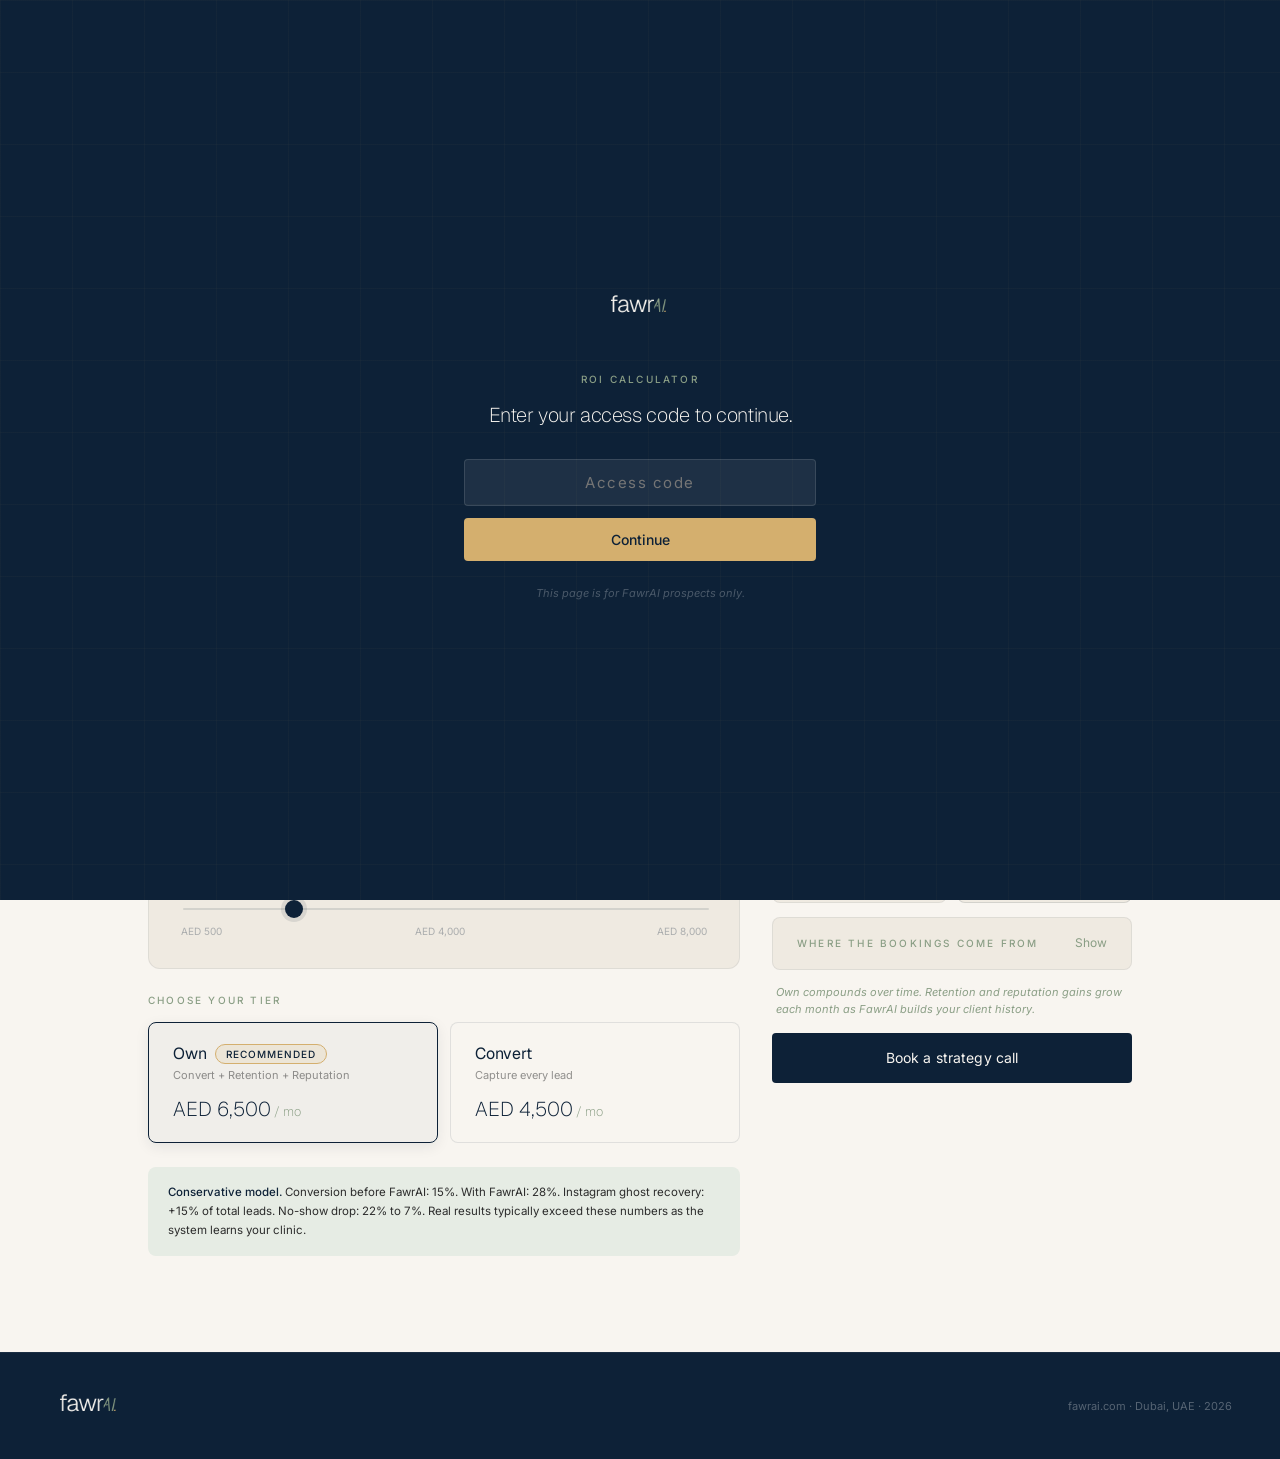
==== index.html @ 9396ba7f "Add files via upload" ====
<!DOCTYPE html>
<html lang="en">
<head>
<meta charset="utf-8">
<meta name="viewport" content="width=device-width, initial-scale=1">
<title>FawrAI ROI Calculator</title>
<link rel="stylesheet" href="colors_and_type.css">
<link rel="stylesheet" href="roi.css">
</head>
<body>

<!-- NAV -->
<div class="nav-wrap" style="padding: 0 48px; height: 64px; display: flex; align-items: center; justify-content: space-between; border-bottom: 1px solid rgba(13,33,55,0.07); background: var(--fawr-offwhite);">
  <a href="https://fawrai.com" aria-label="FawrAI home"><img src="logo-dark.png" alt="FawrAI" style="height:44px;width:auto;"></a>
  <a href="https://fawrai.com" style="font-family: var(--font-body); font-size: 12px; color: var(--fawr-sage); letter-spacing: 0.04em;">&larr; fawrai.com</a>
</div>

<!-- ACCESS GATE -->
<div id="roi-gate" style="position: fixed; top: 0; left: 0; width: 100vw; height: 100vh; background: var(--fawr-navy); display: flex; align-items: center; justify-content: center; z-index: 9999; overflow: hidden;">
  <div style="position: absolute; inset: 0; background-image: linear-gradient(rgba(212,175,110,0.03) 1px, transparent 1px), linear-gradient(90deg, rgba(212,175,110,0.03) 1px, transparent 1px); background-size: 72px 72px; pointer-events: none;"></div>
  <div style="position: relative; width: 100%; max-width: 400px; padding: 0 24px; text-align: center;">
    <img src="logo-light.png" alt="FawrAI" style="height:44px;width:auto;margin-bottom:40px;">
    <div class="eyebrow" style="color: var(--fawr-sage); margin-bottom: 16px;">ROI Calculator</div>
    <h1 style="font-size: 20px; font-weight: 200; letter-spacing: -0.02em; line-height: 1.15; color: var(--fawr-offwhite); margin-bottom: 32px;">Enter your access code to continue.</h1>
    <div style="display: flex; flex-direction: column; gap: 12px;">
      <input id="gate-pw" type="password" placeholder="Access code" autocomplete="off" style="font-family: var(--font-body); font-size: 15px; background: rgba(255,255,255,0.07); border: 1px solid rgba(255,255,255,0.12); border-radius: var(--radius-sm); padding: 13px 18px; color: var(--fawr-offwhite); width: 100%; outline: none; text-align: center; letter-spacing: 0.1em;">
      <div id="gate-error" style="display: none; font-family: var(--font-body); font-size: 12px; color: #e08a8a;">That code isn't right. Try again.</div>
      <button id="gate-submit" style="font-family: var(--font-body); font-size: 14px; font-weight: 500; background: var(--fawr-gold); color: var(--fawr-navy); border: none; border-radius: var(--radius-sm); padding: 13px 24px; cursor: pointer; width: 100%;">Continue</button>
    </div>
    <p style="margin-top: 24px; font-family: var(--font-body); font-size: 11px; color: rgba(255,255,255,0.25); font-style: italic;">This page is for FawrAI prospects only.</p>
  </div>
</div>

<!-- HERO HEADER -->
<div style="background: var(--fawr-navy); padding: 72px 48px 64px; position: relative; overflow: hidden;">
  <div style="position: absolute; inset: 0; background-image: linear-gradient(rgba(212,175,110,0.03) 1px, transparent 1px), linear-gradient(90deg, rgba(212,175,110,0.03) 1px, transparent 1px); background-size: 72px 72px; pointer-events: none;"></div>
  <div class="hero-inner" style="max-width: 1080px; margin: 0 auto; position: relative; padding: 0;">
    <div class="eyebrow" style="color: var(--fawr-sage); margin-bottom: 20px;">ROI Calculator</div>
    <h1 style="font-size: 48px; font-weight: 200; letter-spacing: -0.03em; line-height: 1.08; color: var(--fawr-offwhite); margin-bottom: 16px;">Honest math.<br>Your clinic's numbers.</h1>
    <div style="width: 40px; height: 1px; background: var(--fawr-gold); margin-bottom: 24px;"></div>
    <p style="font-size: 15px; line-height: 1.65; color: var(--fg-on-navy-dim); font-family: var(--font-body); max-width: 520px;">Slide your monthly lead volume, choose a tier, <br>and see what FawrAI adds to your bookings in real time.</p>
  </div>
</div>

<!-- CALCULATOR -->
<div class="calc-wrap" style="max-width: 1080px; margin: 0 auto; padding: 56px 48px 96px;">
  <div class="calc-grid" style="display: grid; grid-template-columns: 1fr 360px; gap: 32px; align-items: start;">

    <!-- LEFT: Inputs -->
    <div style="display: flex; flex-direction: column; gap: 24px;">

      <div class="input-card">
        <div style="display: flex; justify-content: space-between; align-items: baseline; margin-bottom: 24px;">
          <div>
            <div class="eyebrow" style="margin-bottom: 8px;">Monthly leads</div>
            <div id="leadsValue" class="roi-big-num" style="font-family: var(--font-display); font-size: 44px; font-weight: 200; color: var(--fawr-navy); letter-spacing: -0.025em;">120</div>
          </div>
          <div id="leadsLabel" style="font-family: var(--font-body); font-size: 11px; color: var(--fawr-sage);">growing</div>
        </div>
        <input id="leadsSlider" type="range" min="30" max="600" step="10" value="120">
        <div style="display: flex; justify-content: space-between; margin-top: 8px;">
          <span style="font-family: var(--font-body); font-size: 10px; color: rgba(13,33,55,0.3);">30</span>
          <span style="font-family: var(--font-body); font-size: 10px; color: rgba(13,33,55,0.3);">200</span>
          <span style="font-family: var(--font-body); font-size: 10px; color: rgba(13,33,55,0.3);">400+</span>
        </div>
      </div>

      <div class="input-card">
        <div style="display: flex; justify-content: space-between; align-items: baseline; margin-bottom: 24px;">
          <div>
            <div class="eyebrow" style="margin-bottom: 8px;">Average treatment value</div>
            <div style="font-family: var(--font-display); font-size: 44px; font-weight: 200; color: var(--fawr-navy); letter-spacing: -0.025em;">AED <span id="atvValue" class="roi-big-num">2,000</span></div>
          </div>
          <div style="font-family: var(--font-body); font-size: 11px; color: var(--fawr-sage);">per booking</div>
        </div>
        <input id="atvSlider" type="range" min="500" max="8000" step="100" value="2000">
        <div style="display: flex; justify-content: space-between; margin-top: 8px;">
          <span style="font-family: var(--font-body); font-size: 10px; color: rgba(13,33,55,0.3);">AED 500</span>
          <span style="font-family: var(--font-body); font-size: 10px; color: rgba(13,33,55,0.3);">AED 4,000</span>
          <span style="font-family: var(--font-body); font-size: 10px; color: rgba(13,33,55,0.3);">AED 8,000</span>
        </div>
      </div>

      <div>
        <div class="eyebrow" style="margin-bottom: 14px;">Choose your tier</div>
        <div class="tier-grid" style="display: grid; grid-template-columns: 1fr 1fr; gap: 12px;">
          <button id="tierOwn" class="tier-btn active" data-tier="own">
            <div style="display: flex; align-items: center; gap: 8px; margin-bottom: 4px;">
              <div style="font-family: var(--font-display); font-size: 16px; font-weight: 400; color: var(--fawr-navy);">Own</div>
              <span class="pill" style="border-color: var(--fawr-gold); color: var(--fawr-navy); background: rgba(212,175,110,0.15);">Recommended</span>
            </div>
            <div style="font-family: var(--font-body); font-size: 11px; color: var(--fawr-charcoal); opacity: 0.5; margin-bottom: 14px;">Convert + Retention + Reputation</div>
            <div style="font-family: var(--font-display); font-size: 20px; font-weight: 200; color: var(--fawr-navy);">AED <span id="tierOwnPrice" class="roi-big-num">6,500</span><span style="font-size: 13px; color: var(--fawr-sage);"> / mo</span></div>
          </button>
          <button id="tierConvert" class="tier-btn" data-tier="convert">
            <div style="font-family: var(--font-display); font-size: 16px; font-weight: 400; color: var(--fawr-navy); margin-bottom: 4px;">Convert</div>
            <div style="font-family: var(--font-body); font-size: 11px; color: var(--fawr-charcoal); opacity: 0.5; margin-bottom: 14px;">Capture every lead</div>
            <div style="font-family: var(--font-display); font-size: 20px; font-weight: 200; color: var(--fawr-navy);">AED <span id="tierConvertPrice" class="roi-big-num">4,500</span><span style="font-size: 13px; color: var(--fawr-sage);"> / mo</span></div>
          </button>
        </div>
      </div>

      <div style="background: var(--fawr-sage-20); border-radius: var(--radius-md); padding: 16px 20px;">
        <p style="font-family: var(--font-body); font-size: 11.5px; line-height: 1.65; color: var(--fawr-charcoal); margin: 0;"><strong style="color: var(--fawr-navy); font-weight: 500;">Conservative model.</strong> Conversion before FawrAI: 15%. With FawrAI: 28%. Instagram ghost recovery: +15% of total leads. No-show drop: 22% to 7%. Real results typically exceed these numbers as the system learns your clinic.</p>
      </div>
    </div>

    <!-- RIGHT: Results -->
    <div class="results-col" style="display: flex; flex-direction: column; gap: 14px; position: sticky; top: 24px;">

      <div style="background: var(--fawr-navy); border-radius: var(--radius-lg); padding: 28px 28px 24px;">
        <div class="eyebrow" style="color: var(--fawr-sage); margin-bottom: 10px;">Your projected net gain</div>
        <div style="font-family: var(--font-display); font-size: 52px; font-weight: 200; color: var(--fawr-offwhite); letter-spacing: -0.03em; line-height: 1;">AED <span id="netGain" class="roi-big-num">0</span></div>
        <div style="font-family: var(--font-body); font-size: 12px; color: rgba(255,255,255,0.4); margin-top: 6px;">net monthly gain after subscription</div>
        <div style="margin-top: 18px; padding-top: 18px; border-top: 1px solid rgba(255,255,255,0.08);">
          <div style="font-family: var(--font-body); font-size: 12px; color: rgba(255,255,255,0.6);">Break-even at <strong id="breakeven" style="color: var(--fawr-gold);">0</strong> extra bookings.</div>
          <div style="font-family: var(--font-body); font-size: 11px; color: rgba(255,255,255,0.3); margin-top: 4px;">Typically recovered in the first few weeks.</div>
        </div>
      </div>

      <div class="before-after-grid" style="display: grid; grid-template-columns: 1fr 1fr; gap: 10px;">
        <div style="background: var(--fawr-offwhite-2); border: 1px solid rgba(13,33,55,0.07); border-radius: var(--radius-md); padding: 20px;">
          <div class="eyebrow" style="color: rgba(13,33,55,0.35); margin-bottom: 8px;">Before</div>
          <div id="beforeBookings" class="roi-big-num" style="font-family: var(--font-display); font-size: 28px; font-weight: 200; color: var(--fawr-charcoal); letter-spacing: -0.02em;">0</div>
          <div style="font-family: var(--font-body); font-size: 10.5px; color: var(--fawr-sage); margin-top: 3px;">bookings / mo</div>
          <div style="margin-top: 10px; font-family: var(--font-body); font-size: 12px; color: var(--fawr-charcoal);">AED <span id="beforeRevenue" class="roi-big-num">0</span></div>
        </div>
        <div style="background: var(--fawr-offwhite-2); border: 1px solid rgba(13,33,55,0.12); border-radius: var(--radius-md); padding: 20px;">
          <div class="eyebrow" style="color: var(--fawr-sage); margin-bottom: 8px;">With FawrAI</div>
          <div id="afterBookings" class="roi-big-num" style="font-family: var(--font-display); font-size: 28px; font-weight: 200; color: var(--fawr-navy); letter-spacing: -0.02em;">0</div>
          <div style="font-family: var(--font-body); font-size: 10.5px; color: var(--fawr-sage); margin-top: 3px;">bookings / mo</div>
          <div style="margin-top: 10px; font-family: var(--font-body); font-size: 12px; color: var(--fawr-navy); font-weight: 500;">AED <span id="afterRevenue" class="roi-big-num">0</span></div>
        </div>
      </div>

      <div style="background: var(--fawr-offwhite-2); border: 1px solid rgba(13,33,55,0.07); border-radius: var(--radius-md); overflow: hidden;">
        <button id="breakdownToggle" class="accordion-toggle" style="padding: 16px 24px; width: 100%; background: none; border: none; font: inherit;">
          <div class="eyebrow" style="margin: 0;">Where the bookings come from</div>
          <span id="breakdownLabel" style="font-family: var(--font-body); font-size: 12px; color: var(--fawr-sage);">Show</span>
        </button>
        <div id="breakdownPanel" class="breakdown-panel">
          <div style="padding: 0 24px 16px; border-top: 1px solid rgba(13,33,55,0.06);">
            <div class="breakdown-row">
              <span style="font-family: var(--font-body); font-size: 13px; color: var(--fawr-charcoal);">Conversion uplift</span>
              <span style="font-family: var(--font-display); font-size: 15px; font-weight: 300; color: var(--fawr-navy);">+<span id="bdConversion" class="roi-big-num">0</span></span>
            </div>
            <div class="breakdown-row">
              <span style="font-family: var(--font-body); font-size: 13px; color: var(--fawr-charcoal);">Instagram ghost recovery</span>
              <span style="font-family: var(--font-display); font-size: 15px; font-weight: 300; color: var(--fawr-navy);">+<span id="bdGhost" class="roi-big-num">0</span></span>
            </div>
            <div class="breakdown-row">
              <span style="font-family: var(--font-body); font-size: 13px; color: var(--fawr-charcoal);">No-show recovery</span>
              <span style="font-family: var(--font-display); font-size: 15px; font-weight: 300; color: var(--fawr-navy);">+<span id="bdNoshow" class="roi-big-num">0</span></span>
            </div>
            <div id="ownRows" class="own-rows" hidden>
              <div class="breakdown-row">
                <span style="font-family: var(--font-body); font-size: 13px; color: var(--fawr-charcoal);">Retention bookings<span class="tag-own">OWN</span></span>
                <span style="font-family: var(--font-display); font-size: 15px; font-weight: 300; color: var(--fawr-navy);">+<span id="bdRetention" class="roi-big-num">0</span></span>
              </div>
              <div class="breakdown-row">
                <span style="font-family: var(--font-body); font-size: 13px; color: var(--fawr-charcoal);">Reputation inbound<span class="tag-own">OWN</span></span>
                <span style="font-family: var(--font-display); font-size: 15px; font-weight: 300; color: var(--fawr-navy);">+<span id="bdReputation" class="roi-big-num">0</span></span>
              </div>
            </div>
          </div>
        </div>
      </div>

      <p id="ownNote" style="font-family: var(--font-body); font-size: 11px; color: var(--fawr-sage); font-style: italic; line-height: 1.6; margin: 0; padding: 0 4px;" hidden>Own compounds over time. Retention and reputation gains grow each month as FawrAI builds your client history.</p>

      <a href="https://fawrai.com#contact" class="roi-cta" style="display: block; background: var(--fawr-navy); color: var(--fawr-offwhite); text-align: center; font-family: var(--font-body); font-size: 14px; font-weight: 400; padding: 14px 24px; border-radius: var(--radius-sm); letter-spacing: 0.01em;">Book a strategy call</a>
    </div>
  </div>
</div>

<!-- FOOTER -->
<div style="background: var(--fawr-navy); border-top: 1px solid rgba(255,255,255,0.06); padding: 28px 48px; display: flex; align-items: center; justify-content: space-between;">
  <a href="https://fawrai.com" aria-label="FawrAI home"><img src="logo-light.png" alt="FawrAI" style="height:44px;width:auto;margin-left:-4px;"></a>
  <span style="font-family: var(--font-body); font-size: 11px; color: rgba(255,255,255,0.3);">fawrai.com &middot; Dubai, UAE &middot; 2026</span>
</div>

<script src="roi.js"></script>
</body>
</html>
---- colors_and_type.css ----
/* ============================================================
   FawrAI Design System — Tokens
   Brand Book v2.0 · August 2026
   ============================================================ */

@import url('https://fonts.googleapis.com/css2?family=Geist:wght@200;300;400;500&family=Inter:ital,wght@0,300;0,400;0,500;1,300&display=swap');

:root {
  /* ---------- Core palette (Brand Book §05, exact) ---------- */
  --fawr-navy:       #0D2137;  /* Deep Navy — authority surfaces, headers, CTA cards */
  --fawr-charcoal:   #2C2C2C;  /* All body text. Never pure black */
  --fawr-sage:       #8A9E85;  /* Sub-headers, accents. Ink only */
  --fawr-gold:       #D4AF6E;  /* One accent per viewport. Never overuse */
  --fawr-offwhite:   #F8F5F0;  /* Page bg. Warmer than pure white */

  /* ---------- Navy scale ---------- */
  --fawr-navy-90:    #1A3149;  /* hover */
  --fawr-navy-80:    #2A4560;  /* dividers */
  --fawr-on-navy-dim:#9DB0C2;  /* text on navy */

  /* ---------- Sage scale ---------- */
  --fawr-sage-70:    #AEBDAB;  /* soft tint */
  --fawr-sage-20:    #E6ECE4;  /* ghost bg */

  /* ---------- Gold / warm scale ---------- */
  --fawr-gold-90:    #C59F5D;  /* pressed */
  --fawr-gold-20:    #F1E4CE;  /* highlight */
  --fawr-offwhite-2: #EFEAE1;  /* panels */

  /* ---------- Semantic ---------- */
  --fg-1:            var(--fawr-charcoal);
  --fg-on-navy:       var(--fawr-offwhite);
  --fg-on-navy-dim:   var(--fawr-on-navy-dim);
  --bg-page:          var(--fawr-offwhite);
  --bg-panel:         var(--fawr-offwhite-2);
  --bg-navy:          var(--fawr-navy);
  --bg-navy-card:     #16273b;
  --accent:           var(--fawr-gold);
  --support:          var(--fawr-sage);

  /* ---------- Type families ---------- */
  --font-display: 'Geist', 'Helvetica Neue', Arial, sans-serif;
  --font-body:    'Inter', 'Helvetica Neue', Arial, sans-serif;

  /* ---------- Type scale (Brand Book §06, exact) ---------- */
  --fs-display: 44px; --fw-display: 200; --tr-display: -0.025em;
  --fs-h1:      40px; --fw-h1: 300;      --tr-h1: -0.022em;
  --fs-h2:      28px; --fw-h2: 300;      --tr-h2: -0.018em;
  --fs-h3:      20px; --fw-h3: 400;      --tr-h3: -0.012em;
  --fs-body:    15px; --fw-body: 400;    --tr-body: 0em;
  --fs-caption: 12.5px; --fw-caption: 300; --tr-caption: 0em;
  --fs-eyebrow: 10px; --fw-eyebrow: 500; --tr-eyebrow: 0.22em;

  /* ---------- Spacing (4px base) ---------- */
  --space-1: 4px; --space-2: 8px; --space-3: 12px; --space-4: 16px;
  --space-5: 24px; --space-6: 32px; --space-7: 48px; --space-8: 64px;

  /* ---------- Radii — restrained, premium ---------- */
  --radius-sm: 4px; --radius-md: 8px; --radius-lg: 12px; --radius-pill: 999px;

  /* ---------- Elevation — soft, warm ---------- */
  --shadow-sm: 0 2px 8px rgba(13, 33, 55, 0.06);
  --shadow-md: 0 8px 24px rgba(13, 33, 55, 0.08);
}

body {
  font-family: var(--font-body);
  font-size: var(--fs-body);
  font-weight: var(--fw-body);
  line-height: 1.55;
  color: var(--fg-1);
  background: var(--bg-page);
  -webkit-font-smoothing: antialiased;
}

h1, h2, h3 { font-family: var(--font-display); color: var(--fawr-navy); margin: 0; }
h1 { font-size: var(--fs-h1); font-weight: var(--fw-h1); letter-spacing: var(--tr-h1); }
h2 { font-size: var(--fs-h2); font-weight: var(--fw-h2); letter-spacing: var(--tr-h2); }
h3 { font-size: var(--fs-h3); font-weight: var(--fw-h3); letter-spacing: var(--tr-h3); }

.display {
  font-family: var(--font-display);
  font-size: var(--fs-display);
  font-weight: var(--fw-display);
  letter-spacing: var(--tr-display);
  color: var(--fawr-navy);
}

p { font-size: var(--fs-body); color: var(--fg-1); margin: 0 0 var(--space-4); }

.caption {
  font-family: var(--font-body);
  font-size: var(--fs-caption);
  font-weight: var(--fw-caption);
  font-style: italic;
  color: var(--fawr-sage);
}

.eyebrow {
  font-family: var(--font-body);
  font-size: var(--fs-eyebrow);
  font-weight: var(--fw-eyebrow);
  letter-spacing: var(--tr-eyebrow);
  text-transform: uppercase;
  color: var(--fawr-sage);
}

.gold-rule { width: 48px; height: 2px; background: var(--fawr-gold); border: 0; }
---- roi.css ----
*, *::before, *::after { box-sizing: border-box; }
body { margin: 0; background: var(--fawr-offwhite); min-height: 100vh; }
a { color: inherit; text-decoration: none; }
@media (max-width: 768px) {
  .calc-grid { grid-template-columns: 1fr !important; }
  .tier-grid { grid-template-columns: 1fr !important; }
  .before-after-grid { grid-template-columns: 1fr 1fr !important; }
  .hero-inner { padding: 48px 24px 40px !important; }
  .calc-wrap { padding: 32px 20px 64px !important; }
  .nav-wrap { padding: 0 20px !important; }
  .results-col { position: static !important; }
  h1 { font-size: 32px !important; }
}
input[type=range] { -webkit-appearance: none; appearance: none; width: 100%; height: 2px; background: rgba(13,33,55,0.12); border-radius: 2px; outline: none; cursor: pointer; }
input[type=range]::-webkit-slider-thumb { -webkit-appearance: none; width: 18px; height: 18px; border-radius: 50%; background: var(--fawr-navy); border: none; cursor: pointer; box-shadow: 0 0 0 4px rgba(13,33,55,0.1); transition: box-shadow 160ms ease, transform 160ms ease; }
input[type=range]::-moz-range-thumb { width: 18px; height: 18px; border-radius: 50%; background: var(--fawr-navy); border: none; cursor: pointer; transition: box-shadow 160ms ease, transform 160ms ease; }
input[type=range]:active::-webkit-slider-thumb { box-shadow: 0 0 0 7px rgba(13,33,55,0.14); transform: scale(1.08); }
input[type=range]:active::-moz-range-thumb { box-shadow: 0 0 0 7px rgba(13,33,55,0.14); transform: scale(1.08); }
.tier-btn { background: var(--fawr-offwhite); border: 1px solid rgba(13,33,55,0.1); border-radius: var(--radius-md); padding: 20px 24px; cursor: pointer; text-align: left; width: 100%; transition: border-color 160ms, background 160ms, transform 160ms ease, box-shadow 160ms ease; }
.tier-btn.active { border-color: var(--fawr-navy); background: rgba(13,33,55,0.03); box-shadow: 0 4px 14px rgba(13,33,55,0.08); }
.tier-btn:hover { transform: translateY(-1px); }
.tier-btn:active { transform: translateY(0) scale(0.99); }
.breakdown-row { display: flex; justify-content: space-between; align-items: center; padding: 12px 0; border-bottom: 1px solid rgba(13,33,55,0.06); }
.breakdown-row:last-child { border-bottom: none; }
.tag-own { font-size: 9px; font-weight: 500; letter-spacing: 0.08em; background: rgba(212,175,110,0.15); color: var(--fawr-navy); padding: 2px 7px; border-radius: 20px; font-family: var(--font-body); margin-left: 6px; vertical-align: middle; }
.pill { display: inline-block; font-size: 10px; font-weight: 500; letter-spacing: 0.1em; text-transform: uppercase; font-family: var(--font-body); color: var(--fawr-sage); border: 1px solid rgba(138,158,133,0.3); border-radius: 20px; padding: 3px 10px; }
.input-card { background: var(--fawr-offwhite-2); border: 1px solid rgba(13,33,55,0.07); border-radius: var(--radius-lg); padding: 28px 32px; }
.accordion-toggle { cursor: pointer; display: flex; justify-content: space-between; align-items: center; user-select: none; text-align: left; }

/* ---------------- Additions: accordion animation, number roll-up, reveal, gate, CTA hover ---------------- */

.breakdown-panel { max-height: 0; overflow: hidden; transition: max-height 380ms cubic-bezier(.22,1,.36,1); }
.breakdown-panel.open { max-height: 260px; }
.own-rows { overflow: hidden; max-height: 0; transition: max-height 380ms cubic-bezier(.22,1,.36,1); }
.own-rows.open { max-height: 140px; }

#ownNote { opacity: 0; transform: translateY(-6px); transition: opacity 320ms ease, transform 320ms ease; }
#ownNote.show { opacity: 1; transform: translateY(0); }

.roi-big-num { display: inline-block; transition: color 200ms ease; }
.roi-big-num.pulse { animation: roi-num-pulse 320ms ease; }
@keyframes roi-num-pulse { 0% { transform: scale(1); } 40% { transform: scale(1.05); color: var(--fawr-gold); } 100% { transform: scale(1); } }

.roi-cta { transition: background 160ms ease, transform 160ms ease, box-shadow 160ms ease; transform: scale(1); }
.roi-cta:hover { background: var(--fawr-navy-90); transform: scale(1.035) translateY(-2px); box-shadow: 0 12px 28px rgba(13,33,55,0.28); }
.roi-cta:active { transform: scale(1.01) translateY(0); }

#roi-gate { transition: opacity 320ms ease; }
#roi-gate.unlocked { opacity: 0; pointer-events: none; }
#gate-pw.shake { animation: gate-shake 340ms ease; }
@keyframes gate-shake { 0%, 100% { transform: translateX(0); } 25% { transform: translateX(-8px); } 75% { transform: translateX(8px); } }
#gate-submit { transition: background 140ms ease, transform 160ms ease; }
#gate-submit:hover { transform: translateY(-1px); }

@media (prefers-reduced-motion: reduce) {
  *, *::before, *::after { animation-duration: 0.001ms !important; transition-duration: 0.001ms !important; }
}
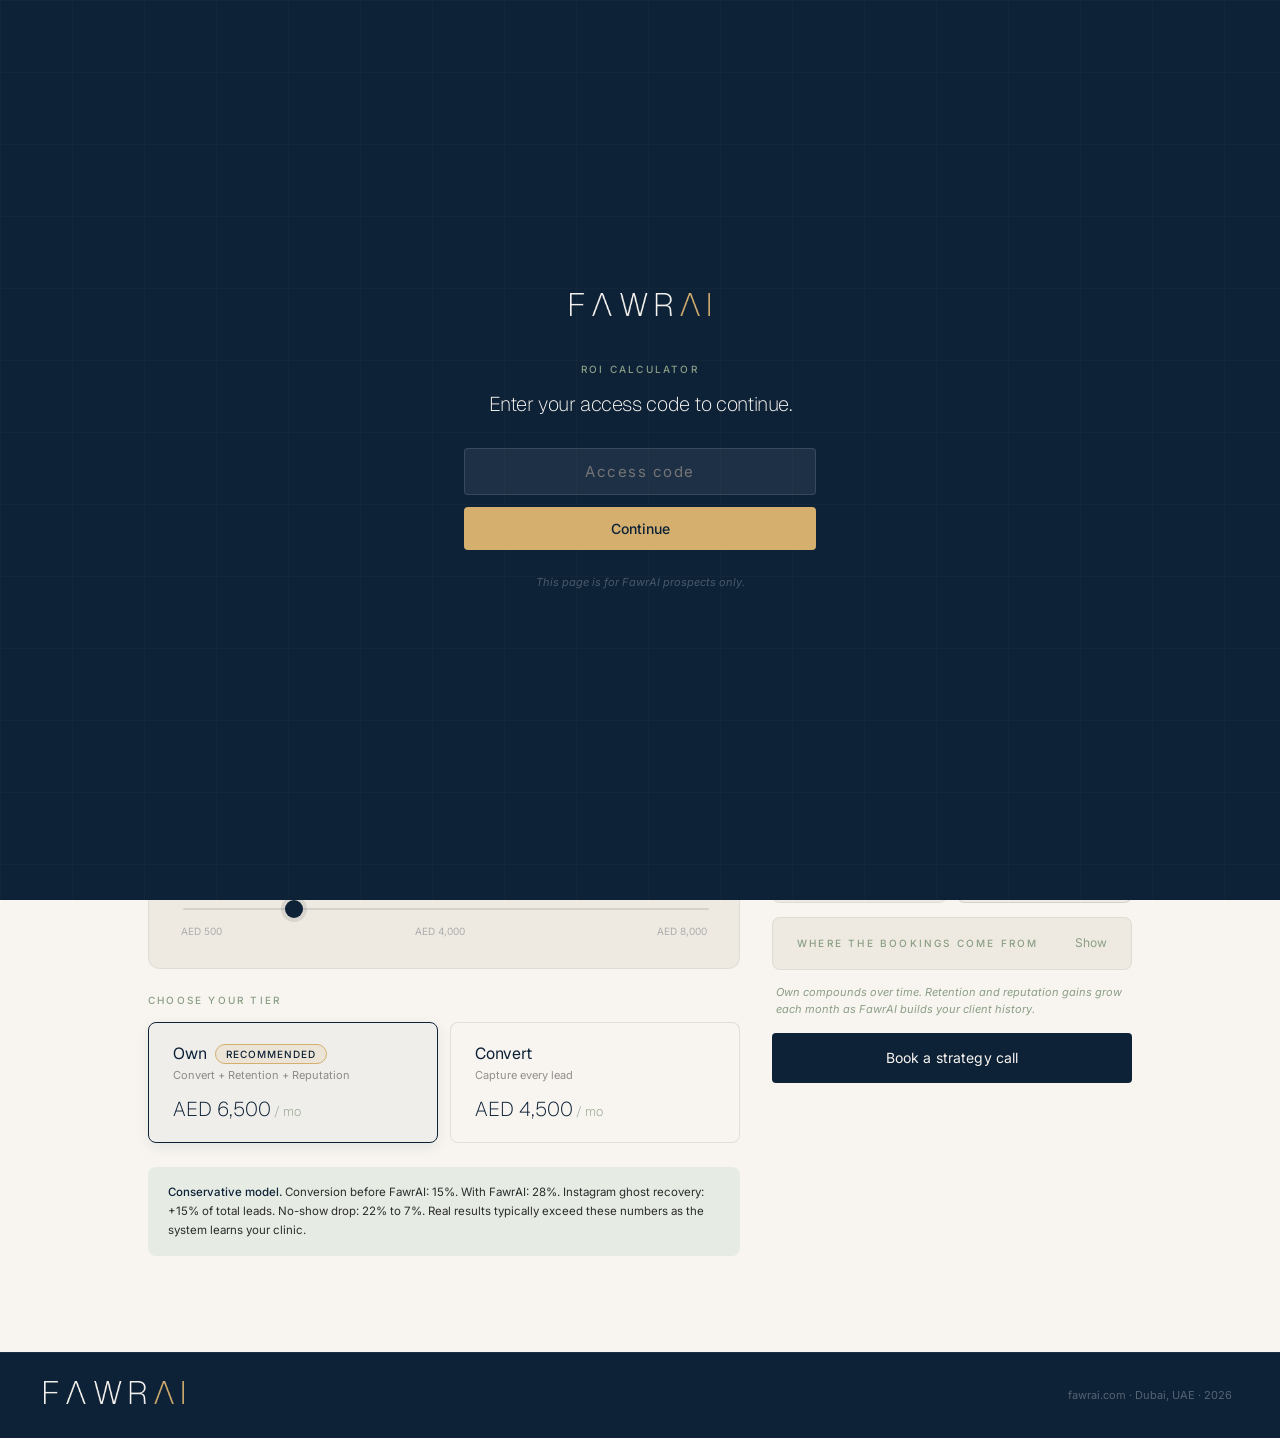
==== commit c13a1738: "Add files via upload" ====
--- a/index.html
+++ b/index.html
@@ -4,6 +4,9 @@
 <meta charset="utf-8">
 <meta name="viewport" content="width=device-width, initial-scale=1">
 <title>FawrAI ROI Calculator</title>
+<link rel="icon" type="image/png" href="favicon-32.png">
+<link rel="icon" type="image/png" sizes="512x512" href="favicon.png">
+<link rel="apple-touch-icon" href="apple-touch-icon.png">
 <link rel="stylesheet" href="colors_and_type.css">
 <link rel="stylesheet" href="roi.css">
 </head>
@@ -11,7 +14,7 @@
 
 <!-- NAV -->
 <div class="nav-wrap" style="padding: 0 48px; height: 64px; display: flex; align-items: center; justify-content: space-between; border-bottom: 1px solid rgba(13,33,55,0.07); background: var(--fawr-offwhite);">
-  <a href="https://fawrai.com" aria-label="FawrAI home"><img src="logo-dark.png" alt="FawrAI" style="height:44px;width:auto;"></a>
+  <a href="https://fawrai.com" aria-label="FawrAI home"><img src="logo-dark.png" alt="FawrAI" class="fw-logo-nav" style="height:23px;width:auto;"></a>
   <a href="https://fawrai.com" style="font-family: var(--font-body); font-size: 12px; color: var(--fawr-sage); letter-spacing: 0.04em;">&larr; fawrai.com</a>
 </div>
 
@@ -19,7 +22,7 @@
 <div id="roi-gate" style="position: fixed; top: 0; left: 0; width: 100vw; height: 100vh; background: var(--fawr-navy); display: flex; align-items: center; justify-content: center; z-index: 9999; overflow: hidden;">
   <div style="position: absolute; inset: 0; background-image: linear-gradient(rgba(212,175,110,0.03) 1px, transparent 1px), linear-gradient(90deg, rgba(212,175,110,0.03) 1px, transparent 1px); background-size: 72px 72px; pointer-events: none;"></div>
   <div style="position: relative; width: 100%; max-width: 400px; padding: 0 24px; text-align: center;">
-    <img src="logo-light.png" alt="FawrAI" style="height:44px;width:auto;margin-bottom:40px;">
+    <img src="logo-light.png" alt="FawrAI" style="height:23px;width:auto;margin-bottom:40px;">
     <div class="eyebrow" style="color: var(--fawr-sage); margin-bottom: 16px;">ROI Calculator</div>
     <h1 style="font-size: 20px; font-weight: 200; letter-spacing: -0.02em; line-height: 1.15; color: var(--fawr-offwhite); margin-bottom: 32px;">Enter your access code to continue.</h1>
     <div style="display: flex; flex-direction: column; gap: 12px;">
@@ -175,7 +178,7 @@
 
 <!-- FOOTER -->
 <div style="background: var(--fawr-navy); border-top: 1px solid rgba(255,255,255,0.06); padding: 28px 48px; display: flex; align-items: center; justify-content: space-between;">
-  <a href="https://fawrai.com" aria-label="FawrAI home"><img src="logo-light.png" alt="FawrAI" style="height:44px;width:auto;margin-left:-4px;"></a>
+  <a href="https://fawrai.com" aria-label="FawrAI home"><img src="logo-light.png" alt="FawrAI" style="height:23px;width:auto;margin-left:-4px;"></a>
   <span style="font-family: var(--font-body); font-size: 11px; color: rgba(255,255,255,0.3);">fawrai.com &middot; Dubai, UAE &middot; 2026</span>
 </div>
 
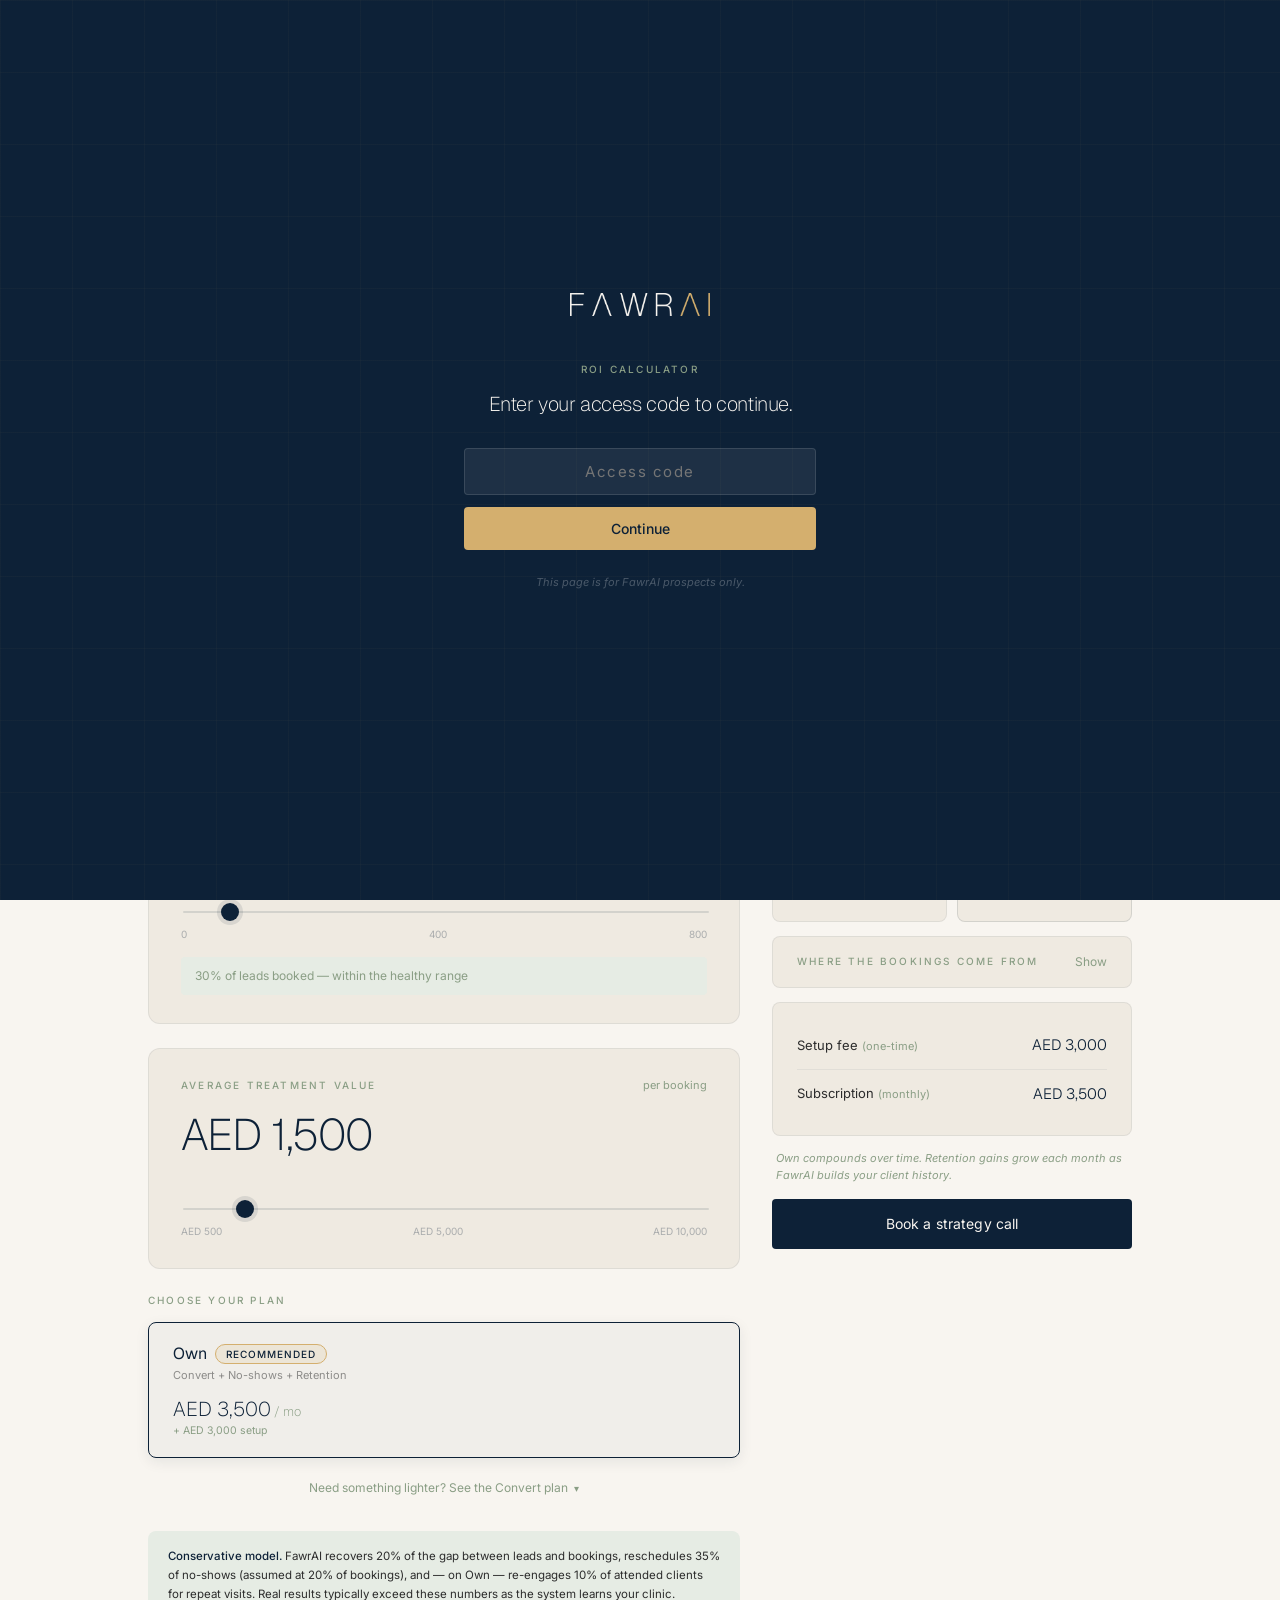
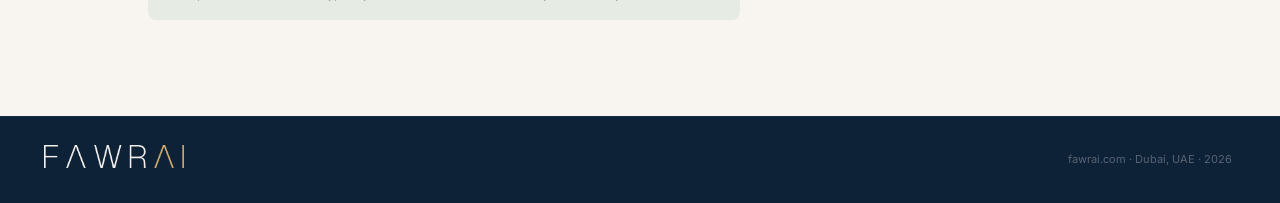
==== commit 3e1e73ab: "Add files via upload" ====
--- a/index.html
+++ b/index.html
@@ -14,7 +14,7 @@
 
 <!-- NAV -->
 <div class="nav-wrap" style="padding: 0 48px; height: 64px; display: flex; align-items: center; justify-content: space-between; border-bottom: 1px solid rgba(13,33,55,0.07); background: var(--fawr-offwhite);">
-  <a href="https://fawrai.com" aria-label="FawrAI home"><img src="logo-dark.png" alt="FawrAI" class="fw-logo-nav" style="height:23px;width:auto;"></a>
+  <a href="https://fawrai.com" aria-label="FawrAI home"><img src="logo-dark.png?v=2" alt="FawrAI" class="fw-logo-nav" style="height:23px;width:auto;"></a>
   <a href="https://fawrai.com" style="font-family: var(--font-body); font-size: 12px; color: var(--fawr-sage); letter-spacing: 0.04em;">&larr; fawrai.com</a>
 </div>
 
@@ -22,7 +22,7 @@
 <div id="roi-gate" style="position: fixed; top: 0; left: 0; width: 100vw; height: 100vh; background: var(--fawr-navy); display: flex; align-items: center; justify-content: center; z-index: 9999; overflow: hidden;">
   <div style="position: absolute; inset: 0; background-image: linear-gradient(rgba(212,175,110,0.03) 1px, transparent 1px), linear-gradient(90deg, rgba(212,175,110,0.03) 1px, transparent 1px); background-size: 72px 72px; pointer-events: none;"></div>
   <div style="position: relative; width: 100%; max-width: 400px; padding: 0 24px; text-align: center;">
-    <img src="logo-light.png" alt="FawrAI" style="height:23px;width:auto;margin-bottom:40px;">
+    <img src="logo-light.png?v=2" alt="FawrAI" style="height:23px;width:auto;margin-bottom:40px;">
     <div class="eyebrow" style="color: var(--fawr-sage); margin-bottom: 16px;">ROI Calculator</div>
     <h1 style="font-size: 20px; font-weight: 200; letter-spacing: -0.02em; line-height: 1.15; color: var(--fawr-offwhite); margin-bottom: 32px;">Enter your access code to continue.</h1>
     <div style="display: flex; flex-direction: column; gap: 12px;">
@@ -41,7 +41,7 @@
     <div class="eyebrow" style="color: var(--fawr-sage); margin-bottom: 20px;">ROI Calculator</div>
     <h1 style="font-size: 48px; font-weight: 200; letter-spacing: -0.03em; line-height: 1.08; color: var(--fawr-offwhite); margin-bottom: 16px;">Honest math.<br>Your clinic's numbers.</h1>
     <div style="width: 40px; height: 1px; background: var(--fawr-gold); margin-bottom: 24px;"></div>
-    <p style="font-size: 15px; line-height: 1.65; color: var(--fg-on-navy-dim); font-family: var(--font-body); max-width: 520px;">Slide your monthly lead volume, choose a tier, <br>and see what FawrAI adds to your bookings in real time.</p>
+    <p style="font-size: 15px; line-height: 1.65; color: var(--fg-on-navy-dim); font-family: var(--font-body); max-width: 520px;">Slide your monthly leads and current bookings, choose a plan, <br>and see what FawrAI recovers in real time.</p>
   </div>
 </div>
 
@@ -56,15 +56,34 @@
         <div style="display: flex; justify-content: space-between; align-items: baseline; margin-bottom: 24px;">
           <div>
             <div class="eyebrow" style="margin-bottom: 8px;">Monthly leads</div>
-            <div id="leadsValue" class="roi-big-num" style="font-family: var(--font-display); font-size: 44px; font-weight: 200; color: var(--fawr-navy); letter-spacing: -0.025em;">120</div>
-          </div>
-          <div id="leadsLabel" style="font-family: var(--font-body); font-size: 11px; color: var(--fawr-sage);">growing</div>
-        </div>
-        <input id="leadsSlider" type="range" min="30" max="600" step="10" value="120">
+            <div id="leadsValue" class="roi-big-num" style="font-family: var(--font-display); font-size: 44px; font-weight: 200; color: var(--fawr-navy); letter-spacing: -0.025em;">200</div>
+          </div>
+          <div id="tierBadge" class="pill" style="border-color: rgba(138,158,133,0.3); color: var(--fawr-sage);">Tier 1</div>
+        </div>
+        <input id="leadsSlider" type="range" min="0" max="800" step="10" value="200">
         <div style="display: flex; justify-content: space-between; margin-top: 8px;">
-          <span style="font-family: var(--font-body); font-size: 10px; color: rgba(13,33,55,0.3);">30</span>
-          <span style="font-family: var(--font-body); font-size: 10px; color: rgba(13,33,55,0.3);">200</span>
-          <span style="font-family: var(--font-body); font-size: 10px; color: rgba(13,33,55,0.3);">400+</span>
+          <span style="font-family: var(--font-body); font-size: 10px; color: rgba(13,33,55,0.3);">0</span>
+          <span style="font-family: var(--font-body); font-size: 10px; color: rgba(13,33,55,0.3);">400</span>
+          <span style="font-family: var(--font-body); font-size: 10px; color: rgba(13,33,55,0.3);">800</span>
+        </div>
+      </div>
+
+      <div class="input-card">
+        <div style="display: flex; justify-content: space-between; align-items: baseline; margin-bottom: 24px;">
+          <div>
+            <div class="eyebrow" style="margin-bottom: 8px;">Currently booking</div>
+            <div id="bookedValue" class="roi-big-num" style="font-family: var(--font-display); font-size: 44px; font-weight: 200; color: var(--fawr-navy); letter-spacing: -0.025em;">60</div>
+          </div>
+          <div style="font-family: var(--font-body); font-size: 11px; color: var(--fawr-sage);">bookings / mo</div>
+        </div>
+        <input id="bookedSlider" type="range" min="0" max="800" step="5" value="60">
+        <div style="display: flex; justify-content: space-between; margin-top: 8px;">
+          <span style="font-family: var(--font-body); font-size: 10px; color: rgba(13,33,55,0.3);">0</span>
+          <span style="font-family: var(--font-body); font-size: 10px; color: rgba(13,33,55,0.3);">400</span>
+          <span style="font-family: var(--font-body); font-size: 10px; color: rgba(13,33,55,0.3);">800</span>
+        </div>
+        <div id="healthyBadge" class="healthy-badge" style="margin-top: 14px; padding: 10px 14px; border-radius: var(--radius-sm); font-family: var(--font-body); font-size: 12px; line-height: 1.5;">
+          <span id="healthyRate">30%</span> of leads booked &mdash; <span id="healthyLabel">within the healthy range</span>
         </div>
       </div>
 
@@ -72,39 +91,46 @@
         <div style="display: flex; justify-content: space-between; align-items: baseline; margin-bottom: 24px;">
           <div>
             <div class="eyebrow" style="margin-bottom: 8px;">Average treatment value</div>
-            <div style="font-family: var(--font-display); font-size: 44px; font-weight: 200; color: var(--fawr-navy); letter-spacing: -0.025em;">AED <span id="atvValue" class="roi-big-num">2,000</span></div>
+            <div style="font-family: var(--font-display); font-size: 44px; font-weight: 200; color: var(--fawr-navy); letter-spacing: -0.025em;">AED <span id="priceValue" class="roi-big-num">1,500</span></div>
           </div>
           <div style="font-family: var(--font-body); font-size: 11px; color: var(--fawr-sage);">per booking</div>
         </div>
-        <input id="atvSlider" type="range" min="500" max="8000" step="100" value="2000">
+        <input id="priceSlider" type="range" min="500" max="10000" step="100" value="1500">
         <div style="display: flex; justify-content: space-between; margin-top: 8px;">
           <span style="font-family: var(--font-body); font-size: 10px; color: rgba(13,33,55,0.3);">AED 500</span>
-          <span style="font-family: var(--font-body); font-size: 10px; color: rgba(13,33,55,0.3);">AED 4,000</span>
-          <span style="font-family: var(--font-body); font-size: 10px; color: rgba(13,33,55,0.3);">AED 8,000</span>
+          <span style="font-family: var(--font-body); font-size: 10px; color: rgba(13,33,55,0.3);">AED 5,000</span>
+          <span style="font-family: var(--font-body); font-size: 10px; color: rgba(13,33,55,0.3);">AED 10,000</span>
         </div>
       </div>
 
       <div>
-        <div class="eyebrow" style="margin-bottom: 14px;">Choose your tier</div>
-        <div class="tier-grid" style="display: grid; grid-template-columns: 1fr 1fr; gap: 12px;">
-          <button id="tierOwn" class="tier-btn active" data-tier="own">
-            <div style="display: flex; align-items: center; gap: 8px; margin-bottom: 4px;">
-              <div style="font-family: var(--font-display); font-size: 16px; font-weight: 400; color: var(--fawr-navy);">Own</div>
-              <span class="pill" style="border-color: var(--fawr-gold); color: var(--fawr-navy); background: rgba(212,175,110,0.15);">Recommended</span>
-            </div>
-            <div style="font-family: var(--font-body); font-size: 11px; color: var(--fawr-charcoal); opacity: 0.5; margin-bottom: 14px;">Convert + Retention + Reputation</div>
-            <div style="font-family: var(--font-display); font-size: 20px; font-weight: 200; color: var(--fawr-navy);">AED <span id="tierOwnPrice" class="roi-big-num">6,500</span><span style="font-size: 13px; color: var(--fawr-sage);"> / mo</span></div>
+        <div class="eyebrow" style="margin-bottom: 14px;">Choose your plan</div>
+        <button id="tierOwn" class="tier-btn active" data-tier="own" style="width: 100%; text-align: left;">
+          <div style="display: flex; align-items: center; gap: 8px; margin-bottom: 4px;">
+            <div style="font-family: var(--font-display); font-size: 16px; font-weight: 400; color: var(--fawr-navy);">Own</div>
+            <span class="pill" style="border-color: var(--fawr-gold); color: var(--fawr-navy); background: rgba(212,175,110,0.15);">Recommended</span>
+          </div>
+          <div style="font-family: var(--font-body); font-size: 11px; color: var(--fawr-charcoal); opacity: 0.5; margin-bottom: 14px;">Convert + No-shows + Retention</div>
+          <div style="font-family: var(--font-display); font-size: 20px; font-weight: 200; color: var(--fawr-navy);">AED <span id="tierOwnPrice" class="roi-big-num">7,000</span><span style="font-size: 13px; color: var(--fawr-sage);"> / mo</span></div>
+          <div style="font-family: var(--font-body); font-size: 10.5px; color: var(--fawr-sage); margin-top: 2px;">+ AED <span id="tierOwnSetup" class="roi-big-num">4,500</span> setup</div>
+        </button>
+
+        <button id="convertToggle" class="convert-toggle" type="button">
+          <span>Need something lighter? See the Convert plan</span>
+          <span id="convertToggleIcon" class="convert-toggle-icon">&#9662;</span>
+        </button>
+        <div id="convertPanel" class="convert-panel">
+          <button id="tierConvert" class="tier-btn" data-tier="convert" style="width: 100%; text-align: left;">
+            <div style="font-family: var(--font-display); font-size: 16px; font-weight: 400; color: var(--fawr-navy); margin-bottom: 4px;">Convert</div>
+            <div style="font-family: var(--font-body); font-size: 11px; color: var(--fawr-charcoal); opacity: 0.5; margin-bottom: 14px;">Lead gap + no-shows</div>
+            <div style="font-family: var(--font-display); font-size: 20px; font-weight: 200; color: var(--fawr-navy);">AED <span id="tierConvertPrice" class="roi-big-num">5,000</span><span style="font-size: 13px; color: var(--fawr-sage);"> / mo</span></div>
+            <div style="font-family: var(--font-body); font-size: 10.5px; color: var(--fawr-sage); margin-top: 2px;">+ AED <span id="tierConvertSetup" class="roi-big-num">3,500</span> setup</div>
           </button>
-          <button id="tierConvert" class="tier-btn" data-tier="convert">
-            <div style="font-family: var(--font-display); font-size: 16px; font-weight: 400; color: var(--fawr-navy); margin-bottom: 4px;">Convert</div>
-            <div style="font-family: var(--font-body); font-size: 11px; color: var(--fawr-charcoal); opacity: 0.5; margin-bottom: 14px;">Capture every lead</div>
-            <div style="font-family: var(--font-display); font-size: 20px; font-weight: 200; color: var(--fawr-navy);">AED <span id="tierConvertPrice" class="roi-big-num">4,500</span><span style="font-size: 13px; color: var(--fawr-sage);"> / mo</span></div>
-          </button>
         </div>
       </div>
 
       <div style="background: var(--fawr-sage-20); border-radius: var(--radius-md); padding: 16px 20px;">
-        <p style="font-family: var(--font-body); font-size: 11.5px; line-height: 1.65; color: var(--fawr-charcoal); margin: 0;"><strong style="color: var(--fawr-navy); font-weight: 500;">Conservative model.</strong> Conversion before FawrAI: 15%. With FawrAI: 28%. Instagram ghost recovery: +15% of total leads. No-show drop: 22% to 7%. Real results typically exceed these numbers as the system learns your clinic.</p>
+        <p style="font-family: var(--font-body); font-size: 11.5px; line-height: 1.65; color: var(--fawr-charcoal); margin: 0;"><strong style="color: var(--fawr-navy); font-weight: 500;">Conservative model.</strong> FawrAI recovers 20% of the gap between leads and bookings, reschedules 35% of no-shows (assumed at 20% of bookings), and &mdash; on Own &mdash; re-engages 10% of attended clients for repeat visits. Real results typically exceed these numbers as the system learns your clinic.</p>
       </div>
     </div>
 
@@ -116,8 +142,8 @@
         <div style="font-family: var(--font-display); font-size: 52px; font-weight: 200; color: var(--fawr-offwhite); letter-spacing: -0.03em; line-height: 1;">AED <span id="netGain" class="roi-big-num">0</span></div>
         <div style="font-family: var(--font-body); font-size: 12px; color: rgba(255,255,255,0.4); margin-top: 6px;">net monthly gain after subscription</div>
         <div style="margin-top: 18px; padding-top: 18px; border-top: 1px solid rgba(255,255,255,0.08);">
-          <div style="font-family: var(--font-body); font-size: 12px; color: rgba(255,255,255,0.6);">Break-even at <strong id="breakeven" style="color: var(--fawr-gold);">0</strong> extra bookings.</div>
-          <div style="font-family: var(--font-body); font-size: 11px; color: rgba(255,255,255,0.3); margin-top: 4px;">Typically recovered in the first few weeks.</div>
+          <div style="font-family: var(--font-body); font-size: 12px; color: rgba(255,255,255,0.6);">Break-even at <strong id="breakeven" style="color: var(--fawr-gold);">0</strong> extra bookings<span id="surplusNote">.</span></div>
+          <div style="font-family: var(--font-body); font-size: 11px; color: rgba(255,255,255,0.3); margin-top: 4px;"><span id="roiMultiple">0&times;</span> monthly return on the subscription.</div>
         </div>
       </div>
 
@@ -144,12 +170,8 @@
         <div id="breakdownPanel" class="breakdown-panel">
           <div style="padding: 0 24px 16px; border-top: 1px solid rgba(13,33,55,0.06);">
             <div class="breakdown-row">
-              <span style="font-family: var(--font-body); font-size: 13px; color: var(--fawr-charcoal);">Conversion uplift</span>
-              <span style="font-family: var(--font-display); font-size: 15px; font-weight: 300; color: var(--fawr-navy);">+<span id="bdConversion" class="roi-big-num">0</span></span>
-            </div>
-            <div class="breakdown-row">
-              <span style="font-family: var(--font-body); font-size: 13px; color: var(--fawr-charcoal);">Instagram ghost recovery</span>
-              <span style="font-family: var(--font-display); font-size: 15px; font-weight: 300; color: var(--fawr-navy);">+<span id="bdGhost" class="roi-big-num">0</span></span>
+              <span style="font-family: var(--font-body); font-size: 13px; color: var(--fawr-charcoal);">Lead gap recovery</span>
+              <span style="font-family: var(--font-display); font-size: 15px; font-weight: 300; color: var(--fawr-navy);">+<span id="bdGap" class="roi-big-num">0</span></span>
             </div>
             <div class="breakdown-row">
               <span style="font-family: var(--font-body); font-size: 13px; color: var(--fawr-charcoal);">No-show recovery</span>
@@ -157,19 +179,26 @@
             </div>
             <div id="ownRows" class="own-rows" hidden>
               <div class="breakdown-row">
-                <span style="font-family: var(--font-body); font-size: 13px; color: var(--fawr-charcoal);">Retention bookings<span class="tag-own">OWN</span></span>
+                <span style="font-family: var(--font-body); font-size: 13px; color: var(--fawr-charcoal);">Client retention<span class="tag-own">OWN</span></span>
                 <span style="font-family: var(--font-display); font-size: 15px; font-weight: 300; color: var(--fawr-navy);">+<span id="bdRetention" class="roi-big-num">0</span></span>
               </div>
-              <div class="breakdown-row">
-                <span style="font-family: var(--font-body); font-size: 13px; color: var(--fawr-charcoal);">Reputation inbound<span class="tag-own">OWN</span></span>
-                <span style="font-family: var(--font-display); font-size: 15px; font-weight: 300; color: var(--fawr-navy);">+<span id="bdReputation" class="roi-big-num">0</span></span>
-              </div>
             </div>
           </div>
         </div>
       </div>
 
-      <p id="ownNote" style="font-family: var(--font-body); font-size: 11px; color: var(--fawr-sage); font-style: italic; line-height: 1.6; margin: 0; padding: 0 4px;" hidden>Own compounds over time. Retention and reputation gains grow each month as FawrAI builds your client history.</p>
+      <div style="background: var(--fawr-offwhite-2); border: 1px solid rgba(13,33,55,0.07); border-radius: var(--radius-md); padding: 18px 24px;">
+        <div class="breakdown-row">
+          <span style="font-family: var(--font-body); font-size: 13px; color: var(--fawr-charcoal);">Setup fee <span style="color: var(--fawr-sage); font-size: 11px;">(one-time)</span></span>
+          <span style="font-family: var(--font-display); font-size: 15px; font-weight: 300; color: var(--fawr-navy);">AED <span id="feeSetup" class="roi-big-num">0</span></span>
+        </div>
+        <div class="breakdown-row">
+          <span style="font-family: var(--font-body); font-size: 13px; color: var(--fawr-charcoal);">Subscription <span style="color: var(--fawr-sage); font-size: 11px;">(monthly)</span></span>
+          <span style="font-family: var(--font-display); font-size: 15px; font-weight: 300; color: var(--fawr-navy);">AED <span id="feeMonthly" class="roi-big-num">0</span></span>
+        </div>
+      </div>
+
+      <p id="ownNote" style="font-family: var(--font-body); font-size: 11px; color: var(--fawr-sage); font-style: italic; line-height: 1.6; margin: 0; padding: 0 4px;" hidden>Own compounds over time. Retention gains grow each month as FawrAI builds your client history.</p>
 
       <a href="https://fawrai.com#contact" class="roi-cta" style="display: block; background: var(--fawr-navy); color: var(--fawr-offwhite); text-align: center; font-family: var(--font-body); font-size: 14px; font-weight: 400; padding: 14px 24px; border-radius: var(--radius-sm); letter-spacing: 0.01em;">Book a strategy call</a>
     </div>
@@ -178,7 +207,7 @@
 
 <!-- FOOTER -->
 <div style="background: var(--fawr-navy); border-top: 1px solid rgba(255,255,255,0.06); padding: 28px 48px; display: flex; align-items: center; justify-content: space-between;">
-  <a href="https://fawrai.com" aria-label="FawrAI home"><img src="logo-light.png" alt="FawrAI" style="height:23px;width:auto;margin-left:-4px;"></a>
+  <a href="https://fawrai.com" aria-label="FawrAI home"><img src="logo-light.png?v=2" alt="FawrAI" style="height:23px;width:auto;margin-left:-4px;"></a>
   <span style="font-family: var(--font-body); font-size: 11px; color: rgba(255,255,255,0.3);">fawrai.com &middot; Dubai, UAE &middot; 2026</span>
 </div>
 
--- a/roi.css
+++ b/roi.css
@@ -10,6 +10,7 @@
   .nav-wrap { padding: 0 20px !important; }
   .results-col { position: static !important; }
   h1 { font-size: 32px !important; }
+  .fw-logo-nav { height: 12px !important; }
 }
 input[type=range] { -webkit-appearance: none; appearance: none; width: 100%; height: 2px; background: rgba(13,33,55,0.12); border-radius: 2px; outline: none; cursor: pointer; }
 input[type=range]::-webkit-slider-thumb { -webkit-appearance: none; width: 18px; height: 18px; border-radius: 50%; background: var(--fawr-navy); border: none; cursor: pointer; box-shadow: 0 0 0 4px rgba(13,33,55,0.1); transition: box-shadow 160ms ease, transform 160ms ease; }
@@ -45,6 +46,20 @@
 .roi-cta:hover { background: var(--fawr-navy-90); transform: scale(1.035) translateY(-2px); box-shadow: 0 12px 28px rgba(13,33,55,0.28); }
 .roi-cta:active { transform: scale(1.01) translateY(0); }
 
+.healthy-badge { transition: background 200ms ease, color 200ms ease; }
+.healthy-badge.low { background: rgba(224,138,138,0.14); color: #a35a5a; }
+.healthy-badge.healthy { background: var(--fawr-sage-20); color: var(--fawr-sage); }
+.healthy-badge.strong { background: rgba(212,175,110,0.15); color: var(--fawr-gold-90); }
+.healthy-badge strong, .healthy-badge #healthyRate { color: inherit; }
+
+.convert-toggle { display: flex; align-items: center; justify-content: center; gap: 6px; width: 100%; background: none; border: none; cursor: pointer; padding: 12px 4px; margin-top: 10px; font-family: var(--font-body); font-size: 12px; color: var(--fawr-sage); text-align: center; }
+.convert-toggle:hover { color: var(--fawr-navy); }
+.convert-toggle-icon { display: inline-block; transition: transform 220ms ease; font-size: 10px; }
+.convert-toggle.open .convert-toggle-icon { transform: rotate(180deg); }
+.convert-panel { max-height: 0; overflow: hidden; transition: max-height 380ms cubic-bezier(.22,1,.36,1); }
+.convert-panel.open { max-height: 240px; }
+.convert-panel .tier-btn { margin-top: 4px; }
+
 #roi-gate { transition: opacity 320ms ease; }
 #roi-gate.unlocked { opacity: 0; pointer-events: none; }
 #gate-pw.shake { animation: gate-shake 340ms ease; }
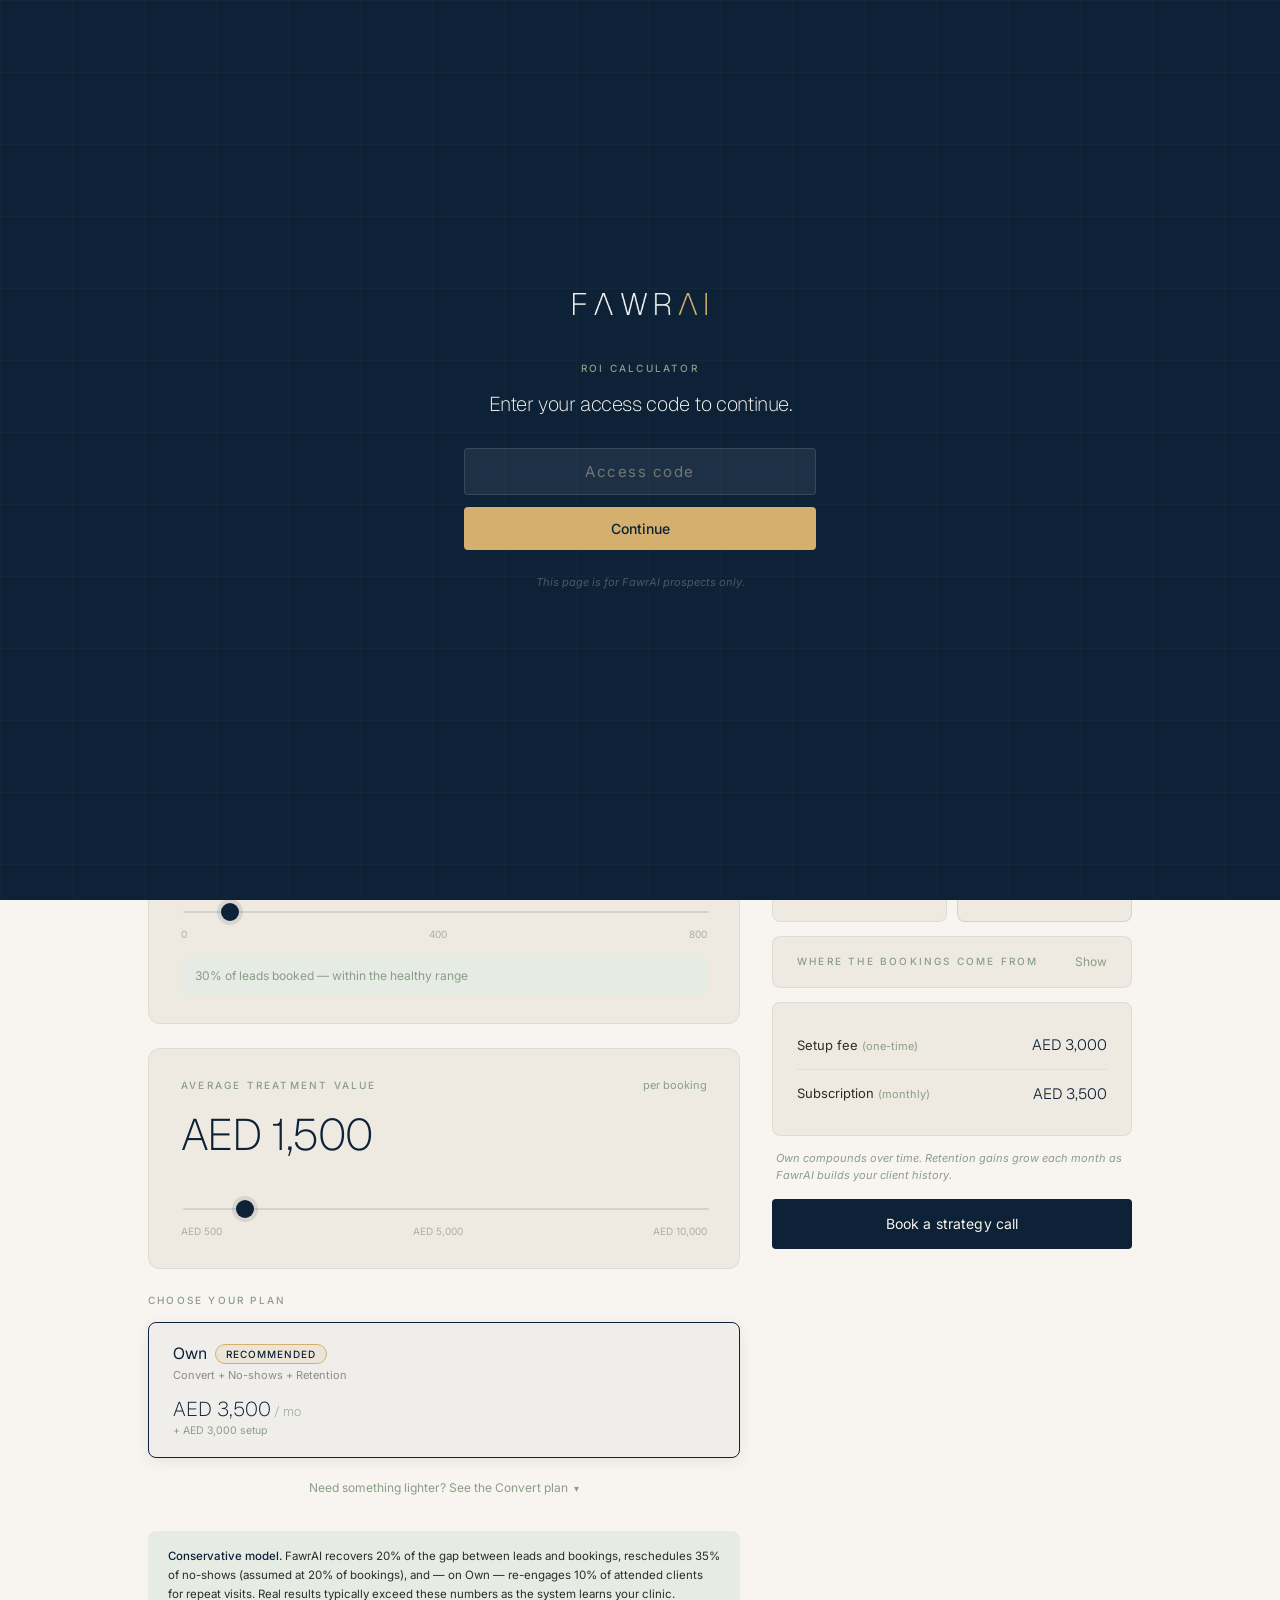
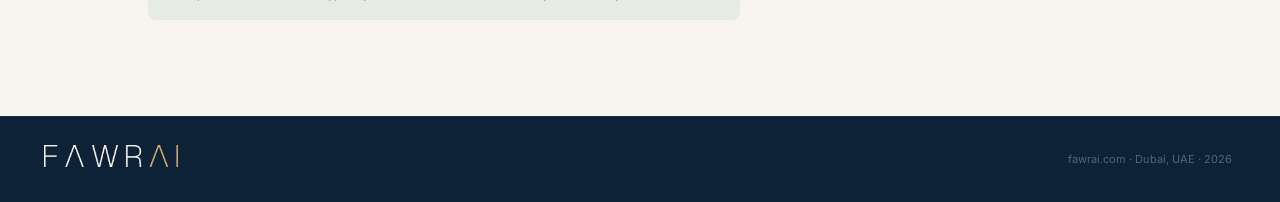
==== commit d7ee77bc: "Update index.html" ====
--- a/index.html
+++ b/index.html
@@ -14,7 +14,7 @@
 
 <!-- NAV -->
 <div class="nav-wrap" style="padding: 0 48px; height: 64px; display: flex; align-items: center; justify-content: space-between; border-bottom: 1px solid rgba(13,33,55,0.07); background: var(--fawr-offwhite);">
-  <a href="https://fawrai.com" aria-label="FawrAI home"><img src="logo-dark.png?v=2" alt="FawrAI" class="fw-logo-nav" style="height:23px;width:auto;"></a>
+  <a href="https://fawrai.com" aria-label="FawrAI home"><img src="logo-dark.png?v=2" alt="FawrAI" class="fw-logo-nav" style="height:22px;width:auto;"></a>
   <a href="https://fawrai.com" style="font-family: var(--font-body); font-size: 12px; color: var(--fawr-sage); letter-spacing: 0.04em;">&larr; fawrai.com</a>
 </div>
 
@@ -22,7 +22,7 @@
 <div id="roi-gate" style="position: fixed; top: 0; left: 0; width: 100vw; height: 100vh; background: var(--fawr-navy); display: flex; align-items: center; justify-content: center; z-index: 9999; overflow: hidden;">
   <div style="position: absolute; inset: 0; background-image: linear-gradient(rgba(212,175,110,0.03) 1px, transparent 1px), linear-gradient(90deg, rgba(212,175,110,0.03) 1px, transparent 1px); background-size: 72px 72px; pointer-events: none;"></div>
   <div style="position: relative; width: 100%; max-width: 400px; padding: 0 24px; text-align: center;">
-    <img src="logo-light.png?v=2" alt="FawrAI" style="height:23px;width:auto;margin-bottom:40px;">
+    <img src="logo-light.png?v=2" alt="FawrAI" style="height:22px;width:auto;margin-bottom:40px;">
     <div class="eyebrow" style="color: var(--fawr-sage); margin-bottom: 16px;">ROI Calculator</div>
     <h1 style="font-size: 20px; font-weight: 200; letter-spacing: -0.02em; line-height: 1.15; color: var(--fawr-offwhite); margin-bottom: 32px;">Enter your access code to continue.</h1>
     <div style="display: flex; flex-direction: column; gap: 12px;">
@@ -207,7 +207,7 @@
 
 <!-- FOOTER -->
 <div style="background: var(--fawr-navy); border-top: 1px solid rgba(255,255,255,0.06); padding: 28px 48px; display: flex; align-items: center; justify-content: space-between;">
-  <a href="https://fawrai.com" aria-label="FawrAI home"><img src="logo-light.png?v=2" alt="FawrAI" style="height:23px;width:auto;margin-left:-4px;"></a>
+  <a href="https://fawrai.com" aria-label="FawrAI home"><img src="logo-light.png?v=2" alt="FawrAI" style="height:22px;width:auto;margin-left:-4px;"></a>
   <span style="font-family: var(--font-body); font-size: 11px; color: rgba(255,255,255,0.3);">fawrai.com &middot; Dubai, UAE &middot; 2026</span>
 </div>
 
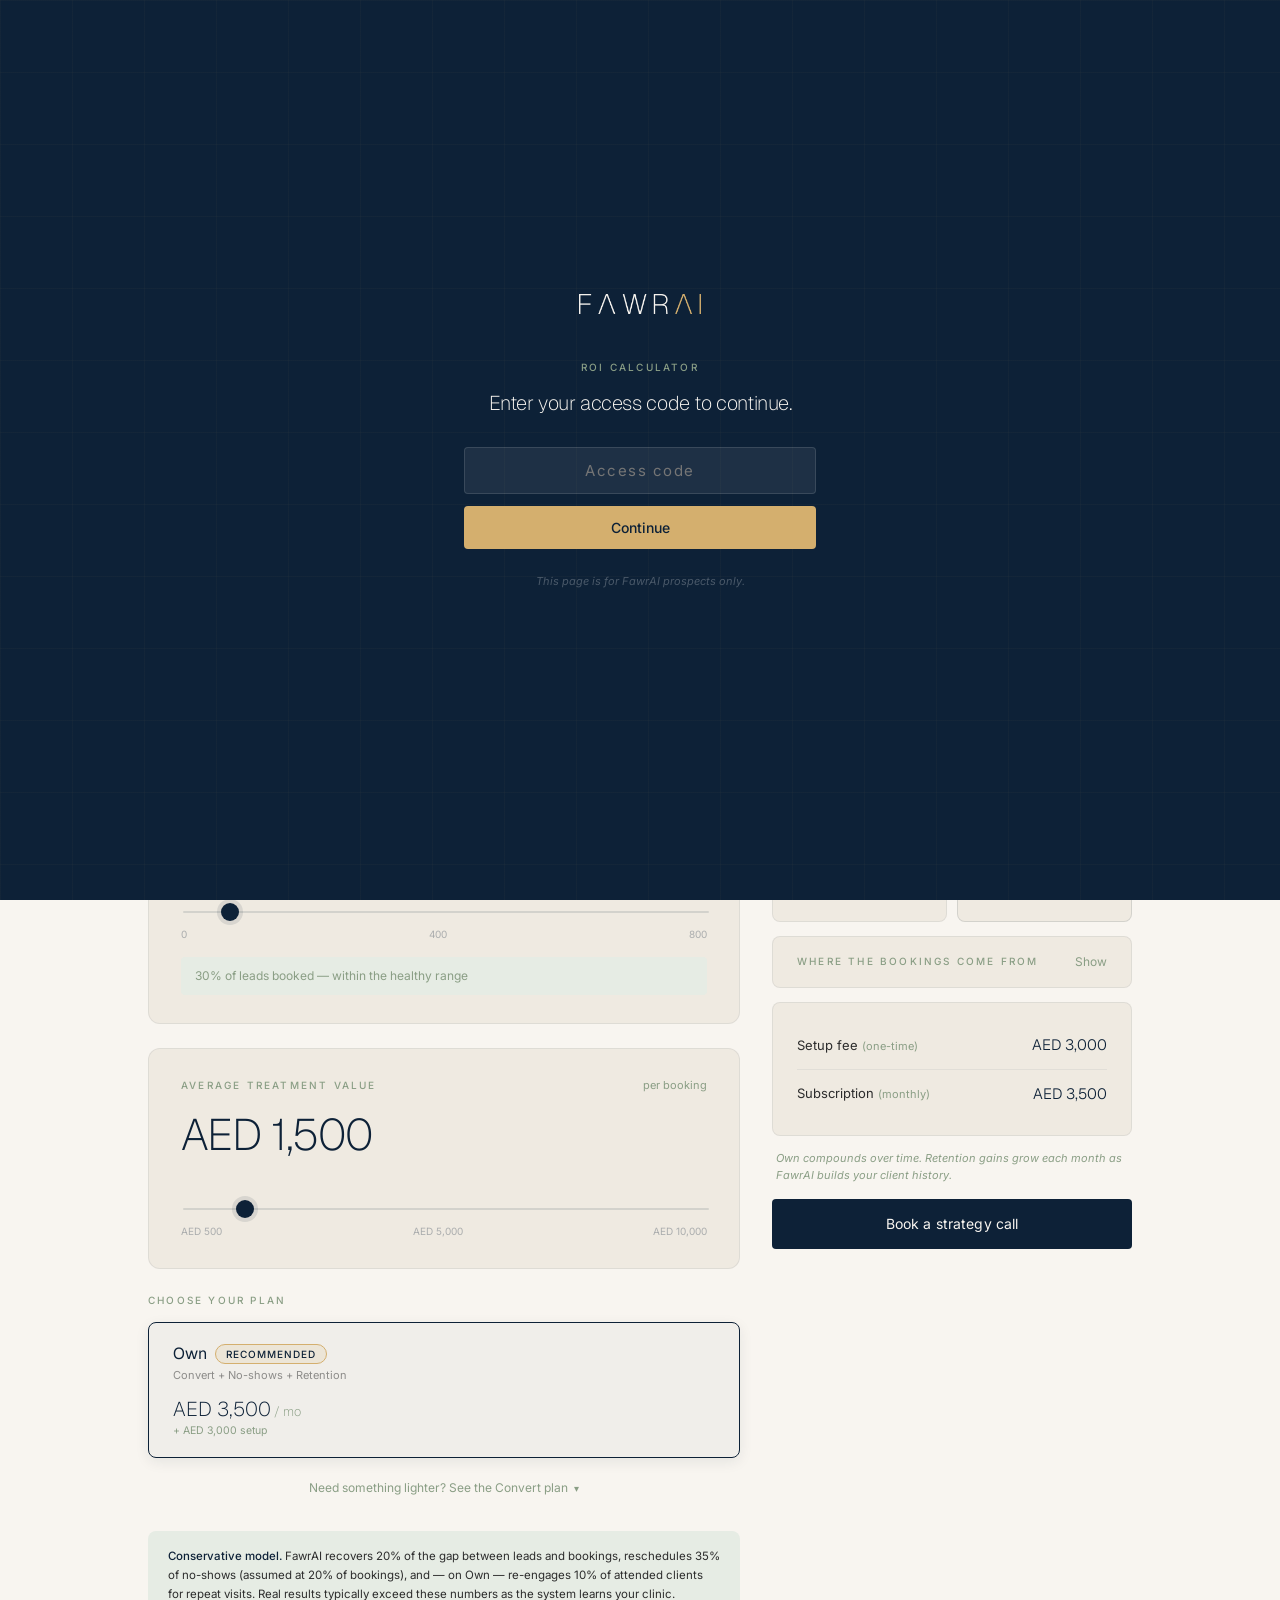
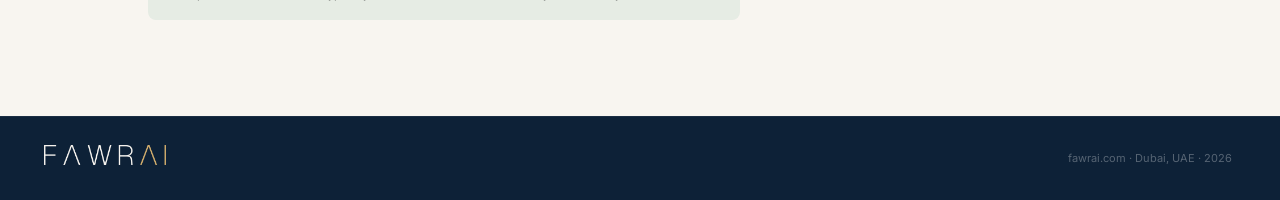
==== commit f8fd9e3f: "Update index.html" ====
--- a/index.html
+++ b/index.html
@@ -14,7 +14,7 @@
 
 <!-- NAV -->
 <div class="nav-wrap" style="padding: 0 48px; height: 64px; display: flex; align-items: center; justify-content: space-between; border-bottom: 1px solid rgba(13,33,55,0.07); background: var(--fawr-offwhite);">
-  <a href="https://fawrai.com" aria-label="FawrAI home"><img src="logo-dark.png?v=2" alt="FawrAI" class="fw-logo-nav" style="height:22px;width:auto;"></a>
+  <a href="https://fawrai.com" aria-label="FawrAI home"><img src="logo-dark.png?v=2" alt="FawrAI" class="fw-logo-nav" style="height:20px;width:auto;"></a>
   <a href="https://fawrai.com" style="font-family: var(--font-body); font-size: 12px; color: var(--fawr-sage); letter-spacing: 0.04em;">&larr; fawrai.com</a>
 </div>
 
@@ -22,7 +22,7 @@
 <div id="roi-gate" style="position: fixed; top: 0; left: 0; width: 100vw; height: 100vh; background: var(--fawr-navy); display: flex; align-items: center; justify-content: center; z-index: 9999; overflow: hidden;">
   <div style="position: absolute; inset: 0; background-image: linear-gradient(rgba(212,175,110,0.03) 1px, transparent 1px), linear-gradient(90deg, rgba(212,175,110,0.03) 1px, transparent 1px); background-size: 72px 72px; pointer-events: none;"></div>
   <div style="position: relative; width: 100%; max-width: 400px; padding: 0 24px; text-align: center;">
-    <img src="logo-light.png?v=2" alt="FawrAI" style="height:22px;width:auto;margin-bottom:40px;">
+    <img src="logo-light.png?v=2" alt="FawrAI" style="height:20px;width:auto;margin-bottom:40px;">
     <div class="eyebrow" style="color: var(--fawr-sage); margin-bottom: 16px;">ROI Calculator</div>
     <h1 style="font-size: 20px; font-weight: 200; letter-spacing: -0.02em; line-height: 1.15; color: var(--fawr-offwhite); margin-bottom: 32px;">Enter your access code to continue.</h1>
     <div style="display: flex; flex-direction: column; gap: 12px;">
@@ -207,7 +207,7 @@
 
 <!-- FOOTER -->
 <div style="background: var(--fawr-navy); border-top: 1px solid rgba(255,255,255,0.06); padding: 28px 48px; display: flex; align-items: center; justify-content: space-between;">
-  <a href="https://fawrai.com" aria-label="FawrAI home"><img src="logo-light.png?v=2" alt="FawrAI" style="height:22px;width:auto;margin-left:-4px;"></a>
+  <a href="https://fawrai.com" aria-label="FawrAI home"><img src="logo-light.png?v=2" alt="FawrAI" style="height:20px;width:auto;margin-left:-4px;"></a>
   <span style="font-family: var(--font-body); font-size: 11px; color: rgba(255,255,255,0.3);">fawrai.com &middot; Dubai, UAE &middot; 2026</span>
 </div>
 
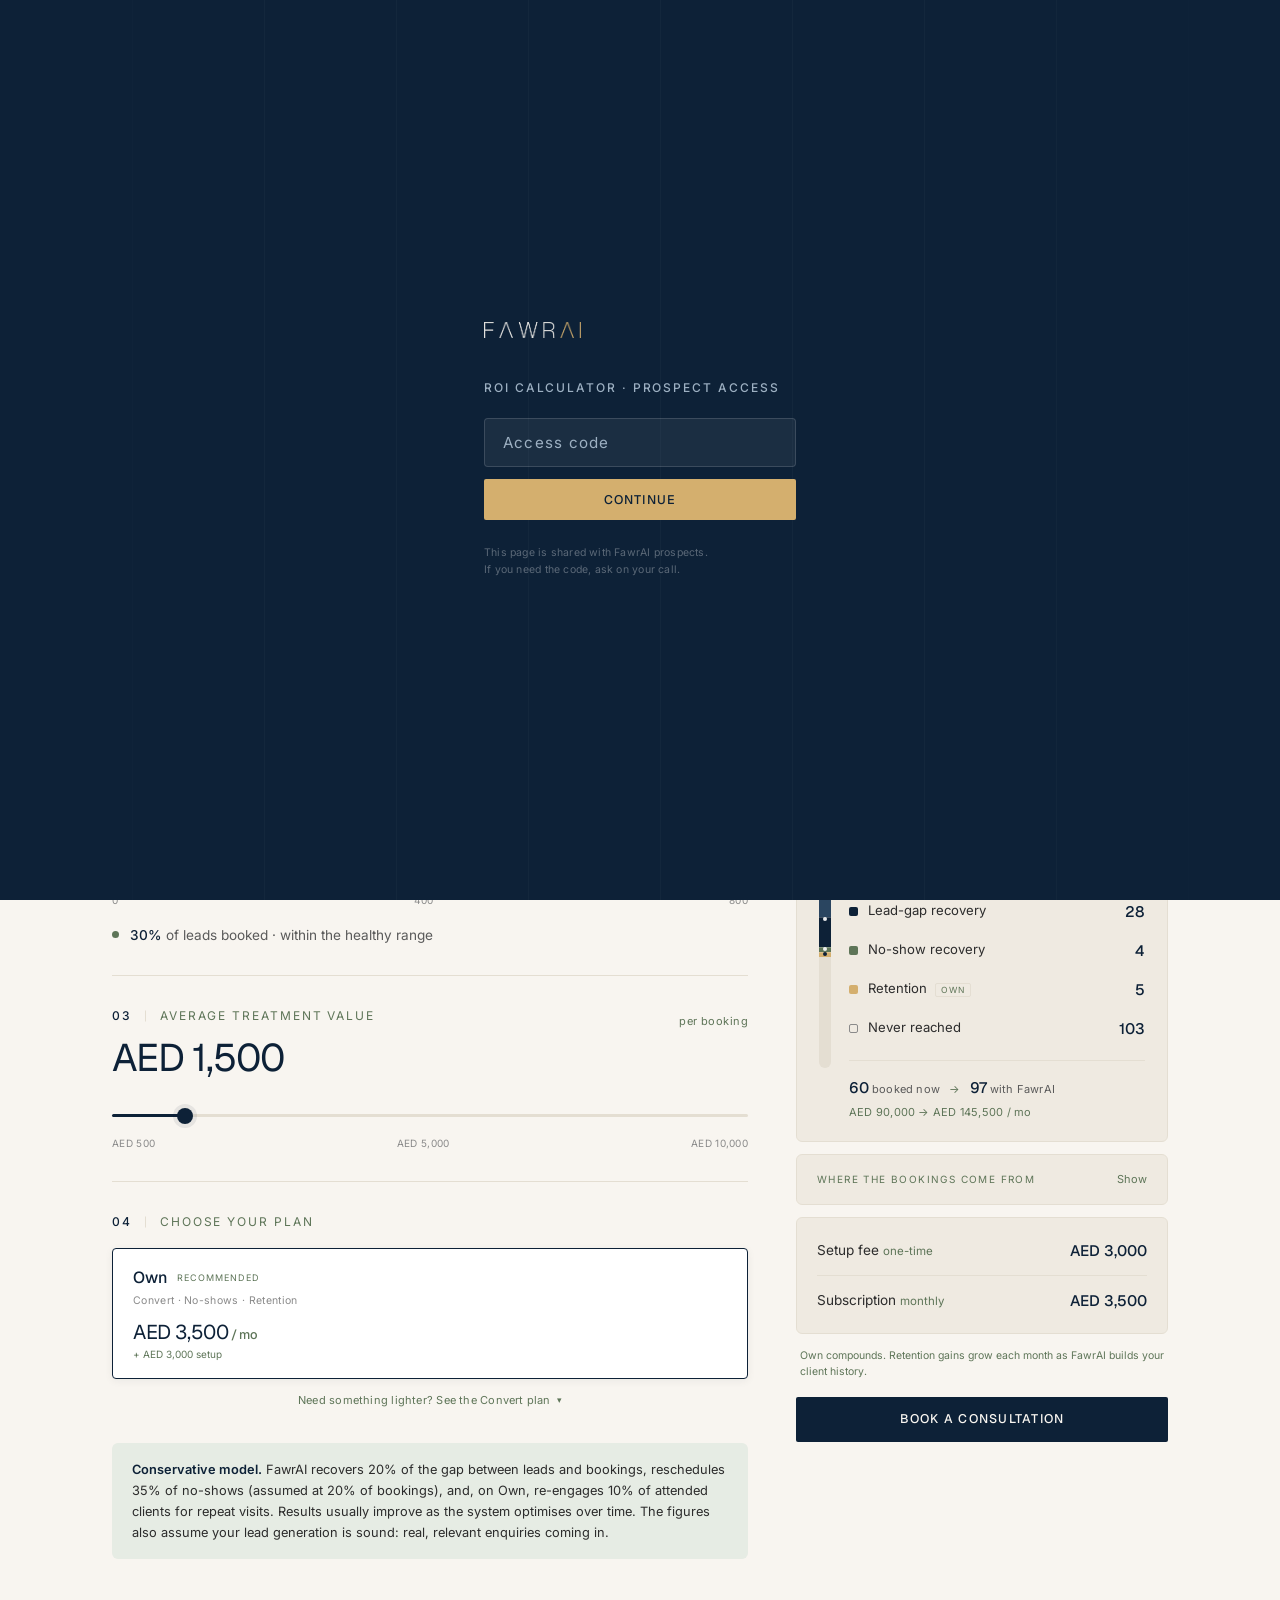
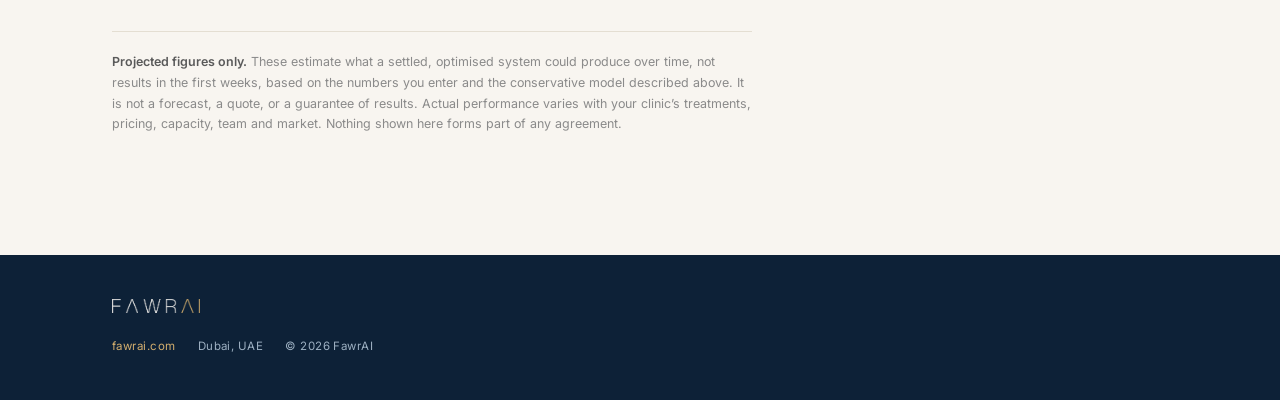
==== commit 01301f0c: "Add files via upload" ====
--- a/index.html
+++ b/index.html
@@ -3,214 +3,212 @@
 <head>
 <meta charset="utf-8">
 <meta name="viewport" content="width=device-width, initial-scale=1">
-<title>FawrAI ROI Calculator</title>
+<title>FawrAI &middot; ROI calculator</title>
+<meta name="robots" content="noindex">
+<meta name="description" content="Model what FawrAI recovers from your clinic's own numbers: lead volume, current bookings and average treatment value.">
+
 <link rel="icon" type="image/png" href="favicon-32.png">
 <link rel="icon" type="image/png" sizes="512x512" href="favicon.png">
 <link rel="apple-touch-icon" href="apple-touch-icon.png">
-<link rel="stylesheet" href="colors_and_type.css">
+
+<link rel="preconnect" href="https://fonts.googleapis.com">
+<link rel="preconnect" href="https://fonts.gstatic.com" crossorigin>
+<link rel="stylesheet" href="https://fonts.googleapis.com/css2?family=Geist:wght@300;400;500;600&family=Inter:ital,wght@0,400;0,500;1,400&display=swap">
+<link rel="stylesheet" href="styles.css">
 <link rel="stylesheet" href="roi.css">
 </head>
-<body>
-
-<!-- NAV -->
-<div class="nav-wrap" style="padding: 0 48px; height: 64px; display: flex; align-items: center; justify-content: space-between; border-bottom: 1px solid rgba(13,33,55,0.07); background: var(--fawr-offwhite);">
-  <a href="https://fawrai.com" aria-label="FawrAI home"><img src="logo-dark.png?v=2" alt="FawrAI" class="fw-logo-nav" style="height:20px;width:auto;"></a>
-  <a href="https://fawrai.com" style="font-family: var(--font-body); font-size: 12px; color: var(--fawr-sage); letter-spacing: 0.04em;">&larr; fawrai.com</a>
-</div>
+<body class="roi">
 
 <!-- ACCESS GATE -->
-<div id="roi-gate" style="position: fixed; top: 0; left: 0; width: 100vw; height: 100vh; background: var(--fawr-navy); display: flex; align-items: center; justify-content: center; z-index: 9999; overflow: hidden;">
-  <div style="position: absolute; inset: 0; background-image: linear-gradient(rgba(212,175,110,0.03) 1px, transparent 1px), linear-gradient(90deg, rgba(212,175,110,0.03) 1px, transparent 1px); background-size: 72px 72px; pointer-events: none;"></div>
-  <div style="position: relative; width: 100%; max-width: 400px; padding: 0 24px; text-align: center;">
-    <img src="logo-light.png?v=2" alt="FawrAI" style="height:20px;width:auto;margin-bottom:40px;">
-    <div class="eyebrow" style="color: var(--fawr-sage); margin-bottom: 16px;">ROI Calculator</div>
-    <h1 style="font-size: 20px; font-weight: 200; letter-spacing: -0.02em; line-height: 1.15; color: var(--fawr-offwhite); margin-bottom: 32px;">Enter your access code to continue.</h1>
-    <div style="display: flex; flex-direction: column; gap: 12px;">
-      <input id="gate-pw" type="password" placeholder="Access code" autocomplete="off" style="font-family: var(--font-body); font-size: 15px; background: rgba(255,255,255,0.07); border: 1px solid rgba(255,255,255,0.12); border-radius: var(--radius-sm); padding: 13px 18px; color: var(--fawr-offwhite); width: 100%; outline: none; text-align: center; letter-spacing: 0.1em;">
-      <div id="gate-error" style="display: none; font-family: var(--font-body); font-size: 12px; color: #e08a8a;">That code isn't right. Try again.</div>
-      <button id="gate-submit" style="font-family: var(--font-body); font-size: 14px; font-weight: 500; background: var(--fawr-gold); color: var(--fawr-navy); border: none; border-radius: var(--radius-sm); padding: 13px 24px; cursor: pointer; width: 100%;">Continue</button>
+<div id="roi-gate" class="gate" role="dialog" aria-modal="true" aria-labelledby="gate-title">
+  <div class="gate__field" aria-hidden="true"></div>
+  <div class="gate__inner">
+    <img src="logo-light-cropped.png" alt="FawrAI" width="92" height="16" class="gate__logo">
+    <p class="eyebrow eyebrow--onnavy">ROI calculator &middot; prospect access</p>
+    <h1 id="gate-title">Enter your access code</h1>
+    <div class="gate__form">
+      <input id="gate-pw" type="password" placeholder="Access code" autocomplete="off" aria-label="Access code">
+      <div id="gate-error" class="gate__error" role="alert">That code isn&rsquo;t right. Try again.</div>
+      <button id="gate-submit" type="button" class="btn btn--gold">Continue</button>
     </div>
-    <p style="margin-top: 24px; font-family: var(--font-body); font-size: 11px; color: rgba(255,255,255,0.25); font-style: italic;">This page is for FawrAI prospects only.</p>
+    <p class="gate__note">This page is shared with FawrAI prospects.<br>If you need the code, ask on your call.</p>
   </div>
 </div>
 
-<!-- HERO HEADER -->
-<div style="background: var(--fawr-navy); padding: 72px 48px 64px; position: relative; overflow: hidden;">
-  <div style="position: absolute; inset: 0; background-image: linear-gradient(rgba(212,175,110,0.03) 1px, transparent 1px), linear-gradient(90deg, rgba(212,175,110,0.03) 1px, transparent 1px); background-size: 72px 72px; pointer-events: none;"></div>
-  <div class="hero-inner" style="max-width: 1080px; margin: 0 auto; position: relative; padding: 0;">
-    <div class="eyebrow" style="color: var(--fawr-sage); margin-bottom: 20px;">ROI Calculator</div>
-    <h1 style="font-size: 48px; font-weight: 200; letter-spacing: -0.03em; line-height: 1.08; color: var(--fawr-offwhite); margin-bottom: 16px;">Honest math.<br>Your clinic's numbers.</h1>
-    <div style="width: 40px; height: 1px; background: var(--fawr-gold); margin-bottom: 24px;"></div>
-    <p style="font-size: 15px; line-height: 1.65; color: var(--fg-on-navy-dim); font-family: var(--font-body); max-width: 520px;">Slide your monthly leads and current bookings, choose a plan, <br>and see what FawrAI recovers in real time.</p>
+<header class="nav" id="nav">
+  <div class="nav__inner">
+    <a class="nav__logo" href="https://fawrai.com/" aria-label="FawrAI home">
+      <img src="logo-dark.png" alt="FawrAI" width="96" height="16">
+    </a>
+    <a href="https://fawrai.com/" class="nav__back">&larr;&nbsp;&nbsp;fawrai.com</a>
   </div>
-</div>
-
-<!-- CALCULATOR -->
-<div class="calc-wrap" style="max-width: 1080px; margin: 0 auto; padding: 56px 48px 96px;">
-  <div class="calc-grid" style="display: grid; grid-template-columns: 1fr 360px; gap: 32px; align-items: start;">
-
-    <!-- LEFT: Inputs -->
-    <div style="display: flex; flex-direction: column; gap: 24px;">
-
-      <div class="input-card">
-        <div style="display: flex; justify-content: space-between; align-items: baseline; margin-bottom: 24px;">
-          <div>
-            <div class="eyebrow" style="margin-bottom: 8px;">Monthly leads</div>
-            <div id="leadsValue" class="roi-big-num" style="font-family: var(--font-display); font-size: 44px; font-weight: 200; color: var(--fawr-navy); letter-spacing: -0.025em;">200</div>
-          </div>
-          <div id="tierBadge" class="pill" style="border-color: rgba(138,158,133,0.3); color: var(--fawr-sage);">Tier 1</div>
-        </div>
-        <input id="leadsSlider" type="range" min="0" max="800" step="10" value="200">
-        <div style="display: flex; justify-content: space-between; margin-top: 8px;">
-          <span style="font-family: var(--font-body); font-size: 10px; color: rgba(13,33,55,0.3);">0</span>
-          <span style="font-family: var(--font-body); font-size: 10px; color: rgba(13,33,55,0.3);">400</span>
-          <span style="font-family: var(--font-body); font-size: 10px; color: rgba(13,33,55,0.3);">800</span>
-        </div>
+</header>
+
+<main id="main">
+
+  <section class="roi-hero" aria-labelledby="roi-title">
+    <div class="roi-hero__inner reveal">
+      <p class="eyebrow eyebrow--onnavy">ROI calculator</p>
+      <h1 id="roi-title">Honest math,<br><span>on your clinic&rsquo;s numbers.</span></h1>
+      <p class="roi-hero__lead">Move the three sliders. Watch the month re-sort in real time: what books on its own, what FawrAI carries to a booking, and what never gets reached.</p>
+    </div>
+  </section>
+
+  <section class="calc" aria-label="ROI calculator">
+    <div class="calc__grid">
+
+      <!-- INPUTS -->
+      <div class="calc__inputs">
+
+        <div class="field reveal">
+          <div class="field__head">
+            <div>
+              <p class="label"><span>01</span>Monthly leads</p>
+              <div id="leadsValue" class="field__num">200</div>
+            </div>
+            <span id="tierBadge" class="tag">Tier 1</span>
+          </div>
+          <input id="leadsSlider" type="range" min="0" max="800" step="10" value="200" aria-label="Monthly leads">
+          <div class="ticks"><span>0</span><span>400</span><span>800</span></div>
+        </div>
+
+        <div class="field reveal">
+          <div class="field__head">
+            <div>
+              <p class="label"><span>02</span>Currently booking</p>
+              <div id="bookedValue" class="field__num">60</div>
+            </div>
+            <span class="field__unit">bookings / mo</span>
+          </div>
+          <input id="bookedSlider" type="range" min="0" max="800" step="5" value="60" aria-label="Current bookings per month">
+          <div class="ticks"><span>0</span><span>400</span><span>800</span></div>
+          <p id="healthyBadge" class="healthy">
+            <span id="healthyRate">30%</span> of leads booked &middot; <span id="healthyLabel">within the healthy range</span>
+          </p>
+        </div>
+
+        <div class="field reveal">
+          <div class="field__head">
+            <div>
+              <p class="label"><span>03</span>Average treatment value</p>
+              <div class="field__num">AED&nbsp;<span id="priceValue">1,500</span></div>
+            </div>
+            <span class="field__unit">per booking</span>
+          </div>
+          <input id="priceSlider" type="range" min="500" max="10000" step="100" value="1500" aria-label="Average treatment value in AED">
+          <div class="ticks"><span>AED 500</span><span>AED 5,000</span><span>AED 10,000</span></div>
+        </div>
+
+        <div class="field field--plan reveal">
+          <p class="label"><span>04</span>Choose your plan</p>
+          <button id="tierOwn" class="plan active" data-tier="own" type="button">
+            <span class="plan__row">
+              <span class="plan__name">Own</span>
+              <span class="plan__rec">Recommended</span>
+            </span>
+            <span class="plan__desc">Convert &middot; No-shows &middot; Retention</span>
+            <span class="plan__price">AED&nbsp;<span id="tierOwnPrice" class="roi-big-num">7,000</span><i> / mo</i></span>
+            <span class="plan__setup">+ AED <span id="tierOwnSetup" class="roi-big-num">4,500</span> setup</span>
+          </button>
+
+          <button id="convertToggle" class="plan__toggle" type="button">
+            <span>Need something lighter? See the Convert plan</span>
+            <span id="convertToggleIcon" class="plan__toggle-icon">&#9662;</span>
+          </button>
+          <div id="convertPanel" class="plan__panel">
+            <button id="tierConvert" class="plan" data-tier="convert" type="button">
+              <span class="plan__row"><span class="plan__name">Convert</span></span>
+              <span class="plan__desc">Lead gap &middot; No-shows</span>
+              <span class="plan__price">AED&nbsp;<span id="tierConvertPrice" class="roi-big-num">5,000</span><i> / mo</i></span>
+              <span class="plan__setup">+ AED <span id="tierConvertSetup" class="roi-big-num">3,500</span> setup</span>
+            </button>
+          </div>
+        </div>
+
+        <p class="calc__model">
+          <strong>Conservative model.</strong> FawrAI recovers 20% of the gap between leads and bookings, reschedules 35% of no-shows (assumed at 20% of bookings), and, on Own, re-engages 10% of attended clients for repeat visits. Results usually improve as the system optimises over time. The figures also assume your lead generation is sound: real, relevant enquiries coming in.
+        </p>
       </div>
 
-      <div class="input-card">
-        <div style="display: flex; justify-content: space-between; align-items: baseline; margin-bottom: 24px;">
-          <div>
-            <div class="eyebrow" style="margin-bottom: 8px;">Currently booking</div>
-            <div id="bookedValue" class="roi-big-num" style="font-family: var(--font-display); font-size: 44px; font-weight: 200; color: var(--fawr-navy); letter-spacing: -0.025em;">60</div>
-          </div>
-          <div style="font-family: var(--font-body); font-size: 11px; color: var(--fawr-sage);">bookings / mo</div>
-        </div>
-        <input id="bookedSlider" type="range" min="0" max="800" step="5" value="60">
-        <div style="display: flex; justify-content: space-between; margin-top: 8px;">
-          <span style="font-family: var(--font-body); font-size: 10px; color: rgba(13,33,55,0.3);">0</span>
-          <span style="font-family: var(--font-body); font-size: 10px; color: rgba(13,33,55,0.3);">400</span>
-          <span style="font-family: var(--font-body); font-size: 10px; color: rgba(13,33,55,0.3);">800</span>
-        </div>
-        <div id="healthyBadge" class="healthy-badge" style="margin-top: 14px; padding: 10px 14px; border-radius: var(--radius-sm); font-family: var(--font-body); font-size: 12px; line-height: 1.5;">
-          <span id="healthyRate">30%</span> of leads booked &mdash; <span id="healthyLabel">within the healthy range</span>
-        </div>
-      </div>
-
-      <div class="input-card">
-        <div style="display: flex; justify-content: space-between; align-items: baseline; margin-bottom: 24px;">
-          <div>
-            <div class="eyebrow" style="margin-bottom: 8px;">Average treatment value</div>
-            <div style="font-family: var(--font-display); font-size: 44px; font-weight: 200; color: var(--fawr-navy); letter-spacing: -0.025em;">AED <span id="priceValue" class="roi-big-num">1,500</span></div>
-          </div>
-          <div style="font-family: var(--font-body); font-size: 11px; color: var(--fawr-sage);">per booking</div>
-        </div>
-        <input id="priceSlider" type="range" min="500" max="10000" step="100" value="1500">
-        <div style="display: flex; justify-content: space-between; margin-top: 8px;">
-          <span style="font-family: var(--font-body); font-size: 10px; color: rgba(13,33,55,0.3);">AED 500</span>
-          <span style="font-family: var(--font-body); font-size: 10px; color: rgba(13,33,55,0.3);">AED 5,000</span>
-          <span style="font-family: var(--font-body); font-size: 10px; color: rgba(13,33,55,0.3);">AED 10,000</span>
-        </div>
-      </div>
-
-      <div>
-        <div class="eyebrow" style="margin-bottom: 14px;">Choose your plan</div>
-        <button id="tierOwn" class="tier-btn active" data-tier="own" style="width: 100%; text-align: left;">
-          <div style="display: flex; align-items: center; gap: 8px; margin-bottom: 4px;">
-            <div style="font-family: var(--font-display); font-size: 16px; font-weight: 400; color: var(--fawr-navy);">Own</div>
-            <span class="pill" style="border-color: var(--fawr-gold); color: var(--fawr-navy); background: rgba(212,175,110,0.15);">Recommended</span>
-          </div>
-          <div style="font-family: var(--font-body); font-size: 11px; color: var(--fawr-charcoal); opacity: 0.5; margin-bottom: 14px;">Convert + No-shows + Retention</div>
-          <div style="font-family: var(--font-display); font-size: 20px; font-weight: 200; color: var(--fawr-navy);">AED <span id="tierOwnPrice" class="roi-big-num">7,000</span><span style="font-size: 13px; color: var(--fawr-sage);"> / mo</span></div>
-          <div style="font-family: var(--font-body); font-size: 10.5px; color: var(--fawr-sage); margin-top: 2px;">+ AED <span id="tierOwnSetup" class="roi-big-num">4,500</span> setup</div>
-        </button>
-
-        <button id="convertToggle" class="convert-toggle" type="button">
-          <span>Need something lighter? See the Convert plan</span>
-          <span id="convertToggleIcon" class="convert-toggle-icon">&#9662;</span>
-        </button>
-        <div id="convertPanel" class="convert-panel">
-          <button id="tierConvert" class="tier-btn" data-tier="convert" style="width: 100%; text-align: left;">
-            <div style="font-family: var(--font-display); font-size: 16px; font-weight: 400; color: var(--fawr-navy); margin-bottom: 4px;">Convert</div>
-            <div style="font-family: var(--font-body); font-size: 11px; color: var(--fawr-charcoal); opacity: 0.5; margin-bottom: 14px;">Lead gap + no-shows</div>
-            <div style="font-family: var(--font-display); font-size: 20px; font-weight: 200; color: var(--fawr-navy);">AED <span id="tierConvertPrice" class="roi-big-num">5,000</span><span style="font-size: 13px; color: var(--fawr-sage);"> / mo</span></div>
-            <div style="font-family: var(--font-body); font-size: 10.5px; color: var(--fawr-sage); margin-top: 2px;">+ AED <span id="tierConvertSetup" class="roi-big-num">3,500</span> setup</div>
+      <!-- RESULTS -->
+      <aside class="calc__results" aria-label="Projected result">
+        <div class="result-panel reveal">
+          <p class="eyebrow eyebrow--onnavy">Your projected net gain</p>
+          <div class="result-panel__num">AED&nbsp;<span id="netGain" class="roi-big-num">0</span></div>
+          <p class="result-panel__sub">net monthly gain after subscription</p>
+          <div class="result-panel__foot">
+            <p>Break-even at <strong id="breakeven">0</strong> extra bookings<span id="surplusNote">.</span></p>
+            <p class="result-panel__roi"><span id="roiMultiple">0&times;</span> monthly return on the subscription.</p>
+          </div>
+        </div>
+
+        <figure class="flow reveal" aria-labelledby="flow-cap">
+          <div class="flow__track" role="img" aria-label="A stacked bar showing this month's leads split into what books on its own, what FawrAI recovers, and what is never reached.">
+            <div class="flow__seg flow__seg--booked" id="flowBooked"></div>
+            <div class="flow__seg flow__seg--gap flow__seg--worked" id="flowGap"></div>
+            <div class="flow__seg flow__seg--noshow flow__seg--worked" id="flowNoshow"></div>
+            <div class="flow__seg flow__seg--reten flow__seg--worked" id="flowReten"></div>
+            <div class="flow__seg flow__seg--lost" id="flowLost"></div>
+          </div>
+          <ul class="flow__legend">
+            <li><i class="sw sw--booked"></i><span>Books without FawrAI</span><b id="legBooked" class="roi-big-num">0</b></li>
+            <li><i class="sw sw--gap"></i><span>Lead-gap recovery</span><b id="legGap" class="roi-big-num">0</b></li>
+            <li><i class="sw sw--noshow"></i><span>No-show recovery</span><b id="legNoshow" class="roi-big-num">0</b></li>
+            <li id="legRetenRow"><i class="sw sw--reten"></i><span>Retention <em>Own</em></span><b id="legReten" class="roi-big-num">0</b></li>
+            <li><i class="sw sw--lost"></i><span>Never reached</span><b id="legLost" class="roi-big-num">0</b></li>
+          </ul>
+          <figcaption id="flow-cap" class="delta">
+            <b id="beforeBookings" class="roi-big-num">0</b> booked now
+            <span class="delta__arw" aria-hidden="true">&rarr;</span>
+            <b id="afterBookings" class="roi-big-num">0</b> with FawrAI
+            <span class="delta__rev">AED <span id="beforeRevenue" class="roi-big-num">0</span> &rarr; AED <span id="afterRevenue" class="roi-big-num">0</span> / mo</span>
+          </figcaption>
+        </figure>
+
+        <div class="drawer reveal">
+          <button id="breakdownToggle" class="drawer__toggle" type="button">
+            <span class="label label--sm">Where the bookings come from</span>
+            <span id="breakdownLabel" class="drawer__state">Show</span>
           </button>
-        </div>
-      </div>
-
-      <div style="background: var(--fawr-sage-20); border-radius: var(--radius-md); padding: 16px 20px;">
-        <p style="font-family: var(--font-body); font-size: 11.5px; line-height: 1.65; color: var(--fawr-charcoal); margin: 0;"><strong style="color: var(--fawr-navy); font-weight: 500;">Conservative model.</strong> FawrAI recovers 20% of the gap between leads and bookings, reschedules 35% of no-shows (assumed at 20% of bookings), and &mdash; on Own &mdash; re-engages 10% of attended clients for repeat visits. Real results typically exceed these numbers as the system learns your clinic.</p>
-      </div>
+          <div id="breakdownPanel" class="drawer__panel">
+            <div class="drawer__body">
+              <div class="row"><span>Lead gap recovery</span><span class="row__v">+<span id="bdGap" class="roi-big-num">0</span></span></div>
+              <div class="row"><span>No-show recovery</span><span class="row__v">+<span id="bdNoshow" class="roi-big-num">0</span></span></div>
+              <div id="ownRows" class="own-rows" hidden>
+                <div class="row"><span>Client retention <i class="tag-own">Own</i></span><span class="row__v">+<span id="bdRetention" class="roi-big-num">0</span></span></div>
+              </div>
+            </div>
+          </div>
+        </div>
+
+        <div class="fees reveal">
+          <div class="row"><span>Setup fee <i>one-time</i></span><span class="row__v">AED <span id="feeSetup" class="roi-big-num">0</span></span></div>
+          <div class="row"><span>Subscription <i>monthly</i></span><span class="row__v">AED <span id="feeMonthly" class="roi-big-num">0</span></span></div>
+        </div>
+
+        <p id="ownNote" class="own-note" hidden>Own compounds. Retention gains grow each month as FawrAI builds your client history.</p>
+
+        <a href="https://fawrai.com/#contact" class="btn btn--primary calc__cta reveal">Book a consultation</a>
+      </aside>
     </div>
 
-    <!-- RIGHT: Results -->
-    <div class="results-col" style="display: flex; flex-direction: column; gap: 14px; position: sticky; top: 24px;">
-
-      <div style="background: var(--fawr-navy); border-radius: var(--radius-lg); padding: 28px 28px 24px;">
-        <div class="eyebrow" style="color: var(--fawr-sage); margin-bottom: 10px;">Your projected net gain</div>
-        <div style="font-family: var(--font-display); font-size: 52px; font-weight: 200; color: var(--fawr-offwhite); letter-spacing: -0.03em; line-height: 1;">AED <span id="netGain" class="roi-big-num">0</span></div>
-        <div style="font-family: var(--font-body); font-size: 12px; color: rgba(255,255,255,0.4); margin-top: 6px;">net monthly gain after subscription</div>
-        <div style="margin-top: 18px; padding-top: 18px; border-top: 1px solid rgba(255,255,255,0.08);">
-          <div style="font-family: var(--font-body); font-size: 12px; color: rgba(255,255,255,0.6);">Break-even at <strong id="breakeven" style="color: var(--fawr-gold);">0</strong> extra bookings<span id="surplusNote">.</span></div>
-          <div style="font-family: var(--font-body); font-size: 11px; color: rgba(255,255,255,0.3); margin-top: 4px;"><span id="roiMultiple">0&times;</span> monthly return on the subscription.</div>
-        </div>
-      </div>
-
-      <div class="before-after-grid" style="display: grid; grid-template-columns: 1fr 1fr; gap: 10px;">
-        <div style="background: var(--fawr-offwhite-2); border: 1px solid rgba(13,33,55,0.07); border-radius: var(--radius-md); padding: 20px;">
-          <div class="eyebrow" style="color: rgba(13,33,55,0.35); margin-bottom: 8px;">Before</div>
-          <div id="beforeBookings" class="roi-big-num" style="font-family: var(--font-display); font-size: 28px; font-weight: 200; color: var(--fawr-charcoal); letter-spacing: -0.02em;">0</div>
-          <div style="font-family: var(--font-body); font-size: 10.5px; color: var(--fawr-sage); margin-top: 3px;">bookings / mo</div>
-          <div style="margin-top: 10px; font-family: var(--font-body); font-size: 12px; color: var(--fawr-charcoal);">AED <span id="beforeRevenue" class="roi-big-num">0</span></div>
-        </div>
-        <div style="background: var(--fawr-offwhite-2); border: 1px solid rgba(13,33,55,0.12); border-radius: var(--radius-md); padding: 20px;">
-          <div class="eyebrow" style="color: var(--fawr-sage); margin-bottom: 8px;">With FawrAI</div>
-          <div id="afterBookings" class="roi-big-num" style="font-family: var(--font-display); font-size: 28px; font-weight: 200; color: var(--fawr-navy); letter-spacing: -0.02em;">0</div>
-          <div style="font-family: var(--font-body); font-size: 10.5px; color: var(--fawr-sage); margin-top: 3px;">bookings / mo</div>
-          <div style="margin-top: 10px; font-family: var(--font-body); font-size: 12px; color: var(--fawr-navy); font-weight: 500;">AED <span id="afterRevenue" class="roi-big-num">0</span></div>
-        </div>
-      </div>
-
-      <div style="background: var(--fawr-offwhite-2); border: 1px solid rgba(13,33,55,0.07); border-radius: var(--radius-md); overflow: hidden;">
-        <button id="breakdownToggle" class="accordion-toggle" style="padding: 16px 24px; width: 100%; background: none; border: none; font: inherit;">
-          <div class="eyebrow" style="margin: 0;">Where the bookings come from</div>
-          <span id="breakdownLabel" style="font-family: var(--font-body); font-size: 12px; color: var(--fawr-sage);">Show</span>
-        </button>
-        <div id="breakdownPanel" class="breakdown-panel">
-          <div style="padding: 0 24px 16px; border-top: 1px solid rgba(13,33,55,0.06);">
-            <div class="breakdown-row">
-              <span style="font-family: var(--font-body); font-size: 13px; color: var(--fawr-charcoal);">Lead gap recovery</span>
-              <span style="font-family: var(--font-display); font-size: 15px; font-weight: 300; color: var(--fawr-navy);">+<span id="bdGap" class="roi-big-num">0</span></span>
-            </div>
-            <div class="breakdown-row">
-              <span style="font-family: var(--font-body); font-size: 13px; color: var(--fawr-charcoal);">No-show recovery</span>
-              <span style="font-family: var(--font-display); font-size: 15px; font-weight: 300; color: var(--fawr-navy);">+<span id="bdNoshow" class="roi-big-num">0</span></span>
-            </div>
-            <div id="ownRows" class="own-rows" hidden>
-              <div class="breakdown-row">
-                <span style="font-family: var(--font-body); font-size: 13px; color: var(--fawr-charcoal);">Client retention<span class="tag-own">OWN</span></span>
-                <span style="font-family: var(--font-display); font-size: 15px; font-weight: 300; color: var(--fawr-navy);">+<span id="bdRetention" class="roi-big-num">0</span></span>
-              </div>
-            </div>
-          </div>
-        </div>
-      </div>
-
-      <div style="background: var(--fawr-offwhite-2); border: 1px solid rgba(13,33,55,0.07); border-radius: var(--radius-md); padding: 18px 24px;">
-        <div class="breakdown-row">
-          <span style="font-family: var(--font-body); font-size: 13px; color: var(--fawr-charcoal);">Setup fee <span style="color: var(--fawr-sage); font-size: 11px;">(one-time)</span></span>
-          <span style="font-family: var(--font-display); font-size: 15px; font-weight: 300; color: var(--fawr-navy);">AED <span id="feeSetup" class="roi-big-num">0</span></span>
-        </div>
-        <div class="breakdown-row">
-          <span style="font-family: var(--font-body); font-size: 13px; color: var(--fawr-charcoal);">Subscription <span style="color: var(--fawr-sage); font-size: 11px;">(monthly)</span></span>
-          <span style="font-family: var(--font-display); font-size: 15px; font-weight: 300; color: var(--fawr-navy);">AED <span id="feeMonthly" class="roi-big-num">0</span></span>
-        </div>
-      </div>
-
-      <p id="ownNote" style="font-family: var(--font-body); font-size: 11px; color: var(--fawr-sage); font-style: italic; line-height: 1.6; margin: 0; padding: 0 4px;" hidden>Own compounds over time. Retention gains grow each month as FawrAI builds your client history.</p>
-
-      <a href="https://fawrai.com#contact" class="roi-cta" style="display: block; background: var(--fawr-navy); color: var(--fawr-offwhite); text-align: center; font-family: var(--font-body); font-size: 14px; font-weight: 400; padding: 14px 24px; border-radius: var(--radius-sm); letter-spacing: 0.01em;">Book a strategy call</a>
-    </div>
+    <p class="disclaimer reveal">
+      <strong>Projected figures only.</strong> These estimate what a settled, optimised system could produce over time, not results in the first weeks, based on the numbers you enter and the conservative model described above. It is not a forecast, a quote, or a guarantee of results. Actual performance varies with your clinic&rsquo;s treatments, pricing, capacity, team and market. Nothing shown here forms part of any agreement.
+    </p>
+  </section>
+</main>
+
+<footer class="foot">
+  <div class="foot__inner">
+    <img src="logo-light-cropped.png" alt="FawrAI" width="88" height="15" class="foot__logo">
+    <p class="foot__meta">
+      <a href="https://fawrai.com/">fawrai.com</a>
+      <span>Dubai, UAE</span>
+      <span>&copy; 2026 FawrAI</span>
+    </p>
   </div>
-</div>
-
-<!-- FOOTER -->
-<div style="background: var(--fawr-navy); border-top: 1px solid rgba(255,255,255,0.06); padding: 28px 48px; display: flex; align-items: center; justify-content: space-between;">
-  <a href="https://fawrai.com" aria-label="FawrAI home"><img src="logo-light.png?v=2" alt="FawrAI" style="height:20px;width:auto;margin-left:-4px;"></a>
-  <span style="font-family: var(--font-body); font-size: 11px; color: rgba(255,255,255,0.3);">fawrai.com &middot; Dubai, UAE &middot; 2026</span>
-</div>
-
-<script src="roi.js"></script>
+</footer>
+
+<script src="roi.js" defer></script>
 </body>
 </html>
--- a/styles.css
+++ b/styles.css
@@ -0,0 +1,685 @@
+/* ============================================================
+   FawrAI site styles
+   Palette: FawrAI Brand Book (navy / charcoal / sage / gold / offwhite).
+   Type: Geist (display) + Inter (body). No other families.
+   Execution: editorial, restrained.
+   ============================================================ */
+
+:root {
+  --navy:        #0D2137;
+  --navy-90:     #1A3149;
+  --navy-card:   #16273b;
+  --charcoal:    #2C2C2C;
+  --ink-2:       #5A5A5A;
+  --ink-3:       #8A8A8A;
+  --sage:        #8A9E85;
+  --sage-onlight:#5E7558;
+  --gold:        #D4AF6E;
+  --gold-90:     #C59F5D;
+  --paper:       #F8F5F0;
+  --paper-2:     #EFEAE1;
+  --line:        #E4DED2;
+  --line-dark:   #1F3650;
+  --on-navy:     #F8F5F0;
+  --on-navy-dim: #9DB0C2;
+
+  --f-display: 'Geist', 'Helvetica Neue', Arial, sans-serif;
+  --f-body:    'Inter', 'Helvetica Neue', Arial, sans-serif;
+  /* "mono" is kept only as a semantic alias for small technical labels;
+     it renders in Inter — the site uses no monospace family. */
+  --f-mono:    'Inter', 'Helvetica Neue', Arial, sans-serif;
+
+  --measure: 34rem;          /* editorial column */
+  --gutter: 132px;           /* left rail gutter on desktop */
+  --pad: 32px;
+
+  --ease: cubic-bezier(0.2, 0.6, 0.2, 1);
+  --dur: 220ms;
+}
+
+*, *::before, *::after { box-sizing: border-box; }
+html { -webkit-text-size-adjust: 100%; scroll-behavior: smooth; }
+@media (prefers-reduced-motion: reduce) { html { scroll-behavior: auto; } }
+
+body {
+  margin: 0;
+  background: var(--paper);
+  color: var(--charcoal);
+  font-family: var(--f-body);
+  font-size: 1rem;
+  line-height: 1.65;
+  -webkit-font-smoothing: antialiased;
+  text-rendering: optimizeLegibility;
+}
+
+img { max-width: 100%; height: auto; display: block; }
+a { color: inherit; }
+
+::selection { background: var(--gold); color: var(--navy); }
+
+.skip {
+  position: absolute; left: -9999px; top: 0;
+  background: var(--navy); color: var(--on-navy);
+  padding: 12px 18px; z-index: 200; font-family: var(--f-mono); font-size: 12px;
+}
+.skip:focus { left: 12px; top: 12px; }
+
+/* ---------- shared type ---------- */
+h1, h2 {
+  font-family: var(--f-display);
+  font-weight: 500;
+  color: var(--navy);
+  letter-spacing: -0.02em;
+  line-height: 1.12;
+  margin: 0;
+  text-wrap: balance;
+}
+
+h2 {
+  font-size: clamp(1.6rem, 1.1rem + 2vw, 2.4rem);
+  line-height: 1.16;
+  max-width: 22ch;
+}
+
+.eyebrow {
+  font-family: var(--f-mono);
+  font-size: 12px;
+  font-weight: 500;
+  letter-spacing: 0.16em;
+  text-transform: uppercase;
+  color: var(--sage-onlight);
+  margin: 0;
+}
+.eyebrow--onnavy { color: var(--on-navy-dim); }
+
+.label {
+  font-family: var(--f-mono);
+  font-size: 12px;
+  letter-spacing: 0.16em;
+  text-transform: uppercase;
+  color: var(--sage-onlight);
+  display: flex;
+  align-items: baseline;
+  gap: 14px;
+  margin: 0 0 22px;
+}
+.label span {
+  color: var(--navy);
+  font-weight: 500;
+  position: relative;
+  padding-right: 14px;
+}
+.label span::after {
+  content: ""; position: absolute; right: 0; top: 50%;
+  width: 1px; height: 11px; background: var(--line); transform: translateY(-50%);
+}
+.label--onnavy { color: var(--on-navy-dim); }
+.label--onnavy span { color: var(--on-navy); }
+.label--onnavy span::after { background: var(--line-dark); }
+.label--sm { font-size: 10px; letter-spacing: 0.14em; margin: 0; }
+
+.prose {
+  max-width: var(--measure);
+  margin-top: 22px;
+}
+.prose p { margin: 0 0 1.1em; }
+.prose p:last-child { margin-bottom: 0; }
+.prose--pull {
+  font-family: var(--f-display);
+  font-weight: 400;
+  font-size: 1.1rem;
+  line-height: 1.45;
+  color: var(--navy);
+  letter-spacing: -0.01em;
+  margin-top: 40px;
+  max-width: 34ch;
+}
+
+/* ---------- buttons ---------- */
+.btn {
+  --bg: var(--navy); --fg: var(--on-navy); --bd: transparent; --wipe: var(--gold);
+  position: relative; isolation: isolate; overflow: hidden;
+  display: inline-flex; align-items: center; justify-content: center; gap: 11px;
+  font-family: var(--f-display); font-weight: 500; font-size: 0.78rem;
+  letter-spacing: 0.1em; text-transform: uppercase;
+  padding: 11px 24px; border-radius: 2px;
+  background: var(--bg); color: var(--fg); border: 1px solid var(--bd);
+  cursor: pointer; text-decoration: none; white-space: nowrap;
+  transition: color var(--dur) var(--ease), border-color var(--dur) var(--ease);
+}
+.btn::after {
+  content: ""; position: absolute; inset: 0; z-index: -1;
+  background: var(--wipe);
+  transform: scaleX(0); transform-origin: right;
+  transition: transform 300ms var(--ease);
+}
+.btn:hover::after { transform: scaleX(1); transform-origin: left; }
+.btn:active { transform: translateY(1px); }
+.btn:focus-visible { outline: 2px solid var(--gold); outline-offset: 3px; }
+.btn__arrow { display: inline-block; transition: transform var(--dur) var(--ease); }
+.btn:hover .btn__arrow { transform: translateX(4px); }
+
+.btn--primary { --bg: var(--navy); --fg: var(--on-navy); --wipe: var(--gold); }
+.btn--primary:hover { color: var(--navy); }
+.btn--gold { --bg: var(--gold); --fg: var(--navy); --wipe: var(--navy); }
+.btn--gold:hover { color: var(--gold); }
+.btn--onnavy-ghost { --bg: transparent; --fg: var(--on-navy); --bd: rgba(255,255,255,0.3); --wipe: rgba(255,255,255,0.10); }
+.btn--onnavy-ghost:hover { --bd: rgba(255,255,255,0.7); color: var(--on-navy); }
+
+@media (prefers-reduced-motion: reduce) {
+  .btn::after { transition: none; }
+  .btn:hover .btn__arrow { transform: none; }
+}
+
+/* ============================================================
+   NAV
+   ============================================================ */
+.nav {
+  position: sticky; top: 0; z-index: 100;
+  background: var(--paper);
+  border-bottom: 1px solid transparent;
+  transition: border-color var(--dur) var(--ease), background var(--dur) var(--ease);
+}
+.nav.is-stuck { border-color: var(--line); }
+.nav__inner {
+  max-width: 1120px; margin: 0 auto;
+  padding: 18px var(--pad);
+  display: flex; align-items: center; gap: 32px;
+}
+.nav__logo { flex: none; }
+.nav__logo img { height: 16px; width: auto; }
+.nav__links {
+  display: flex; gap: 28px; margin-left: auto;
+  font-size: 0.82rem; letter-spacing: 0.01em;
+}
+.nav__links a { text-decoration: none; color: var(--ink-2); transition: color var(--dur) var(--ease); }
+.nav__links a:hover { color: var(--navy); }
+.nav__cta { padding: 10px 18px; font-size: 0.82rem; }
+.nav__burger {
+  display: none; margin-left: auto;
+  background: none; border: 0; padding: 10px; cursor: pointer;
+}
+.nav__burger span {
+  display: block; width: 22px; height: 1.5px; background: var(--navy);
+  transition: transform var(--dur) var(--ease), opacity var(--dur) var(--ease);
+}
+.nav__burger span + span { margin-top: 6px; }
+.nav[data-open="true"] .nav__burger span:first-child { transform: translateY(3.75px) rotate(45deg); }
+.nav[data-open="true"] .nav__burger span:last-child  { transform: translateY(-3.75px) rotate(-45deg); }
+.nav__menu[hidden] { display: none; }
+.nav__menu {
+  display: flex; flex-direction: column; gap: 2px;
+  padding: 8px var(--pad) 24px;
+  border-bottom: 1px solid var(--line);
+}
+.nav__menu a {
+  text-decoration: none; color: var(--charcoal);
+  padding: 15px 2px; font-size: 1rem;
+  border-bottom: 1px solid var(--line);
+}
+.nav__menu a:last-child { border: 0; margin-top: 14px; }
+
+/* ============================================================
+   HERO
+   ============================================================ */
+.hero {
+  position: relative;
+  background: var(--navy);
+  color: var(--on-navy);
+  overflow: hidden;
+  isolation: isolate;
+}
+.hero::before {  /* faint measured field — structural, not decorative noise */
+  content: ""; position: absolute; inset: 0; z-index: -1;
+  background-image:
+    linear-gradient(90deg, rgba(255,255,255,0.028) 1px, transparent 1px);
+  background-size: 132px 100%;
+  mask-image: linear-gradient(90deg, transparent, #000 22%, #000 78%, transparent);
+}
+.hero__inner {
+  max-width: 1120px; margin: 0 auto;
+  padding: clamp(72px, 9vw, 128px) var(--pad) clamp(120px, 13vw, 168px);
+}
+.hero__inner .eyebrow { margin-bottom: 30px; }
+h1 {
+  font-family: var(--f-display);
+  font-weight: 400;
+  font-size: clamp(1.95rem, 1.2rem + 2.9vw, 3.05rem);
+  line-height: 1.1;
+  letter-spacing: -0.025em;
+  color: var(--on-navy);
+  max-width: 18ch;
+  text-wrap: balance;
+}
+h1 span { color: var(--on-navy-dim); display: block; margin-bottom: 0.12em; }
+.hero__lead {
+  max-width: 40rem; margin: 30px 0 0;
+  font-size: clamp(1rem, 0.96rem + 0.3vw, 1.12rem);
+  color: var(--on-navy);
+  line-height: 1.62;
+}
+.hero__actions { display: flex; flex-wrap: wrap; gap: 14px; margin-top: 40px; }
+.hero__foot {
+  margin: 34px 0 0;
+  font-family: var(--f-mono); font-size: 12px; letter-spacing: 0.04em;
+  color: var(--on-navy-dim);
+}
+.hero__log {
+  position: absolute; left: 0; right: 0; bottom: 0;
+  border-top: 1px solid var(--line-dark);
+  background: rgba(0,0,0,0.16);
+  font-family: var(--f-mono); font-size: 12px;
+  color: var(--on-navy-dim);
+  display: flex; gap: 20px; align-items: center;
+  padding: 14px var(--pad);
+  max-width: 1120px; margin: 0 auto;
+}
+.hero__log-time { color: var(--gold); }
+.hero__log-text { position: relative; }
+.hero__log-text.type::after {
+  content: ""; display: inline-block; width: 7px; height: 1em;
+  background: var(--on-navy-dim); margin-left: 2px; vertical-align: -2px;
+  animation: caret 1s steps(1) infinite;
+}
+@keyframes caret { 50% { opacity: 0; } }
+
+/* ============================================================
+   STAGE + SPINE
+   ============================================================ */
+.stage {
+  position: relative;
+  max-width: 1120px;
+  margin: 0 auto;
+  padding: 0 var(--pad) 0 calc(var(--pad) + var(--gutter));
+}
+
+.spine {
+  position: absolute;
+  left: var(--pad); top: 0; bottom: 0;
+  width: calc(var(--gutter) - 24px);
+  pointer-events: none;
+}
+.spine__line, .spine__fill {
+  position: absolute; left: 0; top: 0; width: 1px;
+}
+.spine__line { bottom: 0; background: var(--line); }
+.spine__fill {
+  height: 100%;
+  background: linear-gradient(var(--navy), var(--navy) 70%, var(--gold));
+  transform: scaleY(0); transform-origin: top;
+  transition: transform 120ms linear;
+}
+.spine__dot {
+  position: absolute; left: 0; top: 0;
+  width: 9px; height: 9px; border-radius: 50%;
+  background: var(--gold);
+  transform: translate(-4px, -4px);
+  box-shadow: 0 0 0 4px rgba(212,175,110,0.18);
+  transition: top 120ms linear;
+}
+.spine__stops {
+  list-style: none; margin: 0; padding: 0;
+  position: absolute; inset: 0;
+}
+.spine__stops li {
+  position: absolute; left: 14px;
+  transform: translateY(-0.5em);
+  font-family: var(--f-mono); font-size: 10.5px; line-height: 1.5;
+  letter-spacing: 0.02em;
+  color: var(--ink-3);
+  white-space: nowrap;
+  opacity: 0.5;
+  transition: opacity var(--dur) var(--ease), color var(--dur) var(--ease);
+}
+.spine__stops li::before {
+  content: ""; position: absolute; left: -14px; top: 0.55em;
+  width: 5px; height: 5px; border-radius: 50%;
+  background: var(--paper); border: 1px solid var(--line);
+  transform: translate(-2px, -2px);
+  transition: background var(--dur) var(--ease), border-color var(--dur) var(--ease);
+}
+.spine__stops li b { display: block; color: var(--ink-2); font-weight: 500; }
+.spine__stops li i { font-style: normal; color: var(--sage-onlight); }
+.spine__stops li.is-passed { opacity: 1; color: var(--charcoal); }
+.spine__stops li.is-passed::before { background: var(--gold); border-color: var(--gold-90); }
+.spine__stops li:nth-child(1) { top: 4%; }
+.spine__stops li:nth-child(2) { top: 17%; }
+.spine__stops li:nth-child(3) { top: 30%; }
+.spine__stops li:nth-child(4) { top: 43%; }
+.spine__stops li:nth-child(5) { top: 57%; }
+.spine__stops li:nth-child(6) { top: 70%; }
+.spine__stops li:nth-child(7) { top: 83%; }
+.spine__stops li:nth-child(8) { top: 95%; }
+
+/* ============================================================
+   BLOCKS
+   ============================================================ */
+.block {
+  padding: clamp(72px, 11vw, 132px) 0;
+  border-top: 1px solid var(--line);
+}
+.block:first-of-type { border-top: 0; padding-top: clamp(64px, 9vw, 104px); }
+.block--flush { border-top: 0; padding: clamp(48px, 7vw, 80px) 0; }
+
+/* --- the gap figure --- */
+.gap { margin: 48px 0 0; padding: 0; max-width: 40rem; }
+.gap__row { display: grid; grid-template-columns: 1fr; gap: 8px; margin-bottom: 22px; }
+.gap__k { font-family: var(--f-mono); font-size: 11.5px; letter-spacing: 0.03em; color: var(--ink-2); text-transform: uppercase; }
+.gap__bar { display: block; height: 10px; background: var(--paper-2); border: 1px solid var(--line); position: relative; }
+.gap__bar i {
+  position: absolute; left: 0; top: 0; bottom: 0; width: var(--w);
+  background: var(--navy);
+  transform: scaleX(0); transform-origin: left;
+  transition: transform 900ms var(--ease);
+}
+.gap__bar--short i { background: var(--gold); }
+.reveal.in .gap__bar i { transform: scaleX(1); }
+.gap figcaption {
+  font-size: 0.86rem; color: var(--ink-2); margin-top: 6px; max-width: 46ch;
+}
+.gap figcaption a { display: inline-block; margin-top: 8px; color: var(--sage-onlight); text-underline-offset: 3px; }
+
+/* --- steps --- */
+.steps { list-style: none; margin: 44px 0 0; padding: 0; counter-reset: s; }
+.step {
+  display: grid;
+  grid-template-columns: 10.5rem 1fr;
+  gap: 8px 40px;
+  padding: 26px 0;
+  border-top: 1px solid var(--line);
+}
+.step:first-child { border-top: 0; }
+.step__mark {
+  font-family: var(--f-display); font-weight: 500; font-size: 0.98rem;
+  color: var(--navy); letter-spacing: -0.01em;
+  counter-increment: s;
+}
+.step__mark::before {
+  content: counter(s, decimal-leading-zero);
+  font-family: var(--f-mono); font-weight: 400; font-size: 11px;
+  color: var(--sage-onlight); display: block; margin-bottom: 6px; letter-spacing: 0.1em;
+}
+.step p { margin: 0; max-width: 40ch; color: var(--charcoal); }
+/* touch / mobile only: each step fades and slides in as it scrolls into view.
+   desktop stays static. */
+@media (hover: none) {
+  .js .step.reveal { opacity: 0; transform: translateX(-20px); }
+  .js .step.reveal.in {
+    opacity: 1; transform: none;
+    transition: opacity 460ms var(--ease), transform 520ms var(--ease);
+  }
+}
+
+/* --- contrast --- */
+.contrast { margin: 44px 0 0; display: grid; gap: 0; }
+.contrast__pair {
+  display: grid; grid-template-columns: 1fr 1fr; gap: 40px;
+  padding: 22px 0; border-top: 1px solid var(--line);
+}
+.contrast__pair:last-child { border-bottom: 1px solid var(--line); }
+.contrast dt { color: var(--ink-3); }
+.contrast dt::before {
+  content: "Other AI tools"; display: block;
+  font-family: var(--f-mono); font-size: 10px; letter-spacing: 0.14em; text-transform: uppercase;
+  color: var(--ink-3); margin-bottom: 7px;
+}
+.contrast dd { margin: 0; color: var(--charcoal); font-weight: 500; }
+.contrast dd::before {
+  content: "FawrAI"; display: block;
+  font-family: var(--f-mono); font-size: 10px; letter-spacing: 0.14em; text-transform: uppercase;
+  color: var(--sage-onlight); margin-bottom: 7px;
+}
+
+/* --- is / is not --- */
+.isnot {
+  display: grid; grid-template-columns: 1fr 1fr; gap: 40px;
+  margin: 44px 0 0;
+}
+.isnot > div { border-top: 1px solid var(--line); padding-top: 20px; }
+.isnot dt {
+  font-family: var(--f-mono); font-size: 10px; letter-spacing: 0.14em;
+  text-transform: uppercase; color: var(--sage-onlight); margin-bottom: 16px;
+}
+.isnot > div:last-child dt { color: var(--ink-3); }
+.isnot dd {
+  margin: 0 0 12px; padding-left: 22px; position: relative;
+  font-size: 0.9rem; line-height: 1.45; color: var(--charcoal);
+}
+.isnot dd:last-child { margin-bottom: 0; }
+.isnot > div:first-child dd::before {
+  content: ""; position: absolute; left: 0; top: 0.42em;
+  width: 11px; height: 6px;
+  border-left: 1.5px solid var(--sage-onlight); border-bottom: 1.5px solid var(--sage-onlight);
+  transform: rotate(-45deg);
+}
+.isnot > div:last-child dd { color: var(--ink-2); }
+.isnot > div:last-child dd::before {
+  content: ""; position: absolute; left: 1px; top: 0.55em;
+  width: 10px; height: 1.5px; background: var(--ink-3);
+}
+
+/* --- conversation thread --- */
+.thread {
+  margin: 40px 0 0; max-width: 30rem;
+  display: flex; flex-direction: column; gap: 12px;
+  padding: 28px; background: var(--paper-2); border: 1px solid var(--line);
+}
+.msg {
+  max-width: 82%; position: relative;
+  padding: 10px 14px 20px;
+  font-size: 0.9rem; line-height: 1.5;
+  border: 1px solid var(--line);
+  background: #fff;
+}
+.msg p { margin: 0; }
+.msg time {
+  position: absolute; right: 12px; bottom: 6px;
+  font-family: var(--f-mono); font-size: 9.5px; color: var(--ink-3);
+}
+.msg--in { align-self: flex-start; border-top-left-radius: 2px; }
+.msg--out {
+  align-self: flex-end; background: var(--navy); color: var(--on-navy);
+  border-color: var(--navy);
+}
+.msg--out time { color: var(--on-navy-dim); }
+.js .thread .msg { opacity: 0; transform: translateY(6px); }
+.js .thread .msg.show { opacity: 1; transform: none; transition: opacity 260ms var(--ease), transform 260ms var(--ease); }
+.thread.typing::after {
+  content: "typing…"; align-self: flex-end;
+  font-family: var(--f-mono); font-size: 10px; color: var(--ink-3);
+  padding: 2px 4px;
+}
+.thread__cap {            /* section closing line — matches .prose--pull / .panel__line */
+  font-family: var(--f-display); font-weight: 400;
+  font-size: 1.1rem; line-height: 1.45; letter-spacing: -0.01em;
+  color: var(--navy); max-width: 34ch; margin: 40px 0 0;
+}
+
+/* --- economics panel (navy inset) --- */
+.panel {
+  background: var(--navy); color: var(--on-navy);
+  border-radius: 4px;
+  padding: clamp(36px, 5vw, 68px);
+}
+.h2--onnavy { color: var(--on-navy); }
+.figures {
+  list-style: none; margin: 40px 0 0; padding: 0;
+  display: grid; grid-template-columns: repeat(2, 1fr); gap: 1px;
+  background: var(--line-dark); border: 1px solid var(--line-dark);
+}
+.figures li { background: var(--navy); padding: 24px 22px; }
+/* minimal stagger: each figure fades in as the panel scrolls into view */
+.js .figures li { opacity: 0; }
+.js .panel.in .figures li { opacity: 1; transition: opacity 520ms var(--ease); }
+.js .panel.in .figures li:nth-child(1) { transition-delay: 60ms; }
+.js .panel.in .figures li:nth-child(2) { transition-delay: 160ms; }
+.js .panel.in .figures li:nth-child(3) { transition-delay: 260ms; }
+.js .panel.in .figures li:nth-child(4) { transition-delay: 360ms; }
+.figures b {
+  display: block; font-family: var(--f-display); font-weight: 400;
+  font-size: 1.3rem; letter-spacing: -0.015em; color: var(--on-navy);
+}
+.figures span {
+  display: block; margin-top: 8px;
+  font-size: 0.85rem; color: var(--on-navy-dim); line-height: 1.5;
+}
+.panel__line {            /* section closing line — same as .prose--pull, on navy */
+  margin: 40px 0 0; max-width: 34ch;
+  font-family: var(--f-display); font-weight: 400; font-size: 1.1rem;
+  line-height: 1.45; letter-spacing: -0.01em; color: var(--on-navy);
+}
+.panel__link {
+  display: inline-block; margin-top: 26px;
+  font-family: var(--f-mono); font-size: 12px; letter-spacing: 0.06em;
+  color: var(--gold); text-decoration: none;
+  border-bottom: 1px solid rgba(212,175,110,0.4); padding-bottom: 3px;
+  transition: border-color var(--dur) var(--ease);
+}
+.panel__link:hover { border-color: var(--gold); }
+
+/* --- checks --- */
+.checks { list-style: none; margin: 40px 0 28px; padding: 0; max-width: var(--measure); }
+.checks li {
+  padding: 16px 0 16px 30px; position: relative;
+  border-top: 1px solid var(--line);
+  transition: color var(--dur) var(--ease), padding-left var(--dur) var(--ease);
+}
+.checks li:hover { color: var(--navy); padding-left: 36px; }
+.checks li::before {
+  content: ""; position: absolute; left: 0; top: 22px;
+  width: 12px; height: 7px; border-left: 1.5px solid var(--sage-onlight); border-bottom: 1.5px solid var(--sage-onlight);
+  transform: rotate(-45deg);
+  transition: border-color var(--dur) var(--ease);
+}
+.checks li:hover::before { border-left-color: var(--gold); border-bottom-color: var(--gold); }
+@media (prefers-reduced-motion: reduce) { .checks li:hover { padding-left: 30px; } }
+
+/* --- CTA --- */
+.cta {
+  display: grid; grid-template-columns: 1fr 1fr; gap: 56px;
+  align-items: start;
+  border-top: 1px solid var(--line); padding-top: clamp(48px, 7vw, 72px);
+}
+.cta__copy h2 { margin: 18px 0 18px; }
+.cta__copy p { max-width: 38ch; color: var(--charcoal); }
+.cta__alt { font-family: var(--f-mono); font-size: 12px; color: var(--ink-2); margin-top: 22px; }
+.cta__alt a { color: var(--sage-onlight); }
+
+.form { display: flex; flex-direction: column; gap: 14px; }
+.form label {
+  display: flex; flex-direction: column; gap: 7px;
+  font-family: var(--f-mono); font-size: 11px; letter-spacing: 0.1em; text-transform: uppercase;
+  color: var(--ink-2);
+}
+.form label span { color: var(--ink-3); text-transform: none; letter-spacing: 0; }
+.form input, .form select, .form textarea {
+  font-family: var(--f-body); font-size: 0.95rem; letter-spacing: 0;
+  text-transform: none; color: var(--charcoal);
+  background: #fff; border: 1px solid var(--line);
+  border-radius: 3px; padding: 12px 14px; width: 100%;
+  transition: border-color var(--dur) var(--ease), box-shadow var(--dur) var(--ease);
+}
+.form input:focus, .form select:focus, .form textarea:focus {
+  outline: none; border-color: var(--sage);
+  box-shadow: 0 0 0 3px rgba(138,158,133,0.18);
+}
+.form textarea { resize: vertical; }
+.form label.form__check {
+  flex-direction: row; align-items: flex-start; gap: 10px;
+  text-transform: none; letter-spacing: 0; font-family: var(--f-body); font-size: 0.85rem;
+  line-height: 1.45; color: var(--ink-2); margin-top: 2px;
+}
+.form__check input { width: auto; margin-top: 2px; flex: none; }
+.form .btn { margin-top: 8px; align-self: flex-start; }
+.form__note { margin: 10px 0 0; font-size: 0.78rem; color: var(--ink-3); }
+
+/* ============================================================
+   FOOTER
+   ============================================================ */
+.foot { background: var(--navy); color: var(--on-navy-dim); }
+.foot__inner {
+  max-width: 1120px; margin: 0 auto; padding: 44px var(--pad);
+  display: grid; gap: 14px;
+}
+.foot__logo { opacity: 0.9; }
+.foot__tag { margin: 4px 0 0; font-size: 0.9rem; color: var(--on-navy); }
+.foot__meta {
+  display: flex; flex-wrap: wrap; gap: 22px; margin: 10px 0 0;
+  font-family: var(--f-mono); font-size: 11.5px; letter-spacing: 0.04em;
+}
+.foot__meta a { color: var(--gold); text-decoration: none; }
+.foot__meta a:hover { text-decoration: underline; text-underline-offset: 3px; }
+
+/* ============================================================
+   REVEAL (scroll-in)
+   ============================================================ */
+.js .reveal { opacity: 0; transform: translateY(10px); }
+.js .reveal.in {
+  opacity: 1; transform: none;
+  transition: opacity 560ms var(--ease), transform 560ms var(--ease);
+}
+
+/* ============================================================
+   RESPONSIVE
+   ============================================================ */
+@media (max-width: 1080px) {
+  :root { --gutter: 104px; }
+  .spine__stops li i { display: none; }
+}
+
+@media (max-width: 900px) {
+  .nav__links, .nav__cta { display: none; }
+  .nav__burger { display: block; }
+
+  :root { --gutter: 0px; --pad: 22px; }
+  .stage { padding-left: 38px; padding-right: 22px; }
+  /* Mobile keeps the desktop spine: the line that fills, the marker that
+     travels, and the stop labels — the labels just turn to run vertically
+     alongside the line so they cost almost no horizontal space. */
+  .spine { left: 6px; width: 3px; }
+  .spine__line, .spine__fill { width: 3px; }
+  .spine__stops li {
+    writing-mode: vertical-rl; text-orientation: sideways;
+    transform: rotate(180deg);           /* read by tilting the head left */
+    left: 12px;
+    font-size: 9px; letter-spacing: 0.03em; line-height: 1;
+    white-space: nowrap;
+  }
+  .spine__stops li b { display: inline; margin-inline-end: 0.5em; }
+  /* mobile: no per-stop node dot — the growing line and the travelling
+     marker carry the progress; labels just brighten as they are passed */
+  .spine__stops li::before { display: none; }
+  .hero__log { display: none; }
+  .panel { margin-left: 0; }
+
+  .step { grid-template-columns: 1fr; gap: 6px; }
+  .step p { max-width: none; }
+  .contrast__pair { grid-template-columns: 1fr; gap: 6px; }
+  .contrast dd { padding-bottom: 4px; }
+  .isnot { grid-template-columns: 1fr; gap: 28px; }
+  .cta { grid-template-columns: 1fr; gap: 36px; }
+  .figures { grid-template-columns: 1fr; }
+  h2 { max-width: none; }
+}
+
+@media (max-width: 560px) {
+  .hero__actions .btn { width: 100%; }
+  .thread { padding: 18px; }
+  .msg { max-width: 90%; }
+}
+
+/* ============================================================
+   REDUCED MOTION
+   ============================================================ */
+@media (prefers-reduced-motion: reduce) {
+  *, *::before, *::after {
+    animation-duration: 0.001ms !important;
+    animation-iteration-count: 1 !important;
+    transition-duration: 0.001ms !important;
+  }
+  .js .reveal { opacity: 1; transform: none; }
+  .js .thread .msg { opacity: 1; transform: none; }
+  .js .figures li { opacity: 1; }
+  .gap__bar i { transform: scaleX(1); }
+  .hero__log-text.type::after { display: none; }
+}
--- a/roi.css
+++ b/roi.css
@@ -1,72 +1,435 @@
-*, *::before, *::after { box-sizing: border-box; }
-body { margin: 0; background: var(--fawr-offwhite); min-height: 100vh; }
-a { color: inherit; text-decoration: none; }
-@media (max-width: 768px) {
-  .calc-grid { grid-template-columns: 1fr !important; }
-  .tier-grid { grid-template-columns: 1fr !important; }
-  .before-after-grid { grid-template-columns: 1fr 1fr !important; }
-  .hero-inner { padding: 48px 24px 40px !important; }
-  .calc-wrap { padding: 32px 20px 64px !important; }
-  .nav-wrap { padding: 0 20px !important; }
-  .results-col { position: static !important; }
-  h1 { font-size: 32px !important; }
-  .fw-logo-nav { height: 12px !important; }
-}
-input[type=range] { -webkit-appearance: none; appearance: none; width: 100%; height: 2px; background: rgba(13,33,55,0.12); border-radius: 2px; outline: none; cursor: pointer; }
-input[type=range]::-webkit-slider-thumb { -webkit-appearance: none; width: 18px; height: 18px; border-radius: 50%; background: var(--fawr-navy); border: none; cursor: pointer; box-shadow: 0 0 0 4px rgba(13,33,55,0.1); transition: box-shadow 160ms ease, transform 160ms ease; }
-input[type=range]::-moz-range-thumb { width: 18px; height: 18px; border-radius: 50%; background: var(--fawr-navy); border: none; cursor: pointer; transition: box-shadow 160ms ease, transform 160ms ease; }
-input[type=range]:active::-webkit-slider-thumb { box-shadow: 0 0 0 7px rgba(13,33,55,0.14); transform: scale(1.08); }
-input[type=range]:active::-moz-range-thumb { box-shadow: 0 0 0 7px rgba(13,33,55,0.14); transform: scale(1.08); }
-.tier-btn { background: var(--fawr-offwhite); border: 1px solid rgba(13,33,55,0.1); border-radius: var(--radius-md); padding: 20px 24px; cursor: pointer; text-align: left; width: 100%; transition: border-color 160ms, background 160ms, transform 160ms ease, box-shadow 160ms ease; }
-.tier-btn.active { border-color: var(--fawr-navy); background: rgba(13,33,55,0.03); box-shadow: 0 4px 14px rgba(13,33,55,0.08); }
-.tier-btn:hover { transform: translateY(-1px); }
-.tier-btn:active { transform: translateY(0) scale(0.99); }
-.breakdown-row { display: flex; justify-content: space-between; align-items: center; padding: 12px 0; border-bottom: 1px solid rgba(13,33,55,0.06); }
-.breakdown-row:last-child { border-bottom: none; }
-.tag-own { font-size: 9px; font-weight: 500; letter-spacing: 0.08em; background: rgba(212,175,110,0.15); color: var(--fawr-navy); padding: 2px 7px; border-radius: 20px; font-family: var(--font-body); margin-left: 6px; vertical-align: middle; }
-.pill { display: inline-block; font-size: 10px; font-weight: 500; letter-spacing: 0.1em; text-transform: uppercase; font-family: var(--font-body); color: var(--fawr-sage); border: 1px solid rgba(138,158,133,0.3); border-radius: 20px; padding: 3px 10px; }
-.input-card { background: var(--fawr-offwhite-2); border: 1px solid rgba(13,33,55,0.07); border-radius: var(--radius-lg); padding: 28px 32px; }
-.accordion-toggle { cursor: pointer; display: flex; justify-content: space-between; align-items: center; user-select: none; text-align: left; }
-
-/* ---------------- Additions: accordion animation, number roll-up, reveal, gate, CTA hover ---------------- */
-
-.breakdown-panel { max-height: 0; overflow: hidden; transition: max-height 380ms cubic-bezier(.22,1,.36,1); }
-.breakdown-panel.open { max-height: 260px; }
-.own-rows { overflow: hidden; max-height: 0; transition: max-height 380ms cubic-bezier(.22,1,.36,1); }
-.own-rows.open { max-height: 140px; }
-
-#ownNote { opacity: 0; transform: translateY(-6px); transition: opacity 320ms ease, transform 320ms ease; }
-#ownNote.show { opacity: 1; transform: translateY(0); }
-
-.roi-big-num { display: inline-block; transition: color 200ms ease; }
-.roi-big-num.pulse { animation: roi-num-pulse 320ms ease; }
-@keyframes roi-num-pulse { 0% { transform: scale(1); } 40% { transform: scale(1.05); color: var(--fawr-gold); } 100% { transform: scale(1); } }
-
-.roi-cta { transition: background 160ms ease, transform 160ms ease, box-shadow 160ms ease; transform: scale(1); }
-.roi-cta:hover { background: var(--fawr-navy-90); transform: scale(1.035) translateY(-2px); box-shadow: 0 12px 28px rgba(13,33,55,0.28); }
-.roi-cta:active { transform: scale(1.01) translateY(0); }
-
-.healthy-badge { transition: background 200ms ease, color 200ms ease; }
-.healthy-badge.low { background: rgba(224,138,138,0.14); color: #a35a5a; }
-.healthy-badge.healthy { background: var(--fawr-sage-20); color: var(--fawr-sage); }
-.healthy-badge.strong { background: rgba(212,175,110,0.15); color: var(--fawr-gold-90); }
-.healthy-badge strong, .healthy-badge #healthyRate { color: inherit; }
-
-.convert-toggle { display: flex; align-items: center; justify-content: center; gap: 6px; width: 100%; background: none; border: none; cursor: pointer; padding: 12px 4px; margin-top: 10px; font-family: var(--font-body); font-size: 12px; color: var(--fawr-sage); text-align: center; }
-.convert-toggle:hover { color: var(--fawr-navy); }
-.convert-toggle-icon { display: inline-block; transition: transform 220ms ease; font-size: 10px; }
-.convert-toggle.open .convert-toggle-icon { transform: rotate(180deg); }
-.convert-panel { max-height: 0; overflow: hidden; transition: max-height 380ms cubic-bezier(.22,1,.36,1); }
-.convert-panel.open { max-height: 240px; }
-.convert-panel .tier-btn { margin-top: 4px; }
-
-#roi-gate { transition: opacity 320ms ease; }
-#roi-gate.unlocked { opacity: 0; pointer-events: none; }
-#gate-pw.shake { animation: gate-shake 340ms ease; }
-@keyframes gate-shake { 0%, 100% { transform: translateX(0); } 25% { transform: translateX(-8px); } 75% { transform: translateX(8px); } }
-#gate-submit { transition: background 140ms ease, transform 160ms ease; }
-#gate-submit:hover { transform: translateY(-1px); }
+/* ============================================================
+   FawrAI — ROI calculator
+   Loads after styles.css: reuses tokens, .eyebrow, .label, .btn, .nav, .foot.
+   ============================================================ */
+
+.roi { background: var(--paper); }
+
+/* ---------- nav (back link only) ---------- */
+.nav__back {
+  margin-left: auto;
+  font-family: var(--f-mono); font-size: 12px; letter-spacing: 0.04em;
+  color: var(--ink-2); text-decoration: none;
+  transition: color var(--dur) var(--ease);
+}
+.nav__back:hover { color: var(--navy); }
+
+/* ============================================================
+   ACCESS GATE
+   ============================================================ */
+.gate {
+  position: fixed; inset: 0; z-index: 9999;
+  background: var(--navy); color: var(--on-navy);
+  display: flex; align-items: center; justify-content: center;
+  overflow: hidden;
+  transition: opacity 320ms var(--ease);
+}
+.gate.unlocked { opacity: 0; pointer-events: none; }
+.gate__field {
+  position: absolute; inset: 0;
+  background-image: linear-gradient(90deg, rgba(255,255,255,0.028) 1px, transparent 1px);
+  background-size: 132px 100%;
+  mask-image: linear-gradient(90deg, transparent, #000 22%, #000 78%, transparent);
+}
+.gate__inner {
+  position: relative; width: 100%; max-width: 360px;
+  padding: 0 24px; text-align: left;
+}
+.gate__logo { height: 16px; width: auto; margin: 0 0 40px; opacity: 0.92; }
+.gate .wm { padding-left: 0; }        /* flush-left with the lines below */
+.gate .eyebrow { margin-bottom: 20px; }
+/* headline removed from view — kept in the DOM for screen readers / the dialog label */
+.gate h1 {
+  position: absolute; width: 1px; height: 1px;
+  overflow: hidden; clip: rect(0 0 0 0); white-space: nowrap;
+}
+.gate__form { display: flex; flex-direction: column; gap: 12px; }
+#gate-pw {
+  font-family: var(--f-mono); font-size: 0.95rem; letter-spacing: 0.14em;
+  text-align: left; color: var(--on-navy);
+  background: rgba(255,255,255,0.06);
+  border: 1px solid rgba(255,255,255,0.14); border-radius: 4px;
+  padding: 14px 18px; width: 100%; outline: none;
+  transition: border-color var(--dur) var(--ease), background var(--dur) var(--ease);
+}
+#gate-pw::placeholder { color: var(--on-navy-dim); letter-spacing: 0.08em; }
+#gate-pw:focus { border-color: var(--gold); background: rgba(255,255,255,0.09); }
+#gate-pw.shake { animation: gate-shake 340ms var(--ease); }
+@keyframes gate-shake {
+  0%, 100% { transform: translateX(0); }
+  25% { transform: translateX(-8px); }
+  75% { transform: translateX(8px); }
+}
+.gate__error {
+  display: none;
+  font-family: var(--f-mono); font-size: 11px; letter-spacing: 0.02em;
+  color: #E0A08A;
+}
+.gate__note {
+  margin: 24px 0 0;
+  font-family: var(--f-mono); font-size: 10.5px; letter-spacing: 0.02em;
+  color: rgba(255,255,255,0.32);
+}
+
+/* ============================================================
+   HERO
+   ============================================================ */
+.roi-hero {
+  background: var(--navy); color: var(--on-navy);
+  position: relative; overflow: hidden; isolation: isolate;
+}
+.roi-hero::before {
+  content: ""; position: absolute; inset: 0; z-index: -1;
+  background-image: linear-gradient(90deg, rgba(255,255,255,0.028) 1px, transparent 1px);
+  background-size: 132px 100%;
+  mask-image: linear-gradient(90deg, transparent, #000 22%, #000 78%, transparent);
+}
+.roi-hero__inner {
+  max-width: 1120px; margin: 0 auto;
+  padding: clamp(56px, 8vw, 96px) var(--pad) clamp(48px, 7vw, 80px);
+}
+.roi-hero .eyebrow { margin-bottom: 24px; }
+.roi-hero h1 {
+  font-family: var(--f-display); font-weight: 400;
+  font-size: clamp(1.9rem, 1.3rem + 2.4vw, 2.9rem);
+  line-height: 1.1; letter-spacing: -0.025em;
+  color: var(--on-navy); margin: 0; max-width: 20ch;
+}
+.roi-hero h1 span { color: var(--on-navy-dim); display: block; }
+.roi-hero__lead {
+  max-width: 46ch; margin: 26px 0 0;
+  font-size: 1rem; line-height: 1.6; color: var(--on-navy);
+}
+
+/* ============================================================
+   CALCULATOR
+   ============================================================ */
+.calc {
+  max-width: 1120px; margin: 0 auto;
+  padding: clamp(40px, 6vw, 72px) var(--pad) clamp(72px, 10vw, 120px);
+}
+.calc__grid {
+  display: grid; grid-template-columns: 1fr 372px; gap: 48px;
+  align-items: start;
+}
+.calc__inputs { display: flex; flex-direction: column; gap: 0; }
+
+/* ---- a single input field ---- */
+.field {
+  padding: 30px 0;
+  border-top: 1px solid var(--line);
+}
+.field:first-child { border-top: 0; padding-top: 4px; }
+.field__head {
+  display: flex; justify-content: space-between; align-items: flex-start;
+  gap: 20px; margin-bottom: 22px;
+}
+.field .label { margin-bottom: 12px; }
+.field__num {
+  font-family: var(--f-display); font-weight: 400;
+  font-size: 2.4rem; letter-spacing: -0.03em; color: var(--navy);
+  line-height: 1;
+}
+.field__unit {
+  font-family: var(--f-mono); font-size: 11px; letter-spacing: 0.04em;
+  color: var(--sage-onlight); white-space: nowrap; padding-top: 6px;
+}
+.tag {
+  font-family: var(--f-mono); font-size: 10px; letter-spacing: 0.1em;
+  text-transform: uppercase; color: var(--sage-onlight);
+  border: 1px solid var(--line); border-radius: 2px;
+  padding: 4px 9px; white-space: nowrap; margin-top: 4px;
+}
+
+/* ---- range slider ---- */
+input[type=range] {
+  -webkit-appearance: none; appearance: none;
+  width: 100%; height: 3px; border-radius: 999px;
+  background: linear-gradient(90deg, var(--navy) 0 var(--p, 25%), var(--line) var(--p, 25%));
+  outline: none; cursor: pointer; margin: 8px 0 6px;
+}
+input[type=range]::-webkit-slider-thumb {
+  -webkit-appearance: none; width: 16px; height: 16px; border-radius: 50%;
+  background: var(--navy); border: none; cursor: pointer;
+  box-shadow: 0 0 0 4px rgba(13,33,55,0.08);
+  transition: box-shadow 160ms var(--ease), transform 160ms var(--ease);
+}
+input[type=range]::-moz-range-thumb {
+  width: 16px; height: 16px; border-radius: 50%;
+  background: var(--navy); border: none; cursor: pointer;
+  transition: box-shadow 160ms var(--ease), transform 160ms var(--ease);
+}
+input[type=range]:focus-visible::-webkit-slider-thumb { box-shadow: 0 0 0 4px rgba(212,175,110,0.4); }
+input[type=range]:active::-webkit-slider-thumb { box-shadow: 0 0 0 7px rgba(13,33,55,0.12); transform: scale(1.06); }
+input[type=range]:active::-moz-range-thumb { transform: scale(1.06); }
+.ticks {
+  display: flex; justify-content: space-between; margin-top: 10px;
+  font-family: var(--f-mono); font-size: 10px; letter-spacing: 0.03em;
+  color: var(--ink-3);
+}
+
+/* ---- healthy-range status line ---- */
+.healthy {
+  margin: 16px 0 0; padding-left: 18px; position: relative;
+  font-size: 0.85rem; line-height: 1.5; color: var(--ink-2);
+}
+.healthy::before {
+  content: ""; position: absolute; left: 0; top: 0.5em;
+  width: 7px; height: 7px; border-radius: 50%; background: var(--sage);
+  transition: background var(--dur) var(--ease);
+}
+.healthy #healthyRate { font-family: var(--f-mono); font-weight: 500; color: var(--navy); }
+.healthy.low::before { background: var(--status-danger, #B5554A); }
+.healthy.low { color: #8f4a41; }
+.healthy.healthy::before { background: var(--sage-onlight); }
+.healthy.strong::before { background: var(--gold); }
+.healthy.strong { color: var(--gold-90); }
+
+/* ---- plan selection ---- */
+.field--plan { padding-bottom: 4px; }
+.field--plan .label { margin-bottom: 16px; }
+.plan {
+  display: block; width: 100%; text-align: left;
+  background: transparent;
+  border: 1px solid var(--line); border-radius: 4px;
+  padding: 18px 20px; cursor: pointer;
+  transition: border-color var(--dur) var(--ease), background var(--dur) var(--ease);
+}
+.plan + .plan { margin-top: 8px; }
+.plan:hover { border-color: var(--navy-80, #2A4560); }
+.plan.active {
+  border-color: var(--navy); background: #fff;
+  box-shadow: var(--shadow-sm, 0 2px 8px rgba(13,33,55,0.06));
+}
+.plan__row { display: flex; align-items: center; gap: 10px; }
+.plan__name {
+  font-family: var(--f-display); font-weight: 500; font-size: 1rem;
+  color: var(--navy); letter-spacing: -0.01em;
+}
+.plan__rec {
+  font-family: var(--f-mono); font-size: 9px; letter-spacing: 0.12em;
+  text-transform: uppercase; color: var(--sage-onlight);
+}
+.plan__desc {
+  display: block; margin: 6px 0 12px;
+  font-family: var(--f-mono); font-size: 10.5px; letter-spacing: 0.03em;
+  color: var(--ink-3);
+}
+.plan__price {
+  display: block;
+  font-family: var(--f-display); font-weight: 400; font-size: 1.25rem;
+  color: var(--navy); letter-spacing: -0.02em;
+}
+.plan__price i { font-style: normal; font-size: 0.8rem; color: var(--sage-onlight); font-weight: 500; }
+.plan__setup {
+  display: block; margin-top: 3px;
+  font-family: var(--f-mono); font-size: 10px; color: var(--sage-onlight);
+}
+.plan__toggle {
+  display: flex; align-items: center; justify-content: center; gap: 6px;
+  width: 100%; background: none; border: 0; cursor: pointer;
+  padding: 14px 4px 4px;
+  font-family: var(--f-mono); font-size: 11px; letter-spacing: 0.02em;
+  color: var(--sage-onlight);
+}
+.plan__toggle:hover { color: var(--navy); }
+.plan__toggle-icon { font-size: 9px; transition: transform 220ms var(--ease); }
+.plan__toggle.open .plan__toggle-icon { transform: rotate(180deg); }
+.plan__panel { max-height: 0; overflow: hidden; transition: max-height 380ms var(--ease); }
+.plan__panel.open { max-height: 260px; }
+.plan__panel .plan { margin-top: 4px; }
+
+/* ---- model note ---- */
+.calc__model {
+  margin: 28px 0 0; padding: 16px 20px;
+  background: var(--sage-20, #E6ECE4); border-radius: 6px;
+  font-size: 0.8rem; line-height: 1.65; color: var(--charcoal);
+}
+.calc__model strong { color: var(--navy); font-weight: 600; }
+
+/* ============================================================
+   RESULTS
+   ============================================================ */
+.calc__results {
+  position: sticky; top: 24px;
+  display: flex; flex-direction: column; gap: 12px;
+}
+
+.result-panel {
+  background: var(--navy); color: var(--on-navy);
+  border-radius: 6px; padding: 28px 28px 24px;
+}
+.result-panel .eyebrow { margin-bottom: 12px; }
+.result-panel__num {
+  font-family: var(--f-display); font-weight: 400;
+  font-size: clamp(2.4rem, 2rem + 1.6vw, 3.1rem);
+  letter-spacing: -0.03em; line-height: 1; color: var(--on-navy);
+}
+.result-panel__sub {
+  margin: 8px 0 0;
+  font-family: var(--f-mono); font-size: 11px; letter-spacing: 0.02em;
+  color: var(--on-navy-dim);
+}
+.result-panel__foot {
+  margin-top: 18px; padding-top: 18px;
+  border-top: 1px solid var(--line-dark);
+}
+.result-panel__foot p { margin: 0; font-size: 0.82rem; color: var(--on-navy-dim); }
+.result-panel__foot strong { color: var(--gold); font-weight: 600; }
+.result-panel__roi { margin-top: 4px !important; font-family: var(--f-mono); font-size: 11px !important; color: rgba(255,255,255,0.34) !important; }
+
+/* ---- flow visualisation: the month, re-sorted live ---- */
+.flow {
+  margin: 2px 0 0; padding: 22px 22px 20px;
+  background: var(--paper-2); border: 1px solid var(--line); border-radius: 6px;
+  display: grid; grid-template-columns: 12px 1fr; gap: 0 18px;
+}
+.flow__track {
+  grid-row: 1 / 3;
+  width: 12px; height: 216px; border-radius: 999px;
+  background: var(--line); overflow: hidden;
+  display: flex; flex-direction: column;
+}
+.flow__seg {
+  flex-grow: 0; flex-basis: 0; min-height: 0; width: 100%;
+  position: relative;
+  transition: flex-grow 420ms var(--ease);
+}
+.flow__seg + .flow__seg { box-shadow: inset 0 1px 0 rgba(255,255,255,0.22); }
+.flow__seg--lost + .flow__seg, .flow__seg + .flow__seg--lost { box-shadow: none; }
+.flow__seg--booked { background: var(--navy-80, #2A4560); }
+.flow__seg--gap    { background: var(--navy); }
+.flow__seg--noshow { background: var(--sage-onlight); }
+.flow__seg--reten  { background: var(--gold); }
+.flow__seg--lost   { background: transparent; }
+
+/* a mark drifting through each "worked" band — echo of the landing spine */
+.flow__seg--worked::after {
+  content: ""; position: absolute; left: 50%; width: 4px; height: 4px;
+  margin-left: -2px; border-radius: 50%;
+  background: rgba(255,255,255,0.9);
+  animation: flow-drift 2.6s linear infinite;
+}
+.flow__seg--noshow::after { animation-duration: 3.1s; animation-delay: -0.8s; }
+.flow__seg--reten::after  { animation-duration: 3.6s; animation-delay: -1.6s; background: var(--navy); }
+@keyframes flow-drift {
+  0%   { top: -20%; opacity: 0; }
+  15%  { opacity: 1; }
+  85%  { opacity: 1; }
+  100% { top: 120%; opacity: 0; }
+}
+
+.flow__legend { grid-column: 2; list-style: none; margin: 0; padding: 0; align-self: start; }
+.flow__legend li {
+  display: flex; align-items: center; gap: 10px;
+  padding: 7px 0;
+  font-size: 0.82rem; color: var(--charcoal);
+}
+.flow__legend li[hidden] { display: none; }
+.flow__legend em {
+  font-style: normal; font-family: var(--f-mono);
+  font-size: 8.5px; letter-spacing: 0.1em; text-transform: uppercase;
+  color: var(--sage-onlight); border: 1px solid var(--line);
+  border-radius: 2px; padding: 1px 5px; margin-left: 4px;
+}
+.flow__legend b {
+  margin-left: auto;
+  font-family: var(--f-display); font-weight: 500; font-size: 0.95rem;
+  color: var(--navy); letter-spacing: -0.01em;
+}
+.sw { width: 9px; height: 9px; border-radius: 2px; flex: none; }
+.sw--booked { background: var(--navy-80, #2A4560); }
+.sw--gap    { background: var(--navy); }
+.sw--noshow { background: var(--sage-onlight); }
+.sw--reten  { background: var(--gold); }
+.sw--lost   { background: transparent; border: 1px solid var(--ink-3); }
+
+.delta {
+  grid-column: 2; margin: 12px 0 0; padding-top: 14px;
+  border-top: 1px solid var(--line);
+  font-family: var(--f-mono); font-size: 11px; letter-spacing: 0.02em;
+  color: var(--ink-2); line-height: 1.7;
+}
+.delta b { font-family: var(--f-display); font-weight: 500; font-size: 0.95rem; color: var(--navy); letter-spacing: -0.01em; }
+.delta__arw { margin: 0 6px; color: var(--sage-onlight); }
+.delta__rev { display: block; color: var(--sage-onlight); margin-top: 2px; }
+
+/* ---- drawer + fees ---- */
+.drawer, .fees {
+  background: var(--paper-2); border: 1px solid var(--line); border-radius: 6px;
+}
+.drawer__toggle {
+  display: flex; justify-content: space-between; align-items: center;
+  width: 100%; background: none; border: 0; cursor: pointer;
+  padding: 15px 20px; font: inherit; text-align: left;
+}
+.drawer__state { font-family: var(--f-mono); font-size: 11px; color: var(--sage-onlight); }
+.drawer__panel { max-height: 0; overflow: hidden; transition: max-height 380ms var(--ease); }
+.drawer__panel.open { max-height: 260px; }
+.drawer__body { padding: 0 20px 8px; border-top: 1px solid var(--line); }
+
+.fees { padding: 8px 20px; }
+
+.row {
+  display: flex; justify-content: space-between; align-items: center;
+  padding: 12px 0; border-bottom: 1px solid var(--line);
+  font-size: 0.85rem; color: var(--charcoal);
+}
+.row:last-child { border-bottom: 0; }
+.row i { font-style: normal; color: var(--sage-onlight); font-size: 0.72rem; font-family: var(--f-mono); }
+.row__v { font-family: var(--f-display); font-weight: 500; font-size: 0.95rem; color: var(--navy); }
+.tag-own {
+  font-family: var(--f-mono); font-size: 8.5px; letter-spacing: 0.1em;
+  text-transform: uppercase; color: var(--sage-onlight);
+  border: 1px solid var(--line); border-radius: 2px; padding: 1px 5px;
+  margin-left: 6px; vertical-align: middle; font-style: normal;
+}
+.own-rows { max-height: 0; overflow: hidden; transition: max-height 380ms var(--ease); }
+.own-rows.open { max-height: 120px; }
+
+.own-note {
+  margin: 2px 4px 0;
+  font-family: var(--f-mono); font-size: 10.5px; line-height: 1.6;
+  color: var(--sage-onlight);
+  opacity: 0; transform: translateY(-6px);
+  transition: opacity 320ms var(--ease), transform 320ms var(--ease);
+}
+.own-note.show { opacity: 1; transform: none; }
+
+.calc__cta { margin-top: 4px; width: 100%; }
+
+/* ---- number roll-up pulse ---- */
+.roi-big-num { display: inline-block; }
+.roi-big-num.pulse { animation: roi-num-pulse 320ms var(--ease); }
+@keyframes roi-num-pulse {
+  0% { transform: scale(1); }
+  40% { transform: scale(1.04); color: var(--gold); }
+  100% { transform: scale(1); }
+}
+
+/* ============================================================
+   RESPONSIVE
+   ============================================================ */
+.disclaimer {
+  max-width: 640px; margin: clamp(40px, 6vw, 72px) 0 0;
+  padding-top: 20px; border-top: 1px solid var(--line);
+  font-size: 0.78rem; line-height: 1.65; color: var(--ink-3);
+}
+.disclaimer strong { color: var(--ink-2); font-weight: 600; }
+
+@media (max-width: 920px) {
+  .calc__grid { grid-template-columns: 1fr; gap: 32px; }
+  .calc__results { position: static; }
+  .field__num { font-size: 2.1rem; }
+}
+@media (max-width: 520px) {
+  .ba { grid-template-columns: 1fr 1fr; }
+  .field__head { flex-wrap: wrap; }
+}
 
 @media (prefers-reduced-motion: reduce) {
-  *, *::before, *::after { animation-duration: 0.001ms !important; transition-duration: 0.001ms !important; }
-}
+  *, *::before, *::after {
+    animation-duration: 0.001ms !important;
+    transition-duration: 0.001ms !important;
+  }
+}
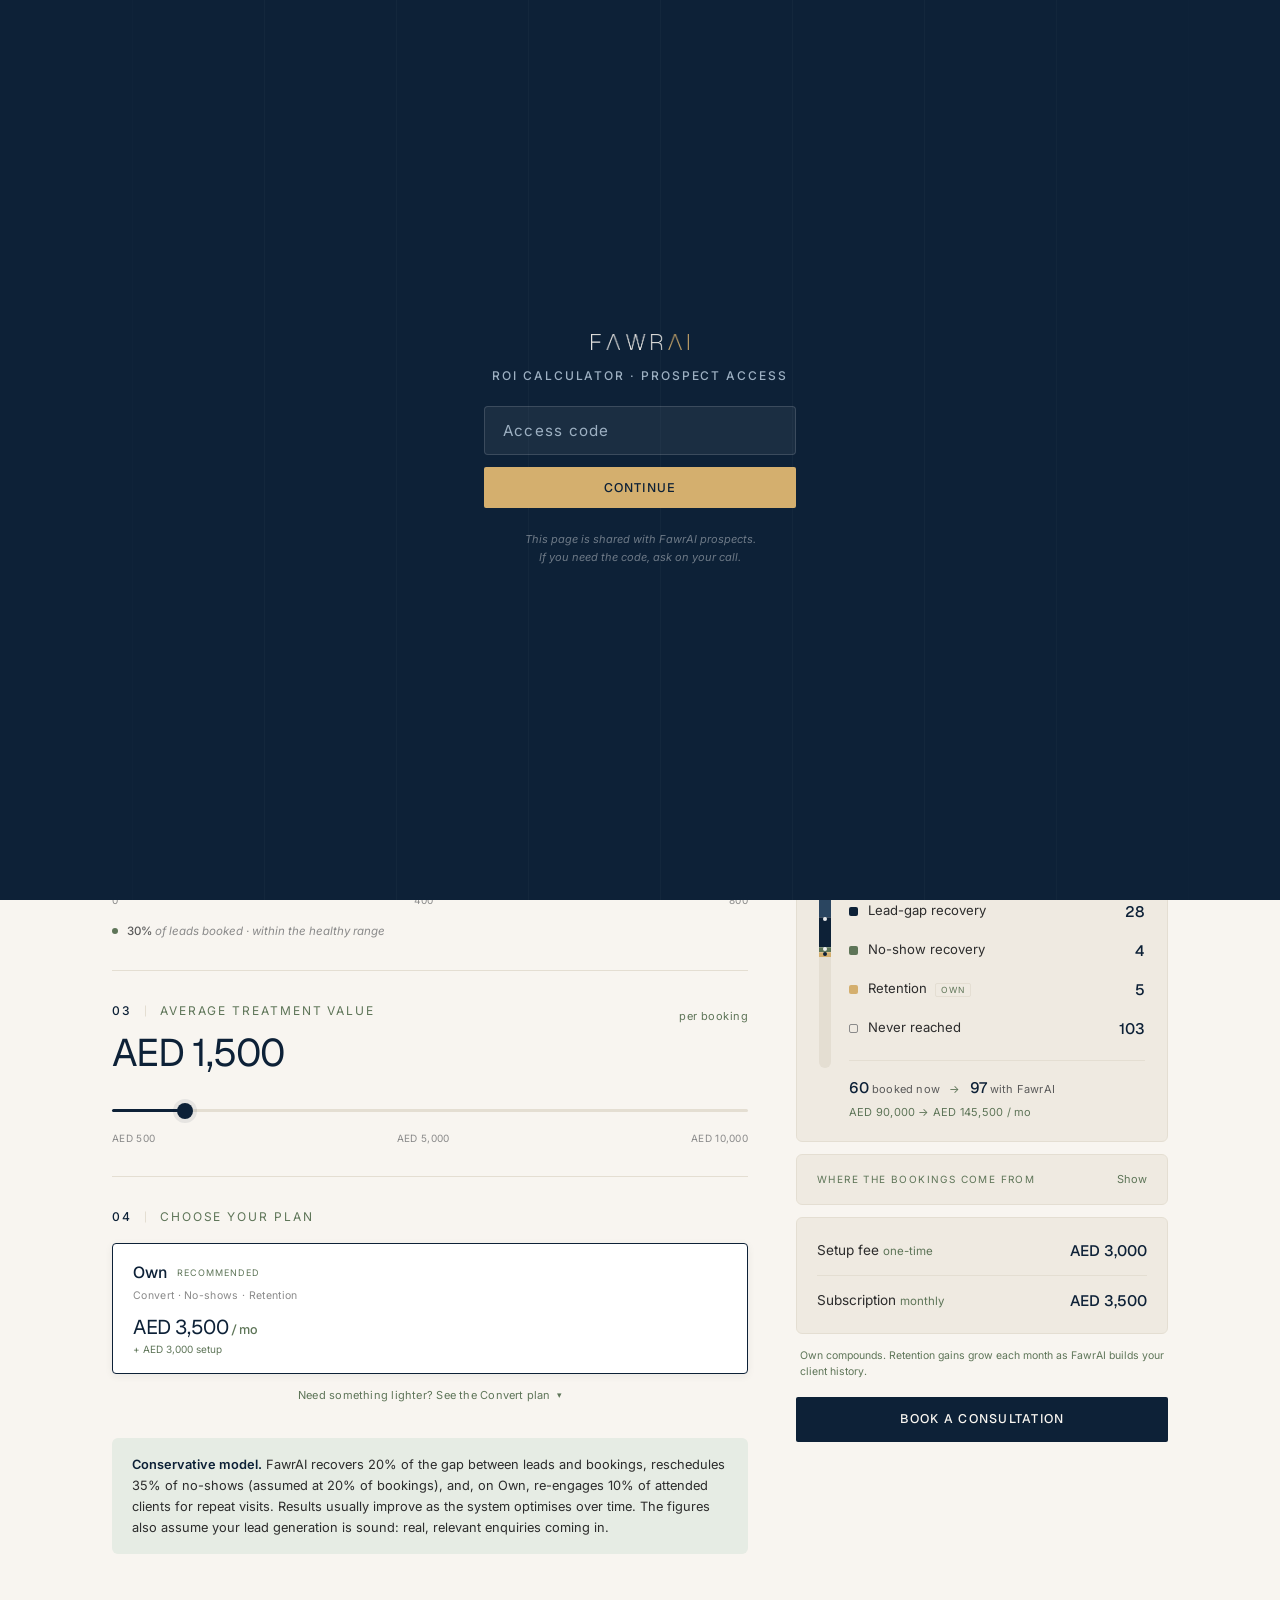
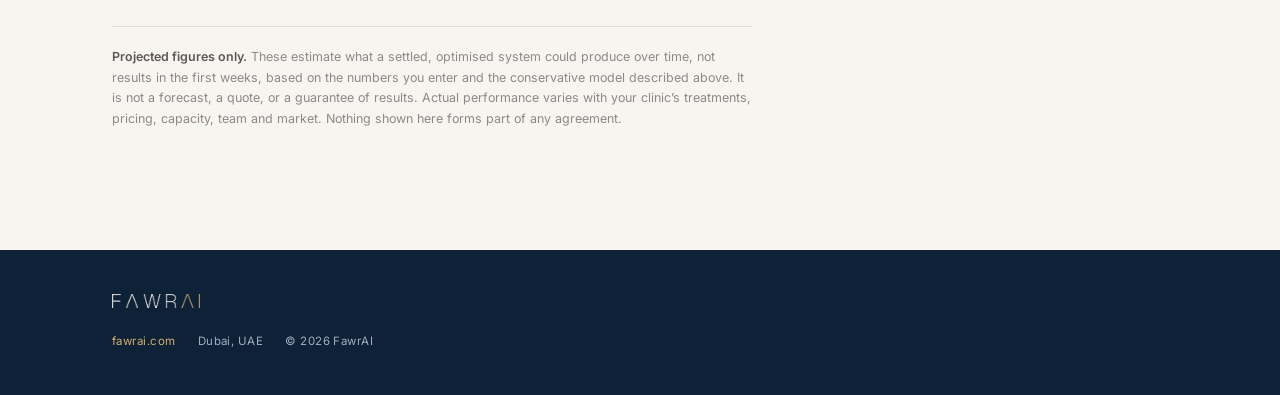
==== commit 02cdda5c: "Add files via upload" ====
--- a/index.html
+++ b/index.html
@@ -50,7 +50,7 @@
     <div class="roi-hero__inner reveal">
       <p class="eyebrow eyebrow--onnavy">ROI calculator</p>
       <h1 id="roi-title">Honest math,<br><span>on your clinic&rsquo;s numbers.</span></h1>
-      <p class="roi-hero__lead">Move the three sliders. Watch the month re-sort in real time: what books on its own, what FawrAI carries to a booking, and what never gets reached.</p>
+      <p class="roi-hero__lead">Move the three sliders. Watch the month re-sort in real time: what you already book, what FawrAI adds on top, and what never gets reached.</p>
     </div>
   </section>
 
@@ -143,7 +143,7 @@
         </div>
 
         <figure class="flow reveal" aria-labelledby="flow-cap">
-          <div class="flow__track" role="img" aria-label="A stacked bar showing this month's leads split into what books on its own, what FawrAI recovers, and what is never reached.">
+          <div class="flow__track" role="img" aria-label="A stacked bar showing this month's leads split into what you already book, what FawrAI adds on top, and what is never reached.">
             <div class="flow__seg flow__seg--booked" id="flowBooked"></div>
             <div class="flow__seg flow__seg--gap flow__seg--worked" id="flowGap"></div>
             <div class="flow__seg flow__seg--noshow flow__seg--worked" id="flowNoshow"></div>
@@ -151,7 +151,7 @@
             <div class="flow__seg flow__seg--lost" id="flowLost"></div>
           </div>
           <ul class="flow__legend">
-            <li><i class="sw sw--booked"></i><span>Books without FawrAI</span><b id="legBooked" class="roi-big-num">0</b></li>
+            <li><i class="sw sw--booked"></i><span>Current bookings, without FawrAI</span><b id="legBooked" class="roi-big-num">0</b></li>
             <li><i class="sw sw--gap"></i><span>Lead-gap recovery</span><b id="legGap" class="roi-big-num">0</b></li>
             <li><i class="sw sw--noshow"></i><span>No-show recovery</span><b id="legNoshow" class="roi-big-num">0</b></li>
             <li id="legRetenRow"><i class="sw sw--reten"></i><span>Retention <em>Own</em></span><b id="legReten" class="roi-big-num">0</b></li>
--- a/styles.css
+++ b/styles.css
@@ -153,22 +153,34 @@
   transform: scaleX(0); transform-origin: right;
   transition: transform 300ms var(--ease);
 }
-.btn:hover::after { transform: scaleX(1); transform-origin: left; }
 .btn:active { transform: translateY(1px); }
 .btn:focus-visible { outline: 2px solid var(--gold); outline-offset: 3px; }
 .btn__arrow { display: inline-block; transition: transform var(--dur) var(--ease); }
-.btn:hover .btn__arrow { transform: translateX(4px); }
 
 .btn--primary { --bg: var(--navy); --fg: var(--on-navy); --wipe: var(--gold); }
-.btn--primary:hover { color: var(--navy); }
 .btn--gold { --bg: var(--gold); --fg: var(--navy); --wipe: var(--navy); }
-.btn--gold:hover { color: var(--gold); }
 .btn--onnavy-ghost { --bg: transparent; --fg: var(--on-navy); --bd: rgba(255,255,255,0.3); --wipe: rgba(255,255,255,0.10); }
-.btn--onnavy-ghost:hover { --bd: rgba(255,255,255,0.7); color: var(--on-navy); }
+
+/* The fill-wipe and arrow nudge are a pointer affordance only. On touch they
+   get triggered half-way by taps and swipes and look broken, so gate them
+   behind a real hover-capable pointer. Touch just gets the solid button + a
+   quick :active press. */
+@media (hover: hover) {
+  .btn:hover::after { transform: scaleX(1); transform-origin: left; }
+  .btn:hover .btn__arrow { transform: translateX(4px); }
+  .btn--primary:hover { color: var(--navy); }
+  .btn--gold:hover { color: var(--gold); }
+  .btn--onnavy-ghost:hover { --bd: rgba(255,255,255,0.7); color: var(--on-navy); }
+}
+@media (hover: none) {
+  .btn::after { display: none; }
+  .btn--primary:active { background: var(--gold); color: var(--navy); }
+  .btn--gold:active { background: var(--navy); color: var(--gold); }
+  .btn--onnavy-ghost:active { --bd: rgba(255,255,255,0.7); background: rgba(255,255,255,0.08); }
+}
 
 @media (prefers-reduced-motion: reduce) {
   .btn::after { transition: none; }
-  .btn:hover .btn__arrow { transform: none; }
 }
 
 /* ============================================================
@@ -429,6 +441,15 @@
   font-family: var(--f-mono); font-size: 10px; letter-spacing: 0.14em; text-transform: uppercase;
   color: var(--sage-onlight); margin-bottom: 7px;
 }
+/* ---------- headband: alternating sections carry their headline on navy ---------- */
+.headband {
+  background: var(--navy);
+  border-radius: 4px;
+  padding: clamp(24px, 3.5vw, 38px) clamp(22px, 4vw, 40px);
+  margin-bottom: clamp(34px, 5vw, 52px);
+}
+.headband .label { margin-bottom: 0; }
+.headband h2 { margin-top: 14px; max-width: 24ch; }
 
 /* --- is / is not --- */
 .isnot {
@@ -484,58 +505,53 @@
 .msg--out time { color: var(--on-navy-dim); }
 .js .thread .msg { opacity: 0; transform: translateY(6px); }
 .js .thread .msg.show { opacity: 1; transform: none; transition: opacity 260ms var(--ease), transform 260ms var(--ease); }
-.thread.typing::after {
+/* The typing row is always in the layout (just transparent) so the thread
+   never changes height as messages play in — otherwise the spine labels,
+   positioned by percentage of the page, jitter while the chat animates. */
+.thread::after {
   content: "typing…"; align-self: flex-end;
-  font-family: var(--f-mono); font-size: 10px; color: var(--ink-3);
-  padding: 2px 4px;
-}
+  font-family: var(--f-mono); font-size: 10px; color: transparent;
+  padding: 2px 4px; transition: color 160ms var(--ease);
+}
+.thread.typing::after { color: var(--ink-3); }
 .thread__cap {            /* section closing line — matches .prose--pull / .panel__line */
   font-family: var(--f-display); font-weight: 400;
   font-size: 1.1rem; line-height: 1.45; letter-spacing: -0.01em;
   color: var(--navy); max-width: 34ch; margin: 40px 0 0;
 }
 
-/* --- economics panel (navy inset) --- */
-.panel {
-  background: var(--navy); color: var(--on-navy);
-  border-radius: 4px;
-  padding: clamp(36px, 5vw, 68px);
-}
+/* --- economics figures --- */
 .h2--onnavy { color: var(--on-navy); }
 .figures {
-  list-style: none; margin: 40px 0 0; padding: 0;
+  list-style: none; margin: 44px 0 0; padding: 0;
   display: grid; grid-template-columns: repeat(2, 1fr); gap: 1px;
-  background: var(--line-dark); border: 1px solid var(--line-dark);
-}
-.figures li { background: var(--navy); padding: 24px 22px; }
-/* minimal stagger: each figure fades in as the panel scrolls into view */
-.js .figures li { opacity: 0; }
-.js .panel.in .figures li { opacity: 1; transition: opacity 520ms var(--ease); }
-.js .panel.in .figures li:nth-child(1) { transition-delay: 60ms; }
-.js .panel.in .figures li:nth-child(2) { transition-delay: 160ms; }
-.js .panel.in .figures li:nth-child(3) { transition-delay: 260ms; }
-.js .panel.in .figures li:nth-child(4) { transition-delay: 360ms; }
+  background: var(--line); border: 1px solid var(--line);
+}
+.figures li { background: var(--paper); padding: 24px 22px; }
+/* minimal stagger: the grid itself stays put, each figure fades in one by one */
+.js .figures.reveal { opacity: 1; transform: none; }
+.js .figures.reveal li { opacity: 0; }
+.js .figures.reveal.in li { opacity: 1; transition: opacity 520ms var(--ease); }
+.js .figures.reveal.in li:nth-child(1) { transition-delay: 60ms; }
+.js .figures.reveal.in li:nth-child(2) { transition-delay: 160ms; }
+.js .figures.reveal.in li:nth-child(3) { transition-delay: 260ms; }
+.js .figures.reveal.in li:nth-child(4) { transition-delay: 360ms; }
 .figures b {
   display: block; font-family: var(--f-display); font-weight: 400;
-  font-size: 1.3rem; letter-spacing: -0.015em; color: var(--on-navy);
+  font-size: 1.3rem; letter-spacing: -0.015em; color: var(--navy);
 }
 .figures span {
   display: block; margin-top: 8px;
-  font-size: 0.85rem; color: var(--on-navy-dim); line-height: 1.5;
-}
-.panel__line {            /* section closing line — same as .prose--pull, on navy */
-  margin: 40px 0 0; max-width: 34ch;
-  font-family: var(--f-display); font-weight: 400; font-size: 1.1rem;
-  line-height: 1.45; letter-spacing: -0.01em; color: var(--on-navy);
+  font-size: 0.85rem; color: var(--ink-2); line-height: 1.5;
 }
 .panel__link {
   display: inline-block; margin-top: 26px;
   font-family: var(--f-mono); font-size: 12px; letter-spacing: 0.06em;
-  color: var(--gold); text-decoration: none;
-  border-bottom: 1px solid rgba(212,175,110,0.4); padding-bottom: 3px;
-  transition: border-color var(--dur) var(--ease);
-}
-.panel__link:hover { border-color: var(--gold); }
+  color: var(--navy); text-decoration: none;
+  border-bottom: 1px solid var(--gold); padding-bottom: 3px;
+  transition: border-color var(--dur) var(--ease), color var(--dur) var(--ease);
+}
+.panel__link:hover { color: var(--sage-onlight); border-color: var(--sage-onlight); }
 
 /* --- checks --- */
 .checks { list-style: none; margin: 40px 0 28px; padding: 0; max-width: var(--measure); }
@@ -558,9 +574,8 @@
 .cta {
   display: grid; grid-template-columns: 1fr 1fr; gap: 56px;
   align-items: start;
-  border-top: 1px solid var(--line); padding-top: clamp(48px, 7vw, 72px);
-}
-.cta__copy h2 { margin: 18px 0 18px; }
+}
+.cta__copy p:first-child { margin-top: 0; }
 .cta__copy p { max-width: 38ch; color: var(--charcoal); }
 .cta__alt { font-family: var(--f-mono); font-size: 12px; color: var(--ink-2); margin-top: 22px; }
 .cta__alt a { color: var(--sage-onlight); }
@@ -632,16 +647,20 @@
   .nav__burger { display: block; }
 
   :root { --gutter: 0px; --pad: 22px; }
-  .stage { padding-left: 38px; padding-right: 22px; }
-  /* Mobile keeps the desktop spine: the line that fills, the marker that
-     travels, and the stop labels — the labels just turn to run vertically
-     alongside the line so they cost almost no horizontal space. */
-  .spine { left: 6px; width: 3px; }
+  /* Mobile keeps the desktop spine, pushed hard to the left edge so the
+     content column gets nearly the full width. The line fills, the marker
+     travels, and the stop labels run vertically right beside it. */
+  .stage { padding-left: 42px; padding-right: 20px; }
+  .spine { left: 3px; width: 3px; }
   .spine__line, .spine__fill { width: 3px; }
+  /* phone: let the fill and marker track scroll 1:1 — the JS repaints every
+     frame, so the 120ms transition only lags behind momentum scrolling and
+     makes the line look like it is dragging. */
+  .spine__fill, .spine__dot { transition: none; }
   .spine__stops li {
     writing-mode: vertical-rl; text-orientation: sideways;
     transform: rotate(180deg);           /* read by tilting the head left */
-    left: 12px;
+    left: 9px;
     font-size: 9px; letter-spacing: 0.03em; line-height: 1;
     white-space: nowrap;
   }
@@ -680,6 +699,7 @@
   .js .reveal { opacity: 1; transform: none; }
   .js .thread .msg { opacity: 1; transform: none; }
   .js .figures li { opacity: 1; }
+  .js .panel .contrast__pair { opacity: 1; }
   .gap__bar i { transform: scaleX(1); }
   .hero__log-text.type::after { display: none; }
 }
--- a/roi.css
+++ b/roi.css
@@ -33,10 +33,10 @@
 }
 .gate__inner {
   position: relative; width: 100%; max-width: 360px;
-  padding: 0 24px; text-align: left;
-}
-.gate__logo { height: 16px; width: auto; margin: 0 0 40px; opacity: 0.92; }
-.gate .wm { padding-left: 0; }        /* flush-left with the lines below */
+  padding: 0 24px; text-align: center;
+}
+.gate__logo { height: 16px; width: auto; margin: 0 auto 16px; opacity: 0.92; }
+.gate .wm { display: inline-block; padding-left: 0; margin-bottom: 16px; }  /* sits right above the label, centred */
 .gate .eyebrow { margin-bottom: 20px; }
 /* headline removed from view — kept in the DOM for screen readers / the dialog label */
 .gate h1 {
@@ -66,9 +66,9 @@
   color: #E0A08A;
 }
 .gate__note {
-  margin: 24px 0 0;
-  font-family: var(--f-mono); font-size: 10.5px; letter-spacing: 0.02em;
-  color: rgba(255,255,255,0.32);
+  margin: 22px 0 0;
+  font-family: var(--f-body); font-style: italic; font-size: 11px; letter-spacing: 0;
+  color: rgba(255,255,255,0.4);
 }
 
 /* ============================================================
@@ -170,15 +170,15 @@
 
 /* ---- healthy-range status line ---- */
 .healthy {
-  margin: 16px 0 0; padding-left: 18px; position: relative;
-  font-size: 0.85rem; line-height: 1.5; color: var(--ink-2);
+  margin: 14px 0 0; padding-left: 15px; position: relative;
+  font-size: 0.72rem; font-style: italic; line-height: 1.5; color: var(--ink-3);
 }
 .healthy::before {
   content: ""; position: absolute; left: 0; top: 0.5em;
-  width: 7px; height: 7px; border-radius: 50%; background: var(--sage);
+  width: 6px; height: 6px; border-radius: 50%; background: var(--sage);
   transition: background var(--dur) var(--ease);
 }
-.healthy #healthyRate { font-family: var(--f-mono); font-weight: 500; color: var(--navy); }
+.healthy #healthyRate { font-family: var(--f-mono); font-style: normal; font-weight: 500; color: var(--ink-2); }
 .healthy.low::before { background: var(--status-danger, #B5554A); }
 .healthy.low { color: #8f4a41; }
 .healthy.healthy::before { background: var(--sage-onlight); }
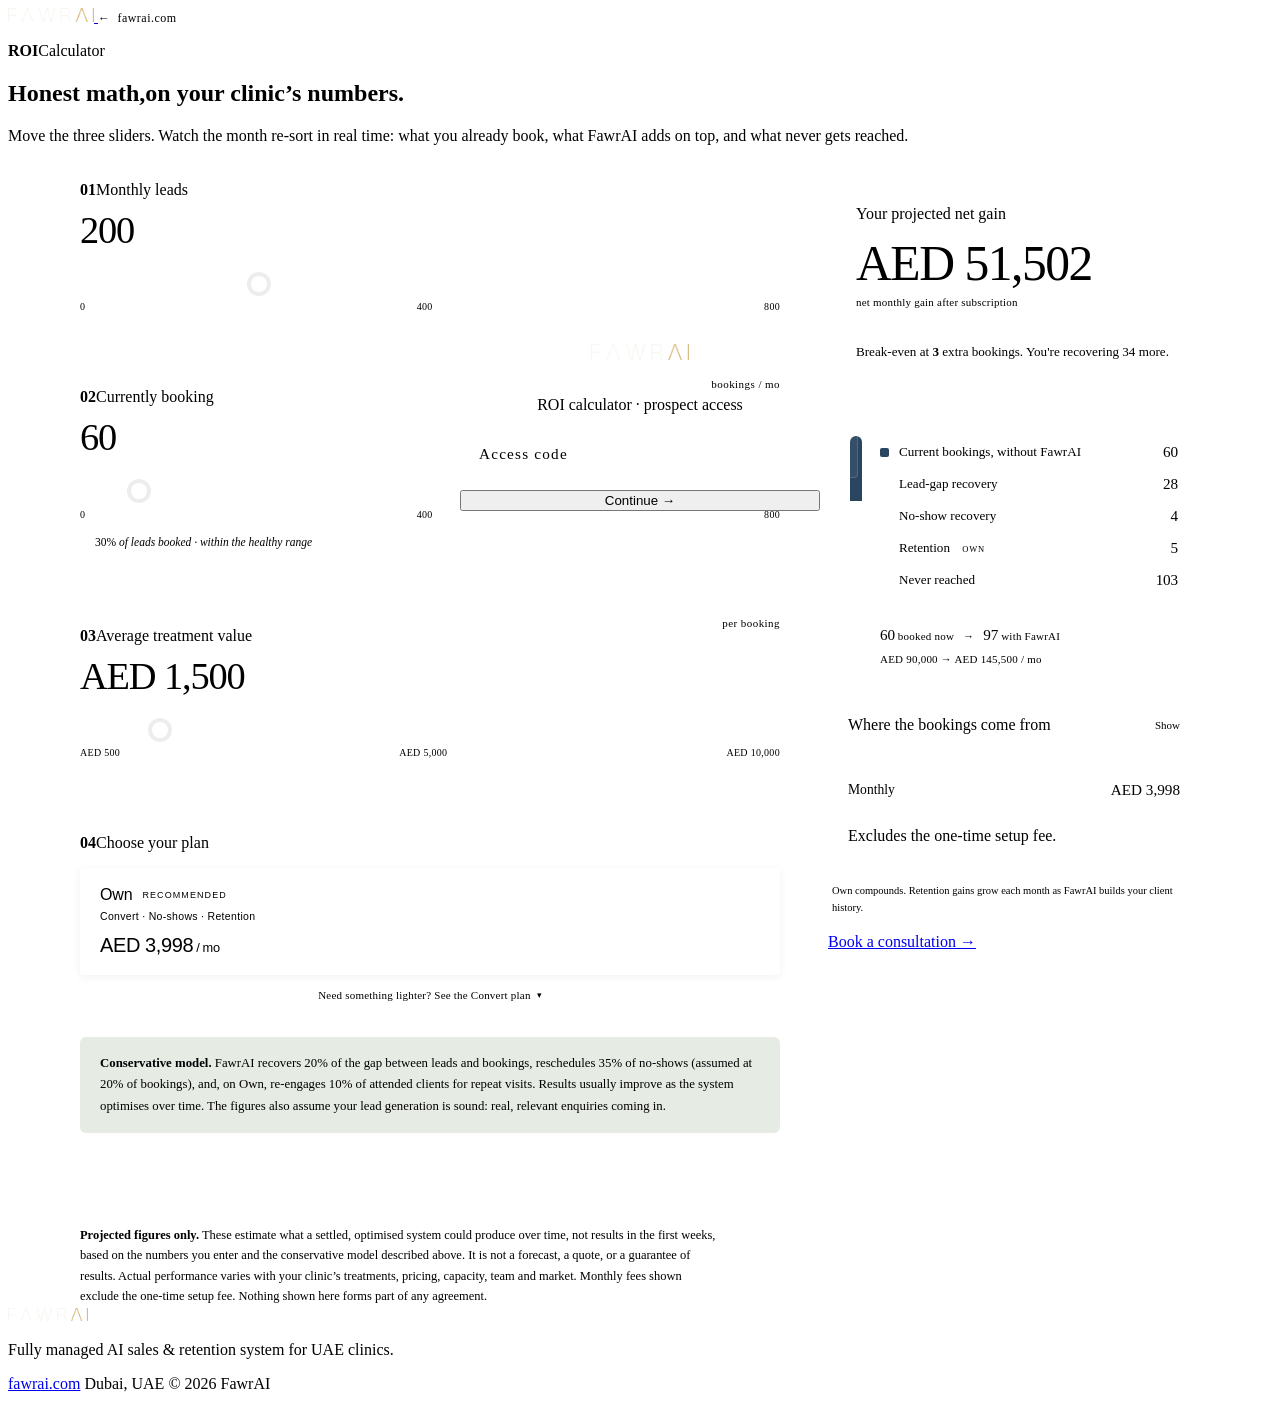
==== commit ef84d958: "Add files via upload" ====
--- a/index.html
+++ b/index.html
@@ -2,10 +2,11 @@
 <html lang="en">
 <head>
 <meta charset="utf-8">
-<meta name="viewport" content="width=device-width, initial-scale=1">
+<meta name="viewport" content="width=device-width, initial-scale=1, viewport-fit=cover">
 <title>FawrAI &middot; ROI calculator</title>
 <meta name="robots" content="noindex">
 <meta name="description" content="Model what FawrAI recovers from your clinic's own numbers: lead volume, current bookings and average treatment value.">
+<meta name="theme-color" content="#0D2137">
 
 <link rel="icon" type="image/png" href="favicon-32.png">
 <link rel="icon" type="image/png" sizes="512x512" href="favicon.png">
@@ -13,23 +14,22 @@
 
 <link rel="preconnect" href="https://fonts.googleapis.com">
 <link rel="preconnect" href="https://fonts.gstatic.com" crossorigin>
-<link rel="stylesheet" href="https://fonts.googleapis.com/css2?family=Geist:wght@300;400;500;600&family=Inter:ital,wght@0,400;0,500;1,400&display=swap">
-<link rel="stylesheet" href="styles.css">
+<link rel="stylesheet" href="https://fonts.googleapis.com/css2?family=Geist:wght@200..500&family=Geist+Mono:wght@400;500&family=Inter:wght@400;500&display=swap">
 <link rel="stylesheet" href="roi.css">
 </head>
-<body class="roi">
+<body>
 
 <!-- ACCESS GATE -->
 <div id="roi-gate" class="gate" role="dialog" aria-modal="true" aria-labelledby="gate-title">
-  <div class="gate__field" aria-hidden="true"></div>
+  <div class="gate__bg" aria-hidden="true"></div>
   <div class="gate__inner">
     <img src="logo-light-cropped.png" alt="FawrAI" width="92" height="16" class="gate__logo">
-    <p class="eyebrow eyebrow--onnavy">ROI calculator &middot; prospect access</p>
-    <h1 id="gate-title">Enter your access code</h1>
+    <p class="gate__label">ROI calculator &middot; prospect access</p>
+    <h1 id="gate-title" class="gate__title"><span>Your clinic&rsquo;s numbers.</span><span class="soft">Shared with you.</span></h1>
     <div class="gate__form">
       <input id="gate-pw" type="password" placeholder="Access code" autocomplete="off" aria-label="Access code">
       <div id="gate-error" class="gate__error" role="alert">That code isn&rsquo;t right. Try again.</div>
-      <button id="gate-submit" type="button" class="btn btn--gold">Continue</button>
+      <button id="gate-submit" type="button" class="btn btn--primary">Continue <span class="btn__arrow" aria-hidden="true">&rarr;</span></button>
     </div>
     <p class="gate__note">This page is shared with FawrAI prospects.<br>If you need the code, ask on your call.</p>
   </div>
@@ -38,7 +38,7 @@
 <header class="nav" id="nav">
   <div class="nav__inner">
     <a class="nav__logo" href="https://fawrai.com/" aria-label="FawrAI home">
-      <img src="logo-dark.png" alt="FawrAI" width="96" height="16">
+      <img src="logo-light-cropped.png" alt="FawrAI" width="86" height="14">
     </a>
     <a href="https://fawrai.com/" class="nav__back">&larr;&nbsp;&nbsp;fawrai.com</a>
   </div>
@@ -46,161 +46,161 @@
 
 <main id="main">
 
-  <section class="roi-hero" aria-labelledby="roi-title">
-    <div class="roi-hero__inner reveal">
-      <p class="eyebrow eyebrow--onnavy">ROI calculator</p>
-      <h1 id="roi-title">Honest math,<br><span>on your clinic&rsquo;s numbers.</span></h1>
-      <p class="roi-hero__lead">Move the three sliders. Watch the month re-sort in real time: what you already book, what FawrAI adds on top, and what never gets reached.</p>
+  <section class="top" aria-labelledby="roi-title">
+    <div class="wrap top__in">
+      <p class="label reveal"><b>ROI</b>Calculator</p>
+      <h1 id="roi-title" class="top__title reveal"><span>Honest math,</span><span class="soft">on your clinic&rsquo;s numbers.</span></h1>
+      <p class="top__lead reveal">Move the three sliders. Watch the month re-sort in real time: what you already book, what FawrAI adds on top, and what never gets reached.</p>
     </div>
   </section>
 
   <section class="calc" aria-label="ROI calculator">
-    <div class="calc__grid">
-
-      <!-- INPUTS -->
-      <div class="calc__inputs">
-
-        <div class="field reveal">
-          <div class="field__head">
-            <div>
-              <p class="label"><span>01</span>Monthly leads</p>
-              <div id="leadsValue" class="field__num">200</div>
-            </div>
-            <span id="tierBadge" class="tag">Tier 1</span>
-          </div>
-          <input id="leadsSlider" type="range" min="0" max="800" step="10" value="200" aria-label="Monthly leads">
-          <div class="ticks"><span>0</span><span>400</span><span>800</span></div>
-        </div>
-
-        <div class="field reveal">
-          <div class="field__head">
-            <div>
-              <p class="label"><span>02</span>Currently booking</p>
-              <div id="bookedValue" class="field__num">60</div>
-            </div>
-            <span class="field__unit">bookings / mo</span>
-          </div>
-          <input id="bookedSlider" type="range" min="0" max="800" step="5" value="60" aria-label="Current bookings per month">
-          <div class="ticks"><span>0</span><span>400</span><span>800</span></div>
-          <p id="healthyBadge" class="healthy">
-            <span id="healthyRate">30%</span> of leads booked &middot; <span id="healthyLabel">within the healthy range</span>
+    <div class="wrap">
+      <div class="calc__grid">
+
+        <!-- INPUTS -->
+        <div class="calc__inputs reveal">
+
+          <div class="field">
+            <div class="field__head">
+              <div>
+                <p class="label"><b>01</b>Monthly leads</p>
+                <div id="leadsValue" class="field__num">200</div>
+              </div>
+            </div>
+            <input id="leadsSlider" type="range" min="0" max="800" step="10" value="200" aria-label="Monthly leads">
+            <div class="ticks"><span>0</span><span>400</span><span>800</span></div>
+          </div>
+
+          <div class="field">
+            <div class="field__head">
+              <div>
+                <p class="label"><b>02</b>Currently booking</p>
+                <div id="bookedValue" class="field__num">60</div>
+              </div>
+              <span class="field__unit">bookings / mo</span>
+            </div>
+            <input id="bookedSlider" type="range" min="0" max="800" step="5" value="60" aria-label="Current bookings per month">
+            <div class="ticks"><span>0</span><span>400</span><span>800</span></div>
+            <p id="healthyBadge" class="healthy">
+              <span id="healthyRate">30%</span> of leads booked &middot; <span id="healthyLabel">within the healthy range</span>
+            </p>
+          </div>
+
+          <div class="field">
+            <div class="field__head">
+              <div>
+                <p class="label"><b>03</b>Average treatment value</p>
+                <div class="field__num">AED&nbsp;<span id="priceValue">1,500</span></div>
+              </div>
+              <span class="field__unit">per booking</span>
+            </div>
+            <input id="priceSlider" type="range" min="500" max="10000" step="100" value="1500" aria-label="Average treatment value in AED">
+            <div class="ticks"><span>AED 500</span><span>AED 5,000</span><span>AED 10,000</span></div>
+          </div>
+
+          <div class="field field--plan">
+            <p class="label"><b>04</b>Choose your plan</p>
+            <button id="tierOwn" class="plan active" data-tier="own" type="button">
+              <span class="plan__row">
+                <span class="plan__name">Own</span>
+                <span class="plan__rec">Recommended</span>
+              </span>
+              <span class="plan__desc">Convert &middot; No-shows &middot; Retention</span>
+              <span class="plan__price">AED&nbsp;<span id="tierOwnPrice" class="roi-big-num">3,998</span><i> / mo</i></span>
+            </button>
+
+            <button id="convertToggle" class="plan__toggle" type="button">
+              <span>Need something lighter? See the Convert plan</span>
+              <span id="convertToggleIcon" class="plan__toggle-icon">&#9662;</span>
+            </button>
+            <div id="convertPanel" class="plan__panel">
+              <button id="tierConvert" class="plan" data-tier="convert" type="button">
+                <span class="plan__row"><span class="plan__name">Convert</span></span>
+                <span class="plan__desc">Lead gap &middot; No-shows</span>
+                <span class="plan__price">AED&nbsp;<span id="tierConvertPrice" class="roi-big-num">3,598</span><i> / mo</i></span>
+              </button>
+            </div>
+          </div>
+
+          <p class="calc__model">
+            <strong>Conservative model.</strong> FawrAI recovers 20% of the gap between leads and bookings, reschedules 35% of no-shows (assumed at 20% of bookings), and, on Own, re-engages 10% of attended clients for repeat visits. Results usually improve as the system optimises over time. The figures also assume your lead generation is sound: real, relevant enquiries coming in.
           </p>
         </div>
 
-        <div class="field reveal">
-          <div class="field__head">
-            <div>
-              <p class="label"><span>03</span>Average treatment value</p>
-              <div class="field__num">AED&nbsp;<span id="priceValue">1,500</span></div>
-            </div>
-            <span class="field__unit">per booking</span>
-          </div>
-          <input id="priceSlider" type="range" min="500" max="10000" step="100" value="1500" aria-label="Average treatment value in AED">
-          <div class="ticks"><span>AED 500</span><span>AED 5,000</span><span>AED 10,000</span></div>
-        </div>
-
-        <div class="field field--plan reveal">
-          <p class="label"><span>04</span>Choose your plan</p>
-          <button id="tierOwn" class="plan active" data-tier="own" type="button">
-            <span class="plan__row">
-              <span class="plan__name">Own</span>
-              <span class="plan__rec">Recommended</span>
-            </span>
-            <span class="plan__desc">Convert &middot; No-shows &middot; Retention</span>
-            <span class="plan__price">AED&nbsp;<span id="tierOwnPrice" class="roi-big-num">7,000</span><i> / mo</i></span>
-            <span class="plan__setup">+ AED <span id="tierOwnSetup" class="roi-big-num">4,500</span> setup</span>
-          </button>
-
-          <button id="convertToggle" class="plan__toggle" type="button">
-            <span>Need something lighter? See the Convert plan</span>
-            <span id="convertToggleIcon" class="plan__toggle-icon">&#9662;</span>
-          </button>
-          <div id="convertPanel" class="plan__panel">
-            <button id="tierConvert" class="plan" data-tier="convert" type="button">
-              <span class="plan__row"><span class="plan__name">Convert</span></span>
-              <span class="plan__desc">Lead gap &middot; No-shows</span>
-              <span class="plan__price">AED&nbsp;<span id="tierConvertPrice" class="roi-big-num">5,000</span><i> / mo</i></span>
-              <span class="plan__setup">+ AED <span id="tierConvertSetup" class="roi-big-num">3,500</span> setup</span>
+        <!-- RESULTS -->
+        <aside class="calc__results" aria-label="Projected result">
+          <div class="result-panel reveal">
+            <p class="result-panel__k">Your projected net gain</p>
+            <div class="result-panel__num">AED&nbsp;<span id="netGain" class="roi-big-num">0</span></div>
+            <p class="result-panel__sub">net monthly gain after subscription</p>
+            <div class="result-panel__foot">
+              <p>Break-even at <strong id="breakeven">0</strong> extra bookings<span id="surplusNote">.</span></p>
+              <p class="result-panel__roi"><span id="roiMultiple">0&times;</span> monthly return on the subscription.</p>
+            </div>
+          </div>
+
+          <figure class="flow reveal" aria-labelledby="flow-cap">
+            <div class="flow__track" role="img" aria-label="A stacked bar showing this month's leads split into what you already book, what FawrAI adds on top, and what is never reached.">
+              <div class="flow__seg flow__seg--booked" id="flowBooked"></div>
+              <div class="flow__seg flow__seg--gap flow__seg--worked" id="flowGap"></div>
+              <div class="flow__seg flow__seg--noshow flow__seg--worked" id="flowNoshow"></div>
+              <div class="flow__seg flow__seg--reten flow__seg--worked" id="flowReten"></div>
+              <div class="flow__seg flow__seg--lost" id="flowLost"></div>
+            </div>
+            <ul class="flow__legend">
+              <li><i class="sw sw--booked"></i><span>Current bookings, without FawrAI</span><b id="legBooked" class="roi-big-num">0</b></li>
+              <li><i class="sw sw--gap"></i><span>Lead-gap recovery</span><b id="legGap" class="roi-big-num">0</b></li>
+              <li><i class="sw sw--noshow"></i><span>No-show recovery</span><b id="legNoshow" class="roi-big-num">0</b></li>
+              <li id="legRetenRow"><i class="sw sw--reten"></i><span>Retention <em>Own</em></span><b id="legReten" class="roi-big-num">0</b></li>
+              <li><i class="sw sw--lost"></i><span>Never reached</span><b id="legLost" class="roi-big-num">0</b></li>
+            </ul>
+            <figcaption id="flow-cap" class="delta">
+              <b id="beforeBookings" class="roi-big-num">0</b> booked now
+              <span class="delta__arw" aria-hidden="true">&rarr;</span>
+              <b id="afterBookings" class="roi-big-num">0</b> with FawrAI
+              <span class="delta__rev">AED <span id="beforeRevenue" class="roi-big-num">0</span> &rarr; AED <span id="afterRevenue" class="roi-big-num">0</span> / mo</span>
+            </figcaption>
+          </figure>
+
+          <div class="drawer reveal">
+            <button id="breakdownToggle" class="drawer__toggle" type="button">
+              <span class="drawer__k">Where the bookings come from</span>
+              <span id="breakdownLabel" class="drawer__state">Show</span>
             </button>
-          </div>
-        </div>
-
-        <p class="calc__model">
-          <strong>Conservative model.</strong> FawrAI recovers 20% of the gap between leads and bookings, reschedules 35% of no-shows (assumed at 20% of bookings), and, on Own, re-engages 10% of attended clients for repeat visits. Results usually improve as the system optimises over time. The figures also assume your lead generation is sound: real, relevant enquiries coming in.
-        </p>
+            <div id="breakdownPanel" class="drawer__panel">
+              <div class="drawer__body">
+                <div class="row"><span>Lead gap recovery</span><span class="row__v">+<span id="bdGap" class="roi-big-num">0</span></span></div>
+                <div class="row"><span>No-show recovery</span><span class="row__v">+<span id="bdNoshow" class="roi-big-num">0</span></span></div>
+                <div id="ownRows" class="own-rows" hidden>
+                  <div class="row"><span>Client retention <i class="tag-own">Own</i></span><span class="row__v">+<span id="bdRetention" class="roi-big-num">0</span></span></div>
+                </div>
+              </div>
+            </div>
+          </div>
+
+          <div class="fees reveal">
+            <div class="row"><span>Monthly</span><span class="row__v">AED <span id="feeMonthly" class="roi-big-num">0</span></span></div>
+            <p class="fees__note">Excludes the one-time setup fee.</p>
+          </div>
+
+          <p id="ownNote" class="own-note" hidden>Own compounds. Retention gains grow each month as FawrAI builds your client history.</p>
+
+          <a href="https://fawrai.com/#contact" class="btn btn--dark calc__cta reveal">Book a consultation <span class="btn__arrow" aria-hidden="true">&rarr;</span></a>
+        </aside>
       </div>
 
-      <!-- RESULTS -->
-      <aside class="calc__results" aria-label="Projected result">
-        <div class="result-panel reveal">
-          <p class="eyebrow eyebrow--onnavy">Your projected net gain</p>
-          <div class="result-panel__num">AED&nbsp;<span id="netGain" class="roi-big-num">0</span></div>
-          <p class="result-panel__sub">net monthly gain after subscription</p>
-          <div class="result-panel__foot">
-            <p>Break-even at <strong id="breakeven">0</strong> extra bookings<span id="surplusNote">.</span></p>
-            <p class="result-panel__roi"><span id="roiMultiple">0&times;</span> monthly return on the subscription.</p>
-          </div>
-        </div>
-
-        <figure class="flow reveal" aria-labelledby="flow-cap">
-          <div class="flow__track" role="img" aria-label="A stacked bar showing this month's leads split into what you already book, what FawrAI adds on top, and what is never reached.">
-            <div class="flow__seg flow__seg--booked" id="flowBooked"></div>
-            <div class="flow__seg flow__seg--gap flow__seg--worked" id="flowGap"></div>
-            <div class="flow__seg flow__seg--noshow flow__seg--worked" id="flowNoshow"></div>
-            <div class="flow__seg flow__seg--reten flow__seg--worked" id="flowReten"></div>
-            <div class="flow__seg flow__seg--lost" id="flowLost"></div>
-          </div>
-          <ul class="flow__legend">
-            <li><i class="sw sw--booked"></i><span>Current bookings, without FawrAI</span><b id="legBooked" class="roi-big-num">0</b></li>
-            <li><i class="sw sw--gap"></i><span>Lead-gap recovery</span><b id="legGap" class="roi-big-num">0</b></li>
-            <li><i class="sw sw--noshow"></i><span>No-show recovery</span><b id="legNoshow" class="roi-big-num">0</b></li>
-            <li id="legRetenRow"><i class="sw sw--reten"></i><span>Retention <em>Own</em></span><b id="legReten" class="roi-big-num">0</b></li>
-            <li><i class="sw sw--lost"></i><span>Never reached</span><b id="legLost" class="roi-big-num">0</b></li>
-          </ul>
-          <figcaption id="flow-cap" class="delta">
-            <b id="beforeBookings" class="roi-big-num">0</b> booked now
-            <span class="delta__arw" aria-hidden="true">&rarr;</span>
-            <b id="afterBookings" class="roi-big-num">0</b> with FawrAI
-            <span class="delta__rev">AED <span id="beforeRevenue" class="roi-big-num">0</span> &rarr; AED <span id="afterRevenue" class="roi-big-num">0</span> / mo</span>
-          </figcaption>
-        </figure>
-
-        <div class="drawer reveal">
-          <button id="breakdownToggle" class="drawer__toggle" type="button">
-            <span class="label label--sm">Where the bookings come from</span>
-            <span id="breakdownLabel" class="drawer__state">Show</span>
-          </button>
-          <div id="breakdownPanel" class="drawer__panel">
-            <div class="drawer__body">
-              <div class="row"><span>Lead gap recovery</span><span class="row__v">+<span id="bdGap" class="roi-big-num">0</span></span></div>
-              <div class="row"><span>No-show recovery</span><span class="row__v">+<span id="bdNoshow" class="roi-big-num">0</span></span></div>
-              <div id="ownRows" class="own-rows" hidden>
-                <div class="row"><span>Client retention <i class="tag-own">Own</i></span><span class="row__v">+<span id="bdRetention" class="roi-big-num">0</span></span></div>
-              </div>
-            </div>
-          </div>
-        </div>
-
-        <div class="fees reveal">
-          <div class="row"><span>Setup fee <i>one-time</i></span><span class="row__v">AED <span id="feeSetup" class="roi-big-num">0</span></span></div>
-          <div class="row"><span>Subscription <i>monthly</i></span><span class="row__v">AED <span id="feeMonthly" class="roi-big-num">0</span></span></div>
-        </div>
-
-        <p id="ownNote" class="own-note" hidden>Own compounds. Retention gains grow each month as FawrAI builds your client history.</p>
-
-        <a href="https://fawrai.com/#contact" class="btn btn--primary calc__cta reveal">Book a consultation</a>
-      </aside>
+      <p class="disclaimer reveal">
+        <strong>Projected figures only.</strong> These estimate what a settled, optimised system could produce over time, not results in the first weeks, based on the numbers you enter and the conservative model described above. It is not a forecast, a quote, or a guarantee of results. Actual performance varies with your clinic&rsquo;s treatments, pricing, capacity, team and market. Monthly fees shown exclude the one-time setup fee. Nothing shown here forms part of any agreement.
+      </p>
     </div>
-
-    <p class="disclaimer reveal">
-      <strong>Projected figures only.</strong> These estimate what a settled, optimised system could produce over time, not results in the first weeks, based on the numbers you enter and the conservative model described above. It is not a forecast, a quote, or a guarantee of results. Actual performance varies with your clinic&rsquo;s treatments, pricing, capacity, team and market. Nothing shown here forms part of any agreement.
-    </p>
   </section>
 </main>
 
 <footer class="foot">
-  <div class="foot__inner">
-    <img src="logo-light-cropped.png" alt="FawrAI" width="88" height="15" class="foot__logo">
+  <div class="wrap foot__inner">
+    <img src="logo-light-cropped.png" alt="FawrAI" width="80" height="13" class="foot__logo">
+    <p class="foot__tag">Fully managed AI sales &amp; retention system for UAE clinics.</p>
     <p class="foot__meta">
       <a href="https://fawrai.com/">fawrai.com</a>
       <span>Dubai, UAE</span>
